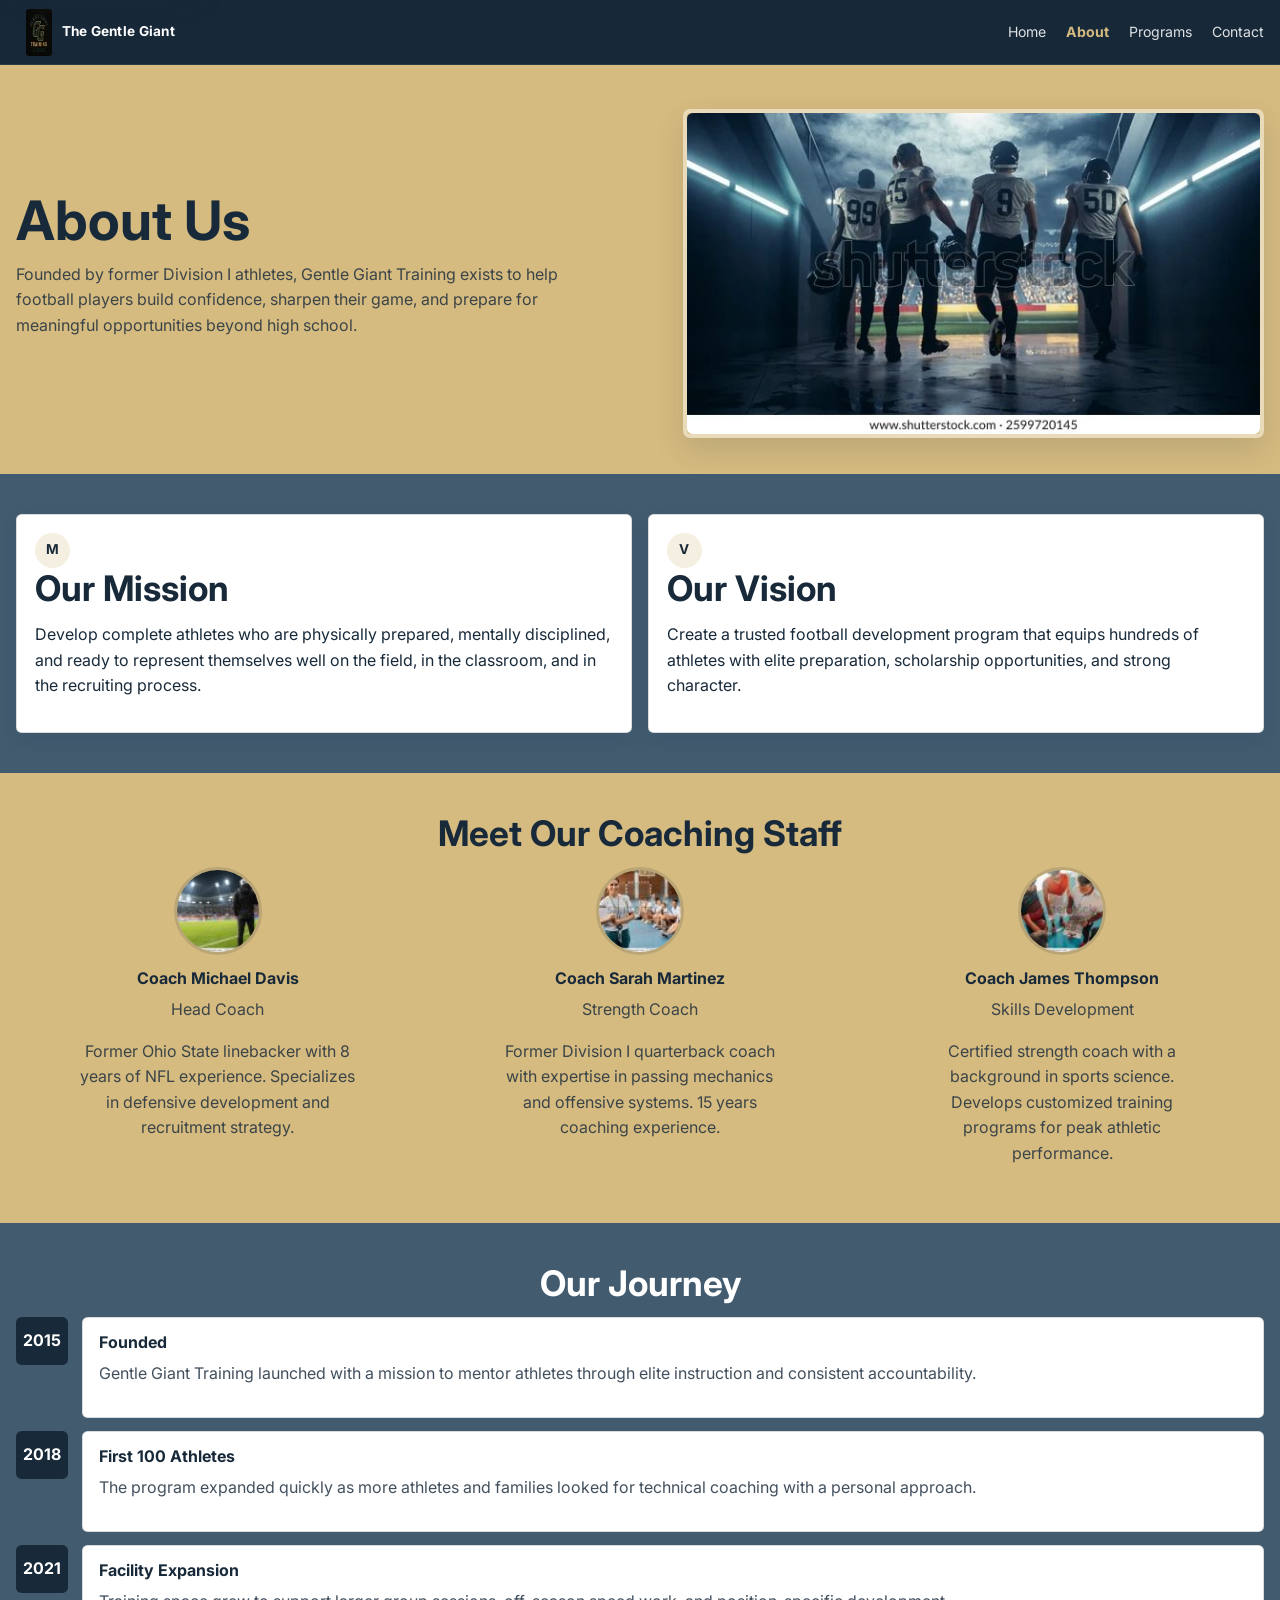
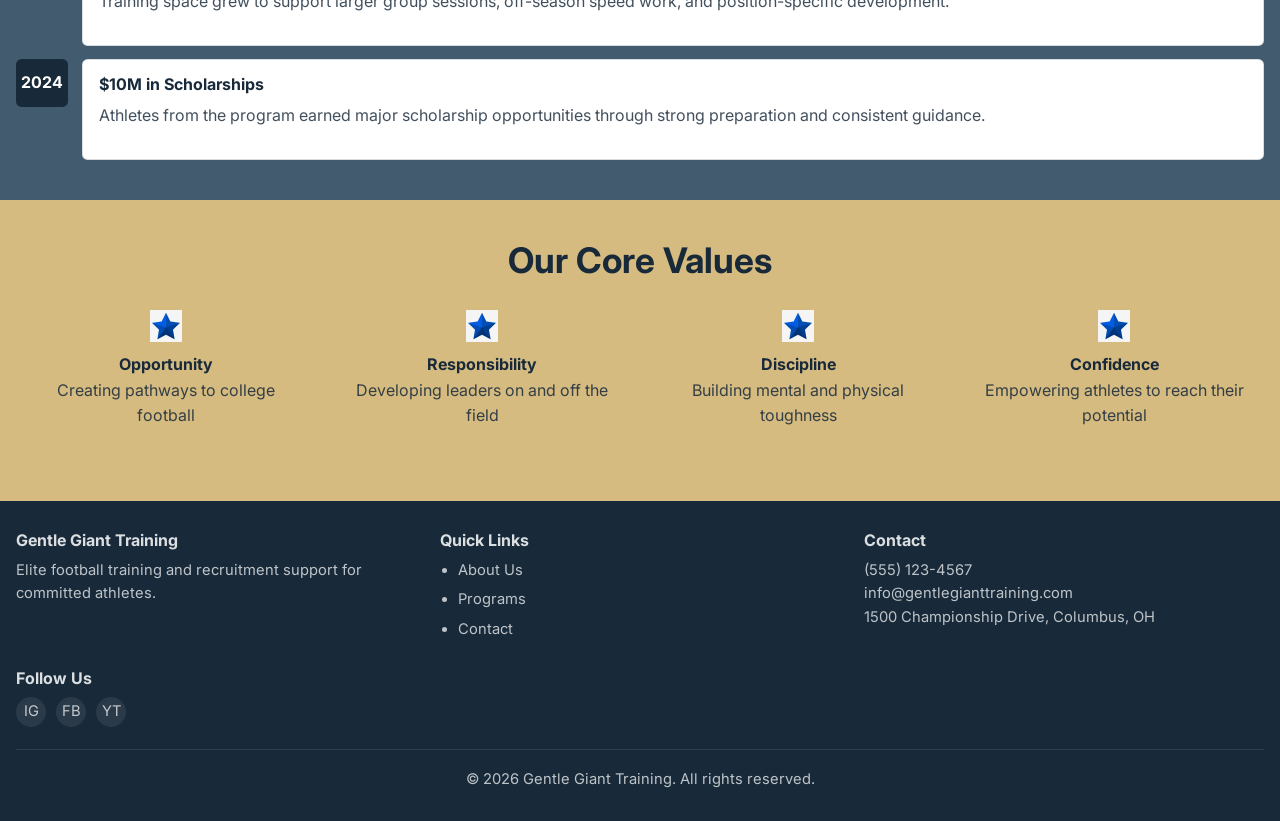
==== about.html @ bf09c84d "creates the draft base of the websites" ====
﻿<!DOCTYPE html>
<html lang="en">
<head>
  <meta charset="UTF-8">
  <meta name="viewport" content="width=device-width, initial-scale=1.0">
  <title>About Us | Gentle Giant Training</title>
  <meta name="description" content="Learn about Gentle Giant Training, our coaching mission, staff, athlete development philosophy, and core values.">
  <link rel="preconnect" href="https://fonts.googleapis.com">
  <link rel="preconnect" href="https://fonts.gstatic.com" crossorigin>
  <link href="https://fonts.googleapis.com/css2?family=Inter:wght@400;500;600;700;800&display=swap" rel="stylesheet">
  <link rel="stylesheet" href="css/main.css">
</head>
<body>
  <!-- This skip link is here so keyboard users do not have to tab through the whole menu. -->
  <a class="skip-link" href="#main-content">Skip to main content</a>

  <!-- This header is the same main navigation used across the website. -->
  <header class="site-header">
    <div class="header-inner">
      <a class="brand" href="index.html" aria-label="Gentle Giant Training home">
        <picture>
          <source srcset="images/gentlegiantlogo-48.jpg 48w, images/gentlegiantlogo-96.jpg 96w" sizes="32px">
          <img src="images/gentlegiantlogo-48.jpg" width="48" height="47" alt="Gentle Giant Training logo">
        </picture>
        <span>The Gentle Giant</span>
      </a>
      <button class="menu-toggle" type="button" aria-expanded="false" aria-controls="site-nav" aria-label="Open site navigation">
        <span class="menu-toggle-line" aria-hidden="true"></span>
      </button>
      <nav id="site-nav" class="site-nav" aria-label="Primary navigation" data-open="false">
        <ul>
          <li><a href="index.html">Home</a></li>
          <li><a aria-current="page" href="about.html">About</a></li>
          <li><a href="programs.html">Programs</a></li>
          <li><a href="contact.html">Contact</a></li>
        </ul>
      </nav>
    </div>
  </header>

  <main id="main-content">
    <!-- This hero uses the same text-and-image layout as the other main pages. -->
    <section class="hero">
      <div class="container hero-grid">
        <div class="reveal">
          <h1>About Us</h1>
          <p class="lead">Founded by former Division I athletes, Gentle Giant Training exists to help football players build confidence, sharpen their game, and prepare for meaningful opportunities beyond high school.</p>
        </div>
        <div class="hero-media reveal">
          <picture>
            <!-- These image sizes help the browser load a better file for the screen size. -->
            <source media="(max-width: 480px)" srcset="images/about-us-hero-360.jpg" sizes="calc(100vw - 2rem)">
            <source media="(min-width: 481px)" srcset="images/about-us-hero-360.jpg 360w, images/about-us-hero-600.jpg 600w" sizes="(max-width: 768px) calc(100vw - 2rem), 44vw">
            <img src="images/about-us-hero-600.jpg" width="600" height="336" alt="Football athletes walking toward the field from a tunnel before competition" fetchpriority="high">
          </picture>
        </div>
      </div>
    </section>

    <!-- These cards explain the purpose of the business. -->
    <section class="section band-dark">
      <div class="container card-grid two-up">
        <article class="card reveal">
          <span class="icon-badge" aria-hidden="true">M</span>
          <h2>Our Mission</h2>
          <p>Develop complete athletes who are physically prepared, mentally disciplined, and ready to represent themselves well on the field, in the classroom, and in the recruiting process.</p>
        </article>
        <article class="card reveal">
          <span class="icon-badge" aria-hidden="true">V</span>
          <h2>Our Vision</h2>
          <p>Create a trusted football development program that equips hundreds of athletes with elite preparation, scholarship opportunities, and strong character.</p>
        </article>
      </div>
    </section>

    <!-- This is the coach section with responsive images for each coach. -->
    <section class="section band-accent">
      <div class="container">
        <div class="section-centered reveal">
          <h2>Meet Our Coaching Staff</h2>
        </div>
        <div class="coach-grid">
          <article class="coach-card reveal">
            <picture>
              <source srcset="images/coach-1-96.jpg 96w, images/coach-1-160.jpg 160w" sizes="88px">
              <img src="images/coach-1-160.jpg" width="160" height="112" alt="Head coach Michael Davis smiling in team gear" loading="lazy">
            </picture>
            <h3>Coach Michael Davis</h3>
            <p>Head Coach</p>
            <p>Former Ohio State linebacker with 8 years of NFL experience. Specializes in defensive development and recruitment strategy.</p>
          </article>
          <article class="coach-card reveal">
            <picture>
              <source srcset="images/coach-2-96.jpg 96w, images/coach-2-160.jpg 160w" sizes="88px">
              <img src="images/coach-2-160.jpg" width="160" height="112" alt="Coach Sarah Martinez standing on the training field" loading="lazy">
            </picture>
            <h3>Coach Sarah Martinez</h3>
            <p>Strength Coach</p>
            <p>Former Division I quarterback coach with expertise in passing mechanics and offensive systems. 15 years coaching experience.</p>
          </article>
          <article class="coach-card reveal">
            <picture>
              <source srcset="images/coach-3-96.jpg 96w, images/coach-3-160.jpg 160w" sizes="88px">
              <img src="images/coach-3-160.jpg" width="160" height="112" alt="Coach James Thompson leading a football drill session" loading="lazy">
            </picture>
            <h3>Coach James Thompson</h3>
            <p>Skills Development</p>
            <p>Certified strength coach with a background in sports science. Develops customized training programs for peak athletic performance.</p>
          </article>
        </div>
      </div>
    </section>

    <!-- This timeline shows the history in order from oldest to newest. -->
    <section class="section band-dark">
      <div class="container">
        <div class="section-centered reveal">
          <h2 class="section-title">Our Journey</h2>
        </div>
        <div class="timeline">
          <article class="timeline-item reveal">
            <div class="timeline-year">2015</div>
            <div class="timeline-body">
              <h3>Founded</h3>
              <p>Gentle Giant Training launched with a mission to mentor athletes through elite instruction and consistent accountability.</p>
            </div>
          </article>
          <article class="timeline-item reveal">
            <div class="timeline-year">2018</div>
            <div class="timeline-body">
              <h3>First 100 Athletes</h3>
              <p>The program expanded quickly as more athletes and families looked for technical coaching with a personal approach.</p>
            </div>
          </article>
          <article class="timeline-item reveal">
            <div class="timeline-year">2021</div>
            <div class="timeline-body">
              <h3>Facility Expansion</h3>
              <p>Training space grew to support larger group sessions, off-season speed work, and position-specific development.</p>
            </div>
          </article>
          <article class="timeline-item reveal">
            <div class="timeline-year">2024</div>
            <div class="timeline-body">
              <h3>$10M in Scholarships</h3>
              <p>Athletes from the program earned major scholarship opportunities through strong preparation and consistent guidance.</p>
            </div>
          </article>
        </div>
      </div>
    </section>

    <!-- The blue stars are decorative icons for each core value. -->
    <section class="section band-accent">
      <div class="container">
        <div class="section-centered reveal">
          <h2>Our Core Values</h2>
        </div>
        <div class="values-grid">
          <div class="value-item reveal">
            <picture>
              <source srcset="images/blue-star-32.png 32w, images/blue-star-64.png 64w" sizes="32px">
              <img class="value-icon" src="images/blue-star-32.png" width="32" height="32" alt="" aria-hidden="true" loading="lazy">
            </picture>
            <strong>Opportunity</strong>
            <p>Creating pathways to college football</p>
          </div>
          <div class="value-item reveal">
            <picture>
              <source srcset="images/blue-star-32.png 32w, images/blue-star-64.png 64w" sizes="32px">
              <img class="value-icon" src="images/blue-star-32.png" width="32" height="32" alt="" aria-hidden="true" loading="lazy">
            </picture>
            <strong>Responsibility</strong>
            <p>Developing leaders on and off the field</p>
          </div>
          <div class="value-item reveal">
            <picture>
              <source srcset="images/blue-star-32.png 32w, images/blue-star-64.png 64w" sizes="32px">
              <img class="value-icon" src="images/blue-star-32.png" width="32" height="32" alt="" aria-hidden="true" loading="lazy">
            </picture>
            <strong>Discipline</strong>
            <p>Building mental and physical toughness</p>
          </div>
          <div class="value-item reveal">
            <picture>
              <source srcset="images/blue-star-32.png 32w, images/blue-star-64.png 64w" sizes="32px">
              <img class="value-icon" src="images/blue-star-32.png" width="32" height="32" alt="" aria-hidden="true" loading="lazy">
            </picture>
            <strong>Confidence</strong>
            <p>Empowering athletes to reach their potential</p>
          </div>
        </div>
      </div>
    </section>
  </main>

  <!-- This footer repeats useful links so visitors do not need to scroll back up. -->
  <footer class="footer section-tight">
    <div class="container footer-grid four-up">
      <section>
        <h2 class="visually-hidden">Company information</h2>
        <h3>Gentle Giant Training</h3>
        <p>Elite football training and recruitment support for committed athletes.</p>
      </section>
      <nav aria-label="Footer navigation">
        <h3>Quick Links</h3>
        <ul class="footer-links">
          <li><a href="about.html">About Us</a></li>
          <li><a href="programs.html">Programs</a></li>
          <li><a href="contact.html">Contact</a></li>
        </ul>
      </nav>
      <section>
        <h3>Contact</h3>
        <p><a href="tel:5551234567">(555) 123-4567</a><br><a href="mailto:info@gentlegianttraining.com">info@gentlegianttraining.com</a><br>1500 Championship Drive, Columbus, OH</p>
      </section>
      <section>
        <h3>Follow Us</h3>
        <ul class="social-list" aria-label="Social media links">
          <li><a href="#" aria-label="Instagram">IG</a></li>
          <li><a href="#" aria-label="Facebook">FB</a></li>
          <li><a href="#" aria-label="YouTube">YT</a></li>
        </ul>
      </section>
    </div>
    <div class="container copyright">
      <small>&copy; 2026 Gentle Giant Training. All rights reserved.</small>
    </div>
  </footer>

  <script src="javascript/main.js"></script>
</body>
</html>
---- css/main.css ----
:root {
  /* I put the main site colours here so they are easier to reuse. */
  --primary: #182A3A;
  --secondary: #425B6F;
  --accent: #D6BB80;
  --accent-dark: #A08348;
  --white: #FFFFFF;
  --muted: #7A7E74;
  --surface: #F8F8F6;
  --border: rgba(24, 42, 58, 0.16);
  --shadow: 0 12px 30px rgba(24, 42, 58, 0.14);
  --radius: 0.35rem;
  --container: min(92rem, calc(100% - 2rem));
}

*,
*::before,
*::after {
  /* This makes padding and borders easier to work with. */
  box-sizing: border-box;
}

html {
  scroll-behavior: smooth;
}

body {
  /* This sets up the main font and base page colours. */
  margin: 0;
  font-family: "Inter", sans-serif;
  background: var(--primary);
  color: var(--primary);
  line-height: 1.6;
}

img {
  /* This keeps images from overflowing their containers. */
  display: block;
  max-width: 100%;
}

picture {
  /* This lets picture tags act like the image inside them in most places. */
  display: contents;
}

.hero-media picture,
.image-panel picture {
  display: block;
  width: 100%;
  height: 100%;
}

a {
  color: inherit;
}

a:hover {
  color: var(--accent-dark);
}

:focus-visible {
  /* This makes keyboard focus easier to see. */
  outline: 3px solid var(--accent-dark);
  outline-offset: 3px;
}

.visually-hidden {
  /* This hides text visually but still lets screen readers read it. */
  position: absolute;
  width: 1px;
  height: 1px;
  padding: 0;
  margin: -1px;
  overflow: hidden;
  clip: rect(0, 0, 0, 0);
  white-space: nowrap;
  border: 0;
}

.skip-link {
  /* The skip link is hidden until it gets keyboard focus. */
  position: absolute;
  left: 1rem;
  top: -4rem;
  z-index: 1000;
  padding: 0.75rem 1rem;
  background: var(--white);
  color: var(--primary);
  border-radius: var(--radius);
  text-decoration: none;
  box-shadow: var(--shadow);
}

.skip-link:focus {
  top: 1rem;
}

.site-header {
  /* This keeps the menu at the top while scrolling. */
  position: sticky;
  top: 0;
  z-index: 20;
  background: rgba(24, 42, 58, 0.98);
  border-bottom: 1px solid rgba(255, 255, 255, 0.08);
}

.header-inner,
.container {
  /* This gives the content a max width and keeps it centered. */
  width: var(--container);
  margin: 0 auto;
}

.header-inner {
  display: flex;
  align-items: center;
  justify-content: space-between;
  gap: 1rem;
  min-height: 4rem;
}

.brand {
  display: inline-flex;
  align-items: center;
  gap: 0.6rem;
  text-decoration: none;
  font-size: 0.85rem;
  font-weight: 700;
  letter-spacing: 0.02em;
  color: var(--white);
}

.brand img {
  width: 1.65rem;
  border-radius: 0.2rem;
}

.menu-toggle {
  /* This is the mobile menu button. */
  display: inline-flex;
  align-items: center;
  justify-content: center;
  width: 2.75rem;
  height: 2.75rem;
  padding: 0;
  border: 1px solid rgba(255, 255, 255, 0.22);
  border-radius: var(--radius);
  background: transparent;
  color: var(--white);
}

.menu-toggle-line {
  display: block;
  width: 1.25rem;
  height: 2px;
  background: currentColor;
  position: relative;
}

.menu-toggle-line::before,
.menu-toggle-line::after {
  content: "";
  position: absolute;
  left: 0;
  width: 1.25rem;
  height: 2px;
  background: currentColor;
}

.menu-toggle-line::before {
  top: -0.35rem;
}

.menu-toggle-line::after {
  top: 0.35rem;
}

.site-nav {
  /* On small screens the menu starts hidden and opens with JavaScript. */
  position: absolute;
  top: calc(100% + 1px);
  left: 0;
  right: 0;
  background: var(--primary);
  border-bottom: 1px solid rgba(255, 255, 255, 0.08);
  display: none;
}

.site-nav[data-open="true"] {
  display: block;
}

.site-nav ul {
  list-style: none;
  margin: 0;
  padding: 0.5rem 1rem 1rem;
}

.site-nav a {
  display: block;
  padding: 0.75rem 0;
  font-size: 0.92rem;
  text-decoration: none;
  color: rgba(255, 255, 255, 0.86);
}

.site-nav a[aria-current="page"] {
  font-weight: 700;
  color: var(--accent);
}

.hero,
.hero-banner,
.band-accent {
  /* Gold sections use the accent colour from the palette. */
  background: var(--accent);
}

.band-dark {
  /* Dark sections use the blue-gray colour. */
  background: var(--secondary);
  color: var(--white);
}

.band-dark h1,
.band-dark h2,
.band-dark h3,
.band-dark h4,
.band-dark p,
.band-dark li,
.band-dark summary,
.band-dark label,
.band-dark strong,
.band-dark span {
  color: inherit;
}

.footer {
  background: var(--primary);
  color: rgba(255, 255, 255, 0.85);
}

.hero {
  /* This is the main top section spacing. */
  padding: 2.75rem 0 2.25rem;
}

.hero-grid {
  /* This stacks on mobile and becomes two columns on desktop. */
  display: grid;
  gap: 1.5rem;
  align-items: center;
}

.eyebrow {
  display: inline-block;
  margin-bottom: 0.6rem;
  font-size: 0.78rem;
  font-weight: 700;
  text-transform: uppercase;
  letter-spacing: 0.12em;
  color: var(--accent-dark);
}

h1,
h2,
h3,
h4,
p {
  margin-top: 0;
}

h1 {
  margin-bottom: 0.85rem;
  font-size: clamp(2rem, 5vw, 3.4rem);
  line-height: 1.02;
}

h2 {
  margin-bottom: 0.85rem;
  font-size: clamp(1.45rem, 3vw, 2.2rem);
  line-height: 1.15;
}

h3 {
  margin-bottom: 0.55rem;
  font-size: 1rem;
  line-height: 1.25;
}

.lead {
  max-width: 36rem;
  color: rgba(24, 42, 58, 0.82);
}

.band-dark .lead {
  color: rgba(255, 255, 255, 0.86);
}

.section {
  padding: 2.5rem 0;
}

.section-tight {
  padding: 1.8rem 0;
}

.section-title,
.section-intro,
.section-centered {
  text-align: center;
}

.section-intro {
  max-width: 44rem;
  margin: 0 auto 1.4rem;
  color: rgba(255, 255, 255, 0.82);
}

.band-accent .section-intro,
.band-accent .section-title {
  color: var(--primary);
}

.band-accent p,
.band-accent li,
.band-accent label,
.band-accent summary {
  color: rgba(24, 42, 58, 0.86);
}

.button,
button,
input,
textarea,
summary {
  font: inherit;
}

.button {
  /* This is the main button style used across the site. */
  display: inline-flex;
  align-items: center;
  justify-content: center;
  min-width: 8rem;
  padding: 0.8rem 1.25rem;
  border: 1px solid transparent;
  border-radius: 0.3rem;
  background: var(--secondary);
  color: var(--white);
  text-decoration: none;
  font-weight: 600;
  transition: transform 180ms ease, background-color 180ms ease, border-color 180ms ease;
}

.button:hover,
.button:focus-visible {
  background: var(--primary);
  color: var(--white);
  transform: translateY(-1px);
}

.button-secondary {
  background: var(--accent);
  color: var(--primary);
  border-color: rgba(24, 42, 58, 0.18);
}

.button-secondary:hover,
.button-secondary:focus-visible {
  background: var(--accent-dark);
  color: var(--white);
}

.card-grid {
  /* This grid is reused for card layouts. */
  display: grid;
  gap: 1rem;
}

.card {
  /* Cards stay white so they stand out on both gold and dark sections. */
  background: var(--white);
  border: 1px solid var(--border);
  border-radius: var(--radius);
  padding: 1.1rem;
  box-shadow: 0 6px 16px rgba(24, 42, 58, 0.08);
  color: var(--primary);
}

.band-dark .card,
.band-dark .card h1,
.band-dark .card h2,
.band-dark .card h3,
.band-dark .card h4,
.band-dark .card p,
.band-dark .card li,
.band-dark .card summary,
.band-dark .card label,
.band-dark .card strong,
.band-dark .card span {
  color: var(--primary);
}

.feature-card,
.program-card,
.testimonial-card,
.schedule-card,
.pricing-card,
.contact-card {
  height: 100%;
}

.icon-badge {
  width: 2.2rem;
  height: 2.2rem;
  display: inline-grid;
  place-items: center;
  border-radius: 50%;
  background: rgba(214, 187, 128, 0.24);
  color: var(--accent-dark);
  font-size: 0.85rem;
  font-weight: 700;
}

.stats {
  display: grid;
  gap: 1rem;
  text-align: center;
}

.stat strong {
  display: block;
  font-size: clamp(1.5rem, 3vw, 2rem);
}

.stat span {
  color: rgba(24, 42, 58, 0.72);
  font-size: 0.92rem;
}

.band-dark .stat span {
  color: rgba(255, 255, 255, 0.78);
}

.hero-media img,
.image-panel img {
  /* This makes the images crop nicely inside their boxes. */
  width: 100%;
  height: 100%;
  object-fit: cover;
  border-radius: var(--radius);
}

.hero-media {
  min-height: 16rem;
  border: 4px solid rgba(255, 255, 255, 0.45);
  border-radius: calc(var(--radius) + 0.1rem);
  overflow: hidden;
  box-shadow: var(--shadow);
}

.program-visual {
  /* This controls the wide field image on the Programs page. */
  max-width: 70rem;
  min-height: clamp(13rem, 32vw, 25rem);
  margin: 0 auto 2rem;
  box-shadow: var(--shadow);
}

.programs-grid {
  max-width: 70rem;
  margin: 0 auto;
}

.schedule-grid {
  max-width: 70rem;
  margin: 0 auto;
}

.schedule-card {
  min-height: 100%;
}

.coach-grid {
  /* This grid holds the coach cards. */
  display: grid;
  gap: 1.2rem;
  text-align: center;
}

.coach-card {
  background: transparent;
  border: 0;
  box-shadow: none;
  color: inherit;
  padding: 0;
}

.coach-card img {
  width: 5.5rem;
  height: 5.5rem;
  margin: 0 auto 0.8rem;
  border-radius: 50%;
  object-fit: cover;
  border: 3px solid rgba(24, 42, 58, 0.15);
}

.coach-card p {
  max-width: 18rem;
  margin-left: auto;
  margin-right: auto;
  color: rgba(24, 42, 58, 0.82);
}

.timeline {
  /* This is the stacked timeline on the About page. */
  display: grid;
  gap: 0.8rem;
}

.timeline-item {
  display: grid;
  grid-template-columns: 3.25rem 1fr;
  gap: 0.85rem;
  align-items: start;
}

.timeline-year {
  display: inline-flex;
  align-items: center;
  justify-content: center;
  min-height: 3rem;
  background: var(--primary);
  color: var(--white);
  border-radius: var(--radius);
  font-weight: 700;
}

.timeline-body {
  background: var(--white);
  color: var(--primary);
  border: 1px solid var(--border);
  border-radius: var(--radius);
  padding: 0.9rem 1rem;
}

.values-grid {
  /* This grid holds the values and the blue star icons. */
  display: grid;
  gap: 1rem;
  text-align: center;
}

.value-item {
  position: relative;
  padding: 1rem;
}

.value-icon {
  display: block;
  width: 2rem;
  height: 2rem;
  margin: 0 auto 0.65rem;
  object-fit: contain;
}

.image-panel {
  min-height: 13rem;
  overflow: hidden;
  border-radius: var(--radius);
  border: 1px solid rgba(255, 255, 255, 0.24);
}

.checklist,
.footer-links {
  margin: 0;
  padding-left: 1.1rem;
}

.checklist li + li,
.footer-links li + li {
  margin-top: 0.4rem;
}

.pricing-grid {
  /* This grid holds the pricing cards. */
  display: grid;
  gap: 1rem;
}

.pricing-card {
  display: flex;
  flex-direction: column;
  justify-content: space-between;
}

.pricing-card.featured {
  border-color: rgba(160, 131, 72, 0.6);
  box-shadow: 0 10px 22px rgba(160, 131, 72, 0.18);
}

.price {
  display: flex;
  align-items: baseline;
  gap: 0.3rem;
  margin-bottom: 1rem;
}

.price strong {
  font-size: 2rem;
}

.price span {
  color: rgba(24, 42, 58, 0.64);
}

.form-grid {
  /* This keeps the form fields spaced out evenly. */
  display: grid;
  gap: 0.9rem;
}

.field-row {
  display: grid;
  gap: 0.9rem;
}

label {
  display: block;
  margin-bottom: 0.35rem;
  font-size: 0.92rem;
  font-weight: 600;
}

input,
textarea {
  width: 100%;
  padding: 0.8rem 0.9rem;
  border: 1px solid rgba(24, 42, 58, 0.24);
  border-radius: 0.3rem;
  background: var(--white);
  color: var(--primary);
}

textarea {
  min-height: 8rem;
  resize: vertical;
}

.checkbox-row {
  display: flex;
  align-items: flex-start;
  gap: 0.65rem;
}

.checkbox-row input {
  width: auto;
  margin-top: 0.2rem;
}

.checkbox-row label,
.contact-card p,
.program-card p,
.program-card li,
.schedule-card p,
.pricing-card li,
.testimonial-card span,
.timeline-body p {
  color: rgba(24, 42, 58, 0.82);
}

.map-frame {
  width: 100%;
  min-height: 14rem;
  border: 0;
  border-radius: var(--radius);
  background: var(--surface);
}

.faq-list {
  /* The FAQ items stack with a small gap. */
  display: grid;
  gap: 0.6rem;
}

.faq-item {
  background: var(--white);
  border: 1px solid rgba(24, 42, 58, 0.14);
  border-radius: var(--radius);
  overflow: hidden;
}

.faq-item summary {
  list-style: none;
  cursor: pointer;
  padding: 0.9rem 1rem;
  font-weight: 600;
  background: var(--white);
  color: var(--primary);
}

.faq-item summary::-webkit-details-marker {
  display: none;
}

.faq-item p {
  padding: 0 1rem 1rem;
  margin-bottom: 0;
  color: rgba(24, 42, 58, 0.82);
}

.testimonial-card {
  display: grid;
  gap: 0.9rem;
}

.testimonial-meta {
  display: flex;
  align-items: center;
  gap: 0.8rem;
}

.testimonial-meta img {
  width: 3rem;
  height: 3rem;
  border-radius: 50%;
  object-fit: cover;
}

.hours-list {
  display: grid;
  gap: 0.45rem;
}

.hours-item {
  display: flex;
  justify-content: space-between;
  gap: 1rem;
  border-bottom: 1px solid rgba(24, 42, 58, 0.08);
  padding-bottom: 0.45rem;
}

.hours-item:last-child {
  border-bottom: 0;
  padding-bottom: 0;
}

.footer-grid {
  /* This lays out the footer columns. */
  display: grid;
  gap: 1.5rem;
}

.footer small,
.footer p,
.footer li {
  color: rgba(255, 255, 255, 0.72);
  font-size: 0.92rem;
}

.footer a {
  text-decoration: none;
}

.social-list {
  display: flex;
  gap: 0.6rem;
  padding: 0;
  margin: 0;
  list-style: none;
}

.social-list a {
  width: 1.9rem;
  height: 1.9rem;
  display: inline-grid;
  place-items: center;
  border-radius: 50%;
  background: rgba(255, 255, 255, 0.08);
}

.copyright {
  margin-top: 1.4rem;
  padding-top: 1rem;
  border-top: 1px solid rgba(255, 255, 255, 0.1);
  text-align: center;
}

.reveal {
  /* This is the starting state before the scroll animation shows the item. */
  opacity: 0;
  transform: translateY(20px);
  transition: opacity 400ms ease, transform 400ms ease;
}

.reveal.is-visible {
  opacity: 1;
  transform: translateY(0);
}

@media (prefers-reduced-motion: reduce) {
  /* This turns off animations for people who prefer less motion. */
  html {
    scroll-behavior: auto;
  }

  *,
  *::before,
  *::after {
    animation: none !important;
    transition: none !important;
  }

  .reveal {
    opacity: 1;
    transform: none;
  }
}

@media (min-width: 480px) {
  /* Tablet-sized screens start getting two-column sections. */
  .card-grid.two-up,
  .stats,
  .values-grid,
  .pricing-grid,
  .field-row,
  .footer-grid {
    grid-template-columns: repeat(2, minmax(0, 1fr));
  }

  .coach-grid {
    grid-template-columns: repeat(2, minmax(0, 1fr));
  }
}

@media (min-width: 769px) {
  /* Desktop screens get the full navigation and wider grids. */
  .menu-toggle {
    display: none;
  }

  .site-nav {
    position: static;
    display: block;
    background: transparent;
    border-bottom: 0;
  }

  .site-nav ul {
    display: flex;
    align-items: center;
    gap: 1.25rem;
    padding: 0;
  }

  .site-nav a {
    padding: 0;
    font-size: 0.88rem;
  }

  .hero-grid,
  .card-grid.three-up,
  .pricing-grid,
  .footer-grid.four-up {
    grid-template-columns: repeat(3, minmax(0, 1fr));
  }

  .hero-grid {
    grid-template-columns: minmax(0, 1.05fr) minmax(18rem, 0.95fr);
  }

  .card-grid.four-up,
  .stats,
  .values-grid {
    grid-template-columns: repeat(4, minmax(0, 1fr));
  }

  .coach-grid {
    grid-template-columns: repeat(3, minmax(0, 1fr));
  }

  .contact-layout {
    display: grid;
    grid-template-columns: minmax(0, 1.45fr) minmax(15rem, 0.72fr);
    gap: 1rem;
    align-items: start;
  }

  .schedule-grid {
    grid-template-columns: repeat(2, minmax(0, 1fr));
  }
}

@media (max-width: 479px) {
  /* These rules make tiny screens a bit more comfortable. */
  .header-inner,
  .container {
    width: min(100% - 1rem, 40rem);
  }

  .hero {
    padding-top: 2rem;
  }

  .timeline-item {
    grid-template-columns: 1fr;
  }

  .timeline-year {
    min-height: 2.5rem;
    justify-content: flex-start;
    padding: 0 1rem;
  }
}
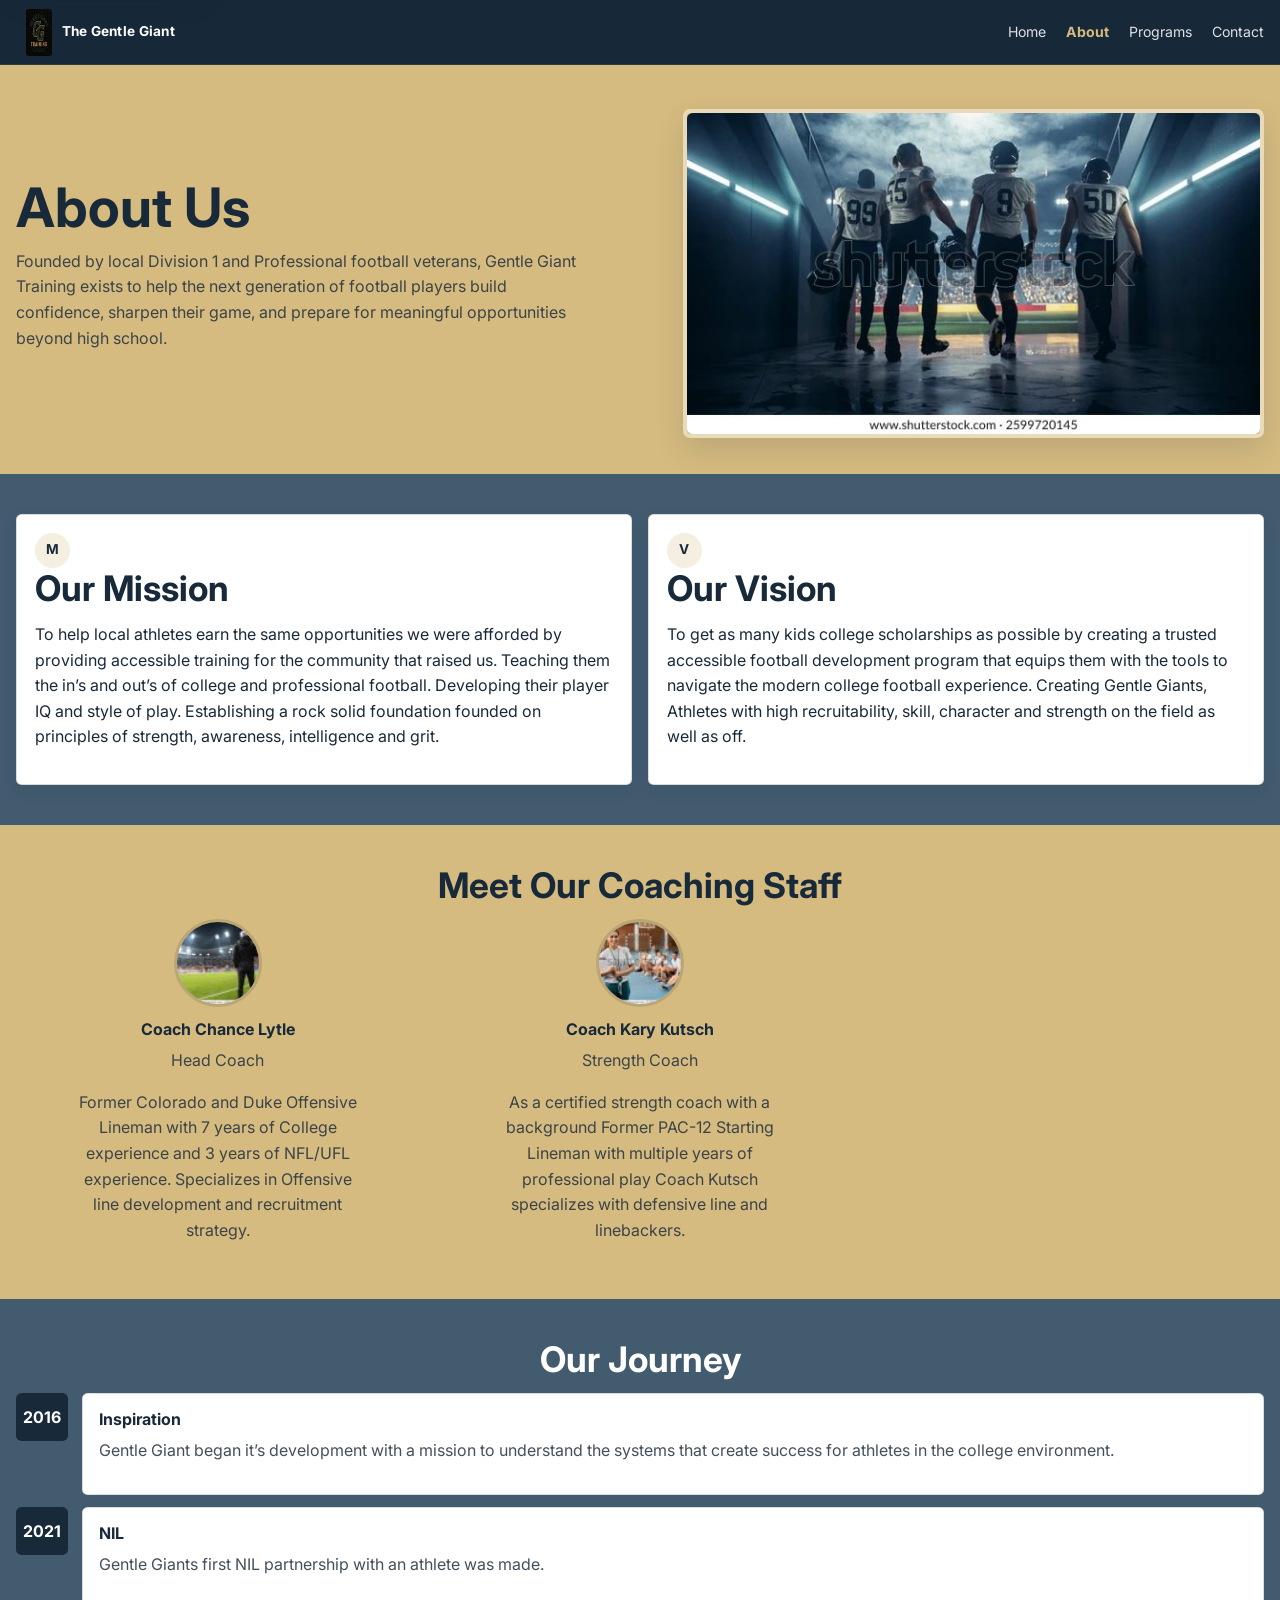
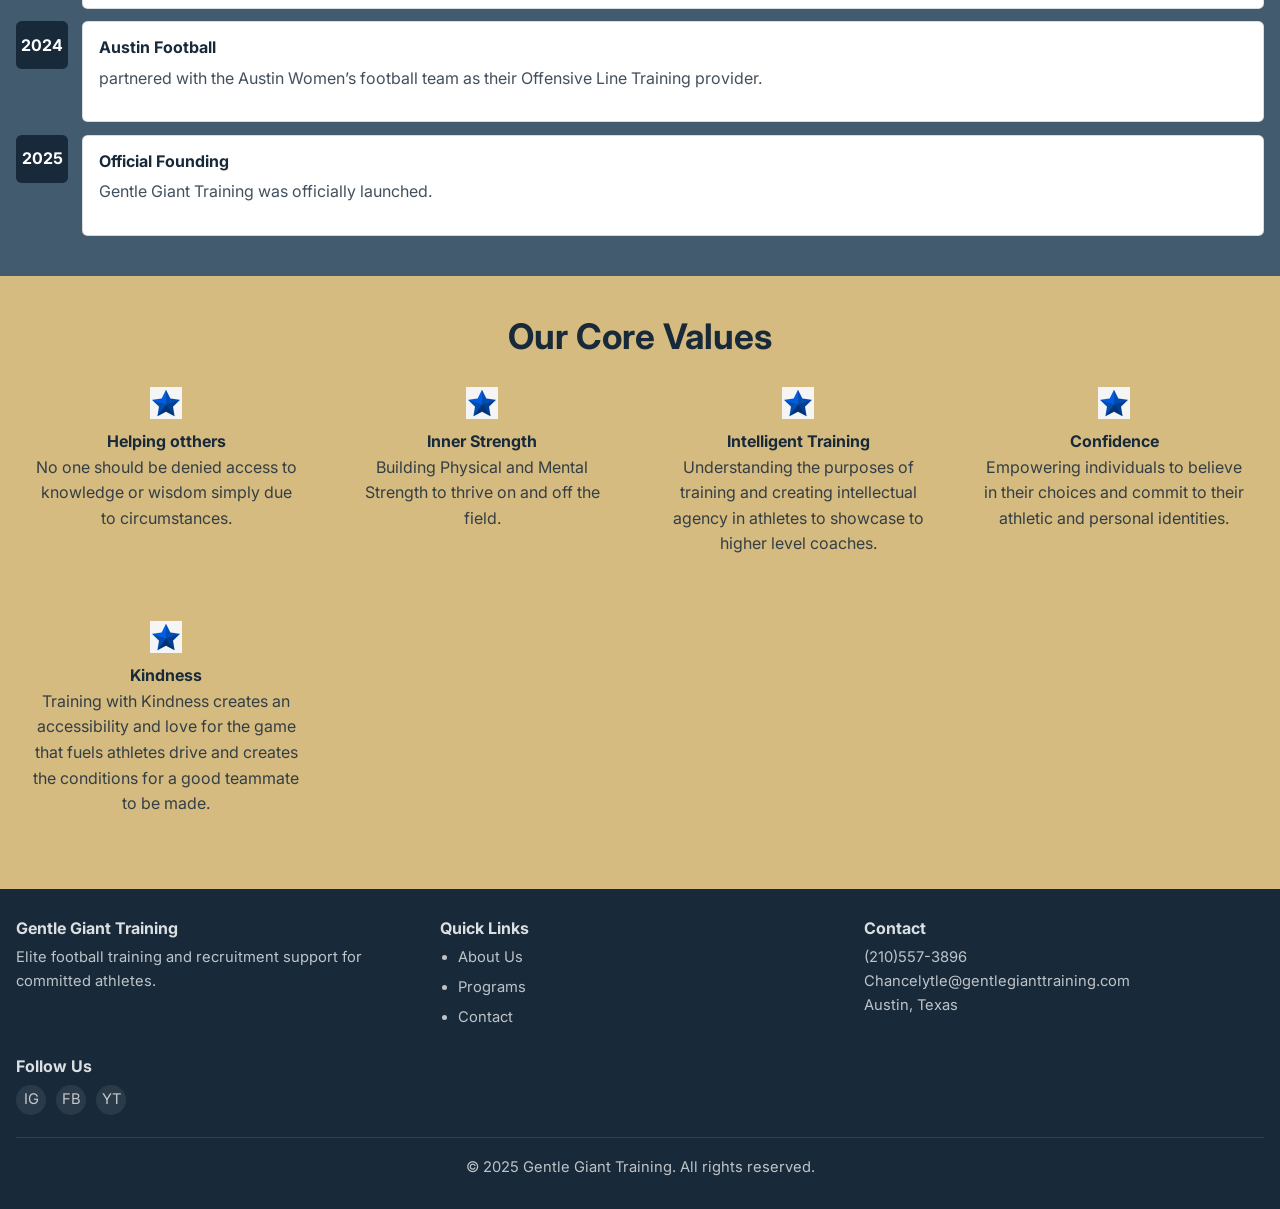
==== commit e3026ca2: "creates the changes the customer wants" ====
--- a/about.html
+++ b/about.html
@@ -44,7 +44,7 @@
       <div class="container hero-grid">
         <div class="reveal">
           <h1>About Us</h1>
-          <p class="lead">Founded by former Division I athletes, Gentle Giant Training exists to help football players build confidence, sharpen their game, and prepare for meaningful opportunities beyond high school.</p>
+          <p class="lead">Founded by local Division 1 and Professional football veterans, Gentle Giant Training exists to help the next generation of football players build confidence, sharpen their game, and prepare for meaningful opportunities beyond high school.</p>
         </div>
         <div class="hero-media reveal">
           <picture>
@@ -63,12 +63,12 @@
         <article class="card reveal">
           <span class="icon-badge" aria-hidden="true">M</span>
           <h2>Our Mission</h2>
-          <p>Develop complete athletes who are physically prepared, mentally disciplined, and ready to represent themselves well on the field, in the classroom, and in the recruiting process.</p>
+          <p>To help local athletes earn the same opportunities we were afforded by providing accessible training for the community that raised us. Teaching them the in’s and out’s of college and professional football. Developing their player IQ and style of play. Establishing a rock solid foundation founded on principles of strength, awareness, intelligence and grit.</p>
         </article>
         <article class="card reveal">
           <span class="icon-badge" aria-hidden="true">V</span>
           <h2>Our Vision</h2>
-          <p>Create a trusted football development program that equips hundreds of athletes with elite preparation, scholarship opportunities, and strong character.</p>
+          <p>To get as many kids college scholarships as possible by creating a trusted accessible football development program that equips them with the tools to navigate the modern college football experience. Creating Gentle Giants, Athletes with high recruitability, skill, character and strength on the field as well as off.</p>
         </article>
       </div>
     </section>
@@ -85,27 +85,18 @@
               <source srcset="images/coach-1-96.jpg 96w, images/coach-1-160.jpg 160w" sizes="88px">
               <img src="images/coach-1-160.jpg" width="160" height="112" alt="Head coach Michael Davis smiling in team gear" loading="lazy">
             </picture>
-            <h3>Coach Michael Davis</h3>
+            <h3>Coach Chance Lytle</h3>
             <p>Head Coach</p>
-            <p>Former Ohio State linebacker with 8 years of NFL experience. Specializes in defensive development and recruitment strategy.</p>
+            <p>Former Colorado and Duke Offensive Lineman with 7 years of College experience and 3 years of NFL/UFL experience. Specializes in Offensive line development and recruitment strategy.</p>
           </article>
           <article class="coach-card reveal">
             <picture>
               <source srcset="images/coach-2-96.jpg 96w, images/coach-2-160.jpg 160w" sizes="88px">
               <img src="images/coach-2-160.jpg" width="160" height="112" alt="Coach Sarah Martinez standing on the training field" loading="lazy">
             </picture>
-            <h3>Coach Sarah Martinez</h3>
+            <h3>Coach Kary Kutsch</h3>
             <p>Strength Coach</p>
-            <p>Former Division I quarterback coach with expertise in passing mechanics and offensive systems. 15 years coaching experience.</p>
-          </article>
-          <article class="coach-card reveal">
-            <picture>
-              <source srcset="images/coach-3-96.jpg 96w, images/coach-3-160.jpg 160w" sizes="88px">
-              <img src="images/coach-3-160.jpg" width="160" height="112" alt="Coach James Thompson leading a football drill session" loading="lazy">
-            </picture>
-            <h3>Coach James Thompson</h3>
-            <p>Skills Development</p>
-            <p>Certified strength coach with a background in sports science. Develops customized training programs for peak athletic performance.</p>
+            <p>As a certified strength coach with a background Former PAC-12 Starting Lineman with multiple years of professional play Coach Kutsch specializes with defensive line and linebackers.</p>
           </article>
         </div>
       </div>
@@ -119,31 +110,31 @@
         </div>
         <div class="timeline">
           <article class="timeline-item reveal">
-            <div class="timeline-year">2015</div>
-            <div class="timeline-body">
-              <h3>Founded</h3>
-              <p>Gentle Giant Training launched with a mission to mentor athletes through elite instruction and consistent accountability.</p>
-            </div>
-          </article>
-          <article class="timeline-item reveal">
-            <div class="timeline-year">2018</div>
-            <div class="timeline-body">
-              <h3>First 100 Athletes</h3>
-              <p>The program expanded quickly as more athletes and families looked for technical coaching with a personal approach.</p>
+            <div class="timeline-year">2016</div>
+            <div class="timeline-body">
+              <h3>Inspiration</h3>
+              <p>Gentle Giant began it’s development with a mission to understand the systems that create success for athletes in the college environment.</p>
             </div>
           </article>
           <article class="timeline-item reveal">
             <div class="timeline-year">2021</div>
             <div class="timeline-body">
-              <h3>Facility Expansion</h3>
-              <p>Training space grew to support larger group sessions, off-season speed work, and position-specific development.</p>
+              <h3>NIL</h3>
+              <p>Gentle Giants first NIL partnership with an athlete was made.</p>
             </div>
           </article>
           <article class="timeline-item reveal">
             <div class="timeline-year">2024</div>
             <div class="timeline-body">
-              <h3>$10M in Scholarships</h3>
-              <p>Athletes from the program earned major scholarship opportunities through strong preparation and consistent guidance.</p>
+              <h3>Austin Football</h3>
+              <p>partnered with the Austin Women’s football team as their Offensive Line Training provider.</p>
+            </div>
+          </article>
+          <article class="timeline-item reveal">
+            <div class="timeline-year">2025</div>
+            <div class="timeline-body">
+              <h3>Official Founding</h3>
+              <p>Gentle Giant Training was officially launched.</p>
             </div>
           </article>
         </div>
@@ -162,24 +153,24 @@
               <source srcset="images/blue-star-32.png 32w, images/blue-star-64.png 64w" sizes="32px">
               <img class="value-icon" src="images/blue-star-32.png" width="32" height="32" alt="" aria-hidden="true" loading="lazy">
             </picture>
-            <strong>Opportunity</strong>
-            <p>Creating pathways to college football</p>
-          </div>
-          <div class="value-item reveal">
-            <picture>
-              <source srcset="images/blue-star-32.png 32w, images/blue-star-64.png 64w" sizes="32px">
-              <img class="value-icon" src="images/blue-star-32.png" width="32" height="32" alt="" aria-hidden="true" loading="lazy">
-            </picture>
-            <strong>Responsibility</strong>
-            <p>Developing leaders on and off the field</p>
-          </div>
-          <div class="value-item reveal">
-            <picture>
-              <source srcset="images/blue-star-32.png 32w, images/blue-star-64.png 64w" sizes="32px">
-              <img class="value-icon" src="images/blue-star-32.png" width="32" height="32" alt="" aria-hidden="true" loading="lazy">
-            </picture>
-            <strong>Discipline</strong>
-            <p>Building mental and physical toughness</p>
+            <strong>Helping otthers</strong>
+            <p>No one should be denied access to knowledge or wisdom simply due to circumstances.</p>
+          </div>
+          <div class="value-item reveal">
+            <picture>
+              <source srcset="images/blue-star-32.png 32w, images/blue-star-64.png 64w" sizes="32px">
+              <img class="value-icon" src="images/blue-star-32.png" width="32" height="32" alt="" aria-hidden="true" loading="lazy">
+            </picture>
+            <strong>Inner Strength</strong>
+            <p>Building Physical and Mental Strength to thrive on and off the field.</p>
+          </div>
+          <div class="value-item reveal">
+            <picture>
+              <source srcset="images/blue-star-32.png 32w, images/blue-star-64.png 64w" sizes="32px">
+              <img class="value-icon" src="images/blue-star-32.png" width="32" height="32" alt="" aria-hidden="true" loading="lazy">
+            </picture>
+            <strong>Intelligent Training</strong>
+            <p>Understanding the purposes of training and creating intellectual agency in athletes to showcase to higher level coaches. </p>
           </div>
           <div class="value-item reveal">
             <picture>
@@ -187,7 +178,15 @@
               <img class="value-icon" src="images/blue-star-32.png" width="32" height="32" alt="" aria-hidden="true" loading="lazy">
             </picture>
             <strong>Confidence</strong>
-            <p>Empowering athletes to reach their potential</p>
+            <p>Empowering individuals to believe in their choices and commit to their athletic and personal identities.</p>
+          </div>
+          <div class="value-item reveal">
+            <picture>
+              <source srcset="images/blue-star-32.png 32w, images/blue-star-64.png 64w" sizes="32px">
+              <img class="value-icon" src="images/blue-star-32.png" width="32" height="32" alt="" aria-hidden="true" loading="lazy">
+            </picture>
+            <strong>Kindness</strong>
+            <p>Training with Kindness creates an accessibility and love for the game that fuels athletes drive and creates the conditions for a good teammate to be made.</p>
           </div>
         </div>
       </div>
@@ -212,7 +211,7 @@
       </nav>
       <section>
         <h3>Contact</h3>
-        <p><a href="tel:5551234567">(555) 123-4567</a><br><a href="mailto:info@gentlegianttraining.com">info@gentlegianttraining.com</a><br>1500 Championship Drive, Columbus, OH</p>
+        <p><a href="tel:5551234567">(210)557-3896</a><br><a href="mailto:Chancelytle@gentlegianttraining.com">Chancelytle@gentlegianttraining.com</a><br>Austin, Texas</p>
       </section>
       <section>
         <h3>Follow Us</h3>
@@ -224,7 +223,7 @@
       </section>
     </div>
     <div class="container copyright">
-      <small>&copy; 2026 Gentle Giant Training. All rights reserved.</small>
+      <small>&copy; 2025 Gentle Giant Training. All rights reserved.</small>
     </div>
   </footer>
 
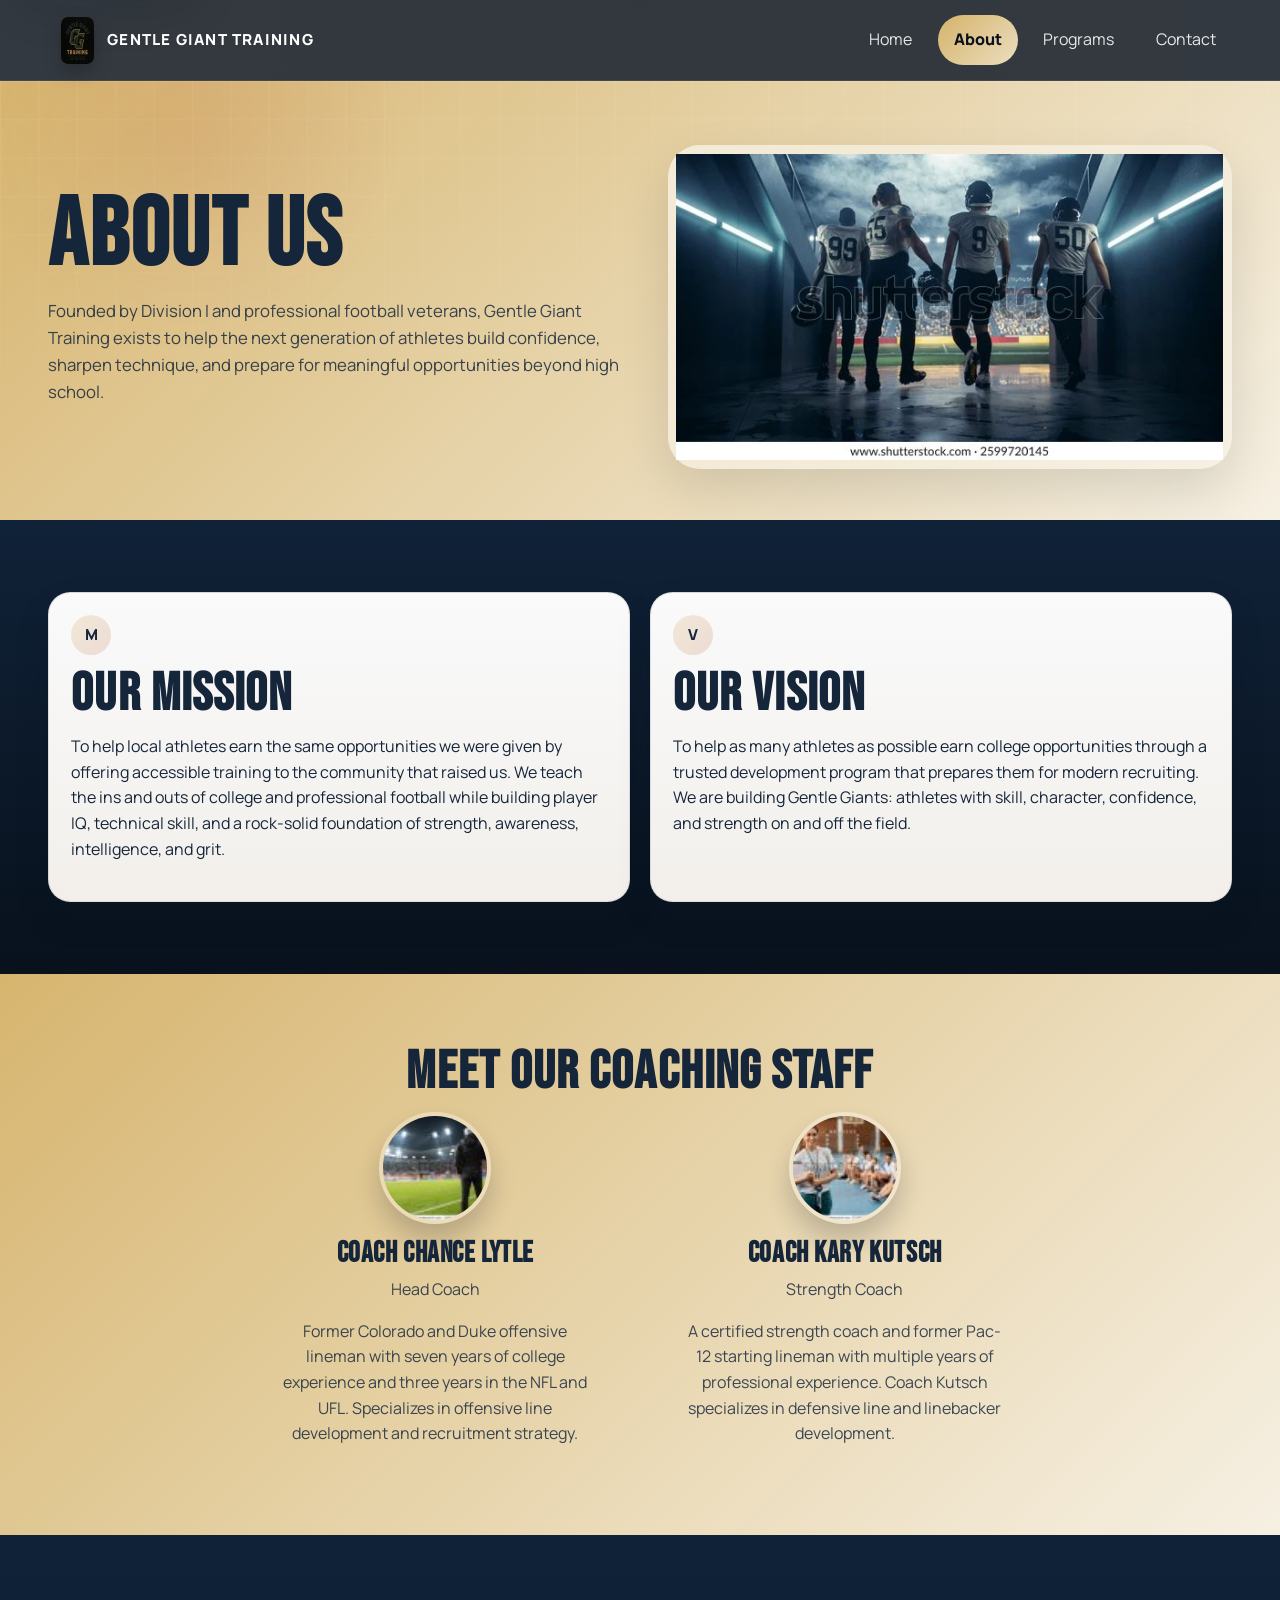
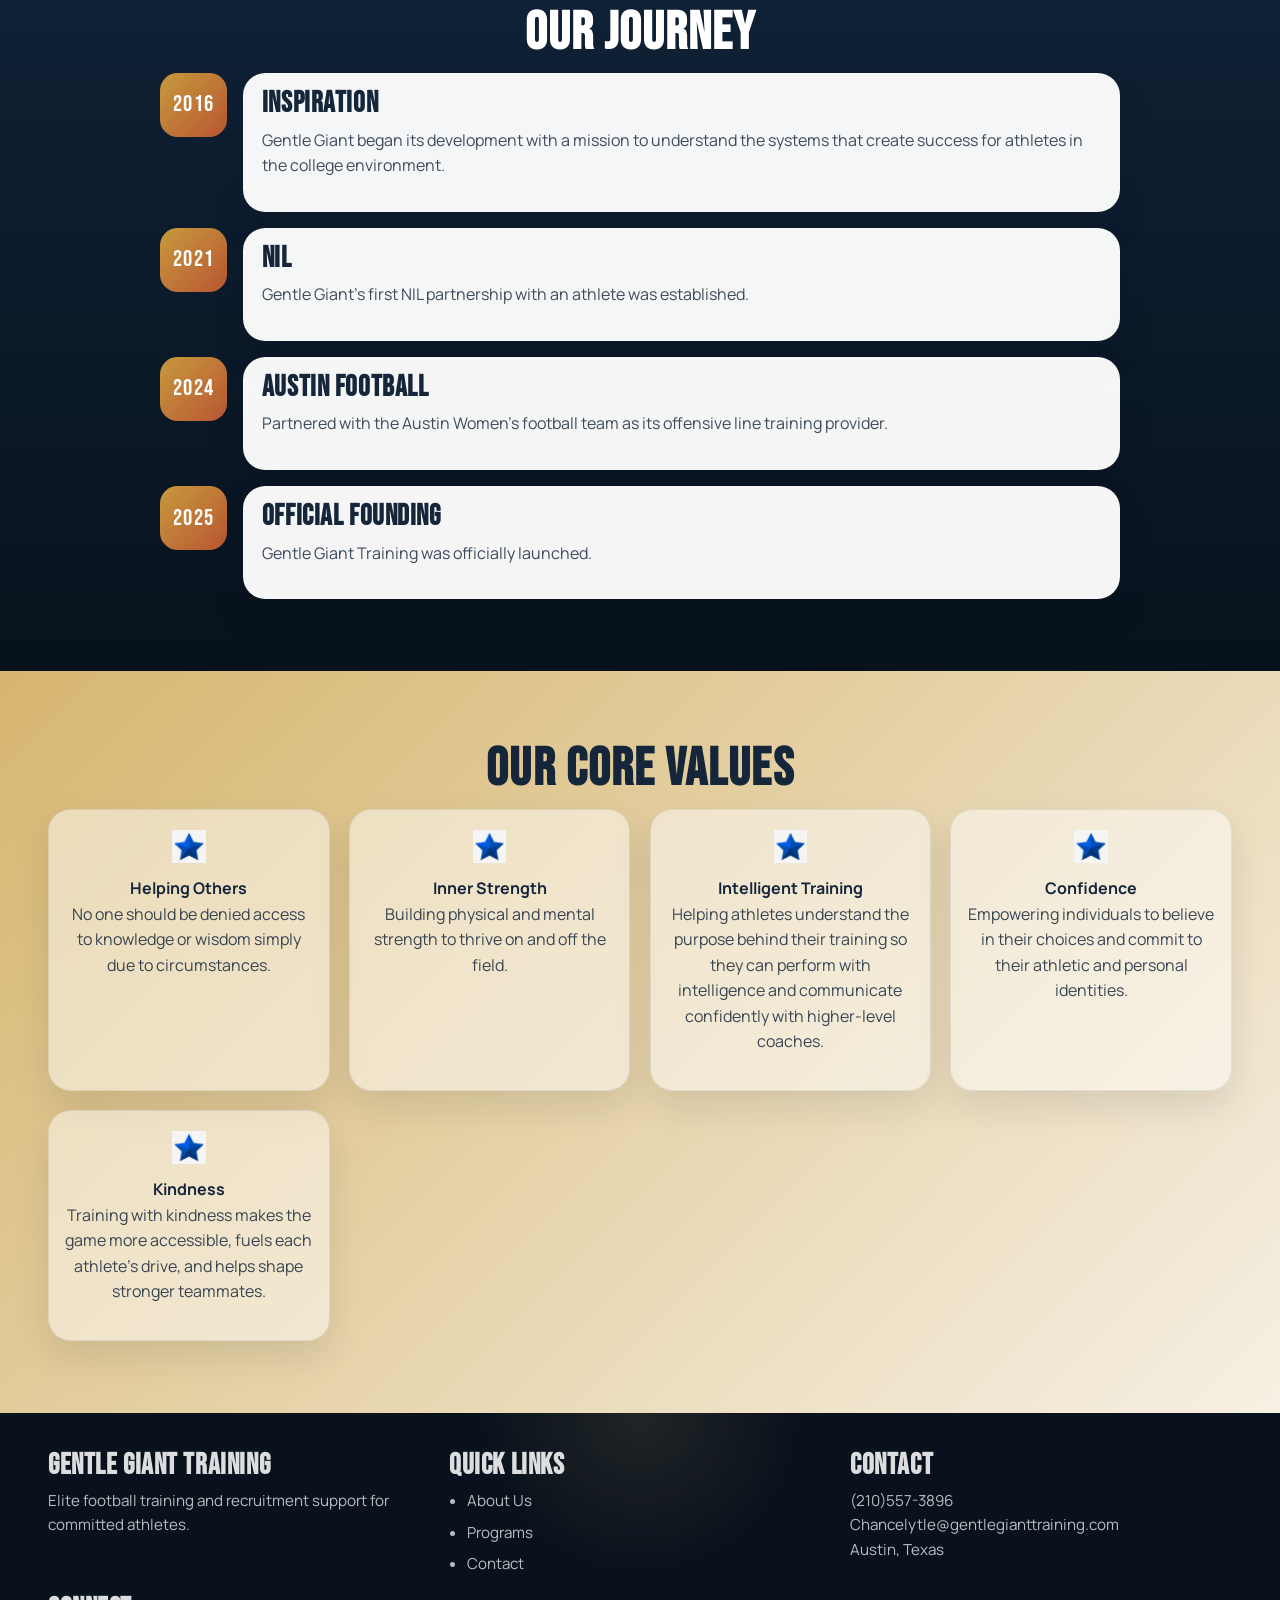
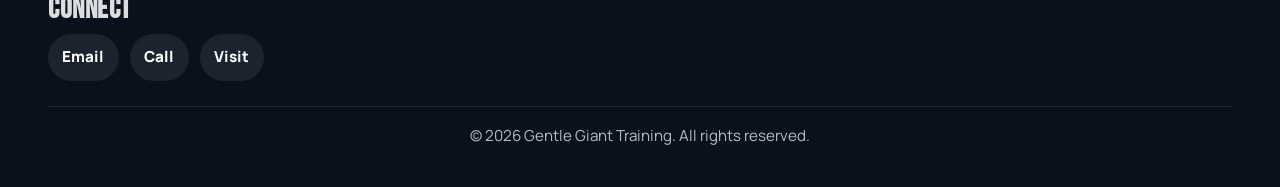
==== commit 02c06d48: "fixes visuals and errors" ====
--- a/about.html
+++ b/about.html
@@ -7,7 +7,8 @@
   <meta name="description" content="Learn about Gentle Giant Training, our coaching mission, staff, athlete development philosophy, and core values.">
   <link rel="preconnect" href="https://fonts.googleapis.com">
   <link rel="preconnect" href="https://fonts.gstatic.com" crossorigin>
-  <link href="https://fonts.googleapis.com/css2?family=Inter:wght@400;500;600;700;800&display=swap" rel="stylesheet">
+  <link href="https://fonts.googleapis.com/css2?family=Bebas+Neue&family=Manrope:wght@400;500;600;700;800&display=swap" rel="stylesheet">
+  <meta name="theme-color" content="#102238">
   <link rel="stylesheet" href="css/main.css">
 </head>
 <body>
@@ -22,7 +23,7 @@
           <source srcset="images/gentlegiantlogo-48.jpg 48w, images/gentlegiantlogo-96.jpg 96w" sizes="32px">
           <img src="images/gentlegiantlogo-48.jpg" width="48" height="47" alt="Gentle Giant Training logo">
         </picture>
-        <span>The Gentle Giant</span>
+        <span>Gentle Giant Training</span>
       </a>
       <button class="menu-toggle" type="button" aria-expanded="false" aria-controls="site-nav" aria-label="Open site navigation">
         <span class="menu-toggle-line" aria-hidden="true"></span>
@@ -44,7 +45,7 @@
       <div class="container hero-grid">
         <div class="reveal">
           <h1>About Us</h1>
-          <p class="lead">Founded by local Division 1 and Professional football veterans, Gentle Giant Training exists to help the next generation of football players build confidence, sharpen their game, and prepare for meaningful opportunities beyond high school.</p>
+          <p class="lead">Founded by Division I and professional football veterans, Gentle Giant Training exists to help the next generation of athletes build confidence, sharpen technique, and prepare for meaningful opportunities beyond high school.</p>
         </div>
         <div class="hero-media reveal">
           <picture>
@@ -63,12 +64,12 @@
         <article class="card reveal">
           <span class="icon-badge" aria-hidden="true">M</span>
           <h2>Our Mission</h2>
-          <p>To help local athletes earn the same opportunities we were afforded by providing accessible training for the community that raised us. Teaching them the in’s and out’s of college and professional football. Developing their player IQ and style of play. Establishing a rock solid foundation founded on principles of strength, awareness, intelligence and grit.</p>
+          <p>To help local athletes earn the same opportunities we were given by offering accessible training to the community that raised us. We teach the ins and outs of college and professional football while building player IQ, technical skill, and a rock-solid foundation of strength, awareness, intelligence, and grit.</p>
         </article>
         <article class="card reveal">
           <span class="icon-badge" aria-hidden="true">V</span>
           <h2>Our Vision</h2>
-          <p>To get as many kids college scholarships as possible by creating a trusted accessible football development program that equips them with the tools to navigate the modern college football experience. Creating Gentle Giants, Athletes with high recruitability, skill, character and strength on the field as well as off.</p>
+          <p>To help as many athletes as possible earn college opportunities through a trusted development program that prepares them for modern recruiting. We are building Gentle Giants: athletes with skill, character, confidence, and strength on and off the field.</p>
         </article>
       </div>
     </section>
@@ -83,20 +84,20 @@
           <article class="coach-card reveal">
             <picture>
               <source srcset="images/coach-1-96.jpg 96w, images/coach-1-160.jpg 160w" sizes="88px">
-              <img src="images/coach-1-160.jpg" width="160" height="112" alt="Head coach Michael Davis smiling in team gear" loading="lazy">
+              <img src="images/coach-1-160.jpg" width="160" height="112" alt="Coach Chance Lytle smiling in team gear" loading="lazy">
             </picture>
             <h3>Coach Chance Lytle</h3>
             <p>Head Coach</p>
-            <p>Former Colorado and Duke Offensive Lineman with 7 years of College experience and 3 years of NFL/UFL experience. Specializes in Offensive line development and recruitment strategy.</p>
+            <p>Former Colorado and Duke offensive lineman with seven years of college experience and three years in the NFL and UFL. Specializes in offensive line development and recruitment strategy.</p>
           </article>
           <article class="coach-card reveal">
             <picture>
               <source srcset="images/coach-2-96.jpg 96w, images/coach-2-160.jpg 160w" sizes="88px">
-              <img src="images/coach-2-160.jpg" width="160" height="112" alt="Coach Sarah Martinez standing on the training field" loading="lazy">
+              <img src="images/coach-2-160.jpg" width="160" height="112" alt="Coach Kary Kutsch standing on the training field" loading="lazy">
             </picture>
             <h3>Coach Kary Kutsch</h3>
             <p>Strength Coach</p>
-            <p>As a certified strength coach with a background Former PAC-12 Starting Lineman with multiple years of professional play Coach Kutsch specializes with defensive line and linebackers.</p>
+            <p>A certified strength coach and former Pac-12 starting lineman with multiple years of professional experience. Coach Kutsch specializes in defensive line and linebacker development.</p>
           </article>
         </div>
       </div>
@@ -113,21 +114,21 @@
             <div class="timeline-year">2016</div>
             <div class="timeline-body">
               <h3>Inspiration</h3>
-              <p>Gentle Giant began it’s development with a mission to understand the systems that create success for athletes in the college environment.</p>
+              <p>Gentle Giant began its development with a mission to understand the systems that create success for athletes in the college environment.</p>
             </div>
           </article>
           <article class="timeline-item reveal">
             <div class="timeline-year">2021</div>
             <div class="timeline-body">
               <h3>NIL</h3>
-              <p>Gentle Giants first NIL partnership with an athlete was made.</p>
+              <p>Gentle Giant's first NIL partnership with an athlete was established.</p>
             </div>
           </article>
           <article class="timeline-item reveal">
             <div class="timeline-year">2024</div>
             <div class="timeline-body">
               <h3>Austin Football</h3>
-              <p>partnered with the Austin Women’s football team as their Offensive Line Training provider.</p>
+              <p>Partnered with the Austin Women's football team as its offensive line training provider.</p>
             </div>
           </article>
           <article class="timeline-item reveal">
@@ -153,7 +154,7 @@
               <source srcset="images/blue-star-32.png 32w, images/blue-star-64.png 64w" sizes="32px">
               <img class="value-icon" src="images/blue-star-32.png" width="32" height="32" alt="" aria-hidden="true" loading="lazy">
             </picture>
-            <strong>Helping otthers</strong>
+            <strong>Helping Others</strong>
             <p>No one should be denied access to knowledge or wisdom simply due to circumstances.</p>
           </div>
           <div class="value-item reveal">
@@ -162,7 +163,7 @@
               <img class="value-icon" src="images/blue-star-32.png" width="32" height="32" alt="" aria-hidden="true" loading="lazy">
             </picture>
             <strong>Inner Strength</strong>
-            <p>Building Physical and Mental Strength to thrive on and off the field.</p>
+            <p>Building physical and mental strength to thrive on and off the field.</p>
           </div>
           <div class="value-item reveal">
             <picture>
@@ -170,7 +171,7 @@
               <img class="value-icon" src="images/blue-star-32.png" width="32" height="32" alt="" aria-hidden="true" loading="lazy">
             </picture>
             <strong>Intelligent Training</strong>
-            <p>Understanding the purposes of training and creating intellectual agency in athletes to showcase to higher level coaches. </p>
+            <p>Helping athletes understand the purpose behind their training so they can perform with intelligence and communicate confidently with higher-level coaches.</p>
           </div>
           <div class="value-item reveal">
             <picture>
@@ -186,7 +187,7 @@
               <img class="value-icon" src="images/blue-star-32.png" width="32" height="32" alt="" aria-hidden="true" loading="lazy">
             </picture>
             <strong>Kindness</strong>
-            <p>Training with Kindness creates an accessibility and love for the game that fuels athletes drive and creates the conditions for a good teammate to be made.</p>
+            <p>Training with kindness makes the game more accessible, fuels each athlete's drive, and helps shape stronger teammates.</p>
           </div>
         </div>
       </div>
@@ -211,19 +212,19 @@
       </nav>
       <section>
         <h3>Contact</h3>
-        <p><a href="tel:5551234567">(210)557-3896</a><br><a href="mailto:Chancelytle@gentlegianttraining.com">Chancelytle@gentlegianttraining.com</a><br>Austin, Texas</p>
+        <p><a href="tel:2105573896">(210)557-3896</a><br><a href="mailto:Chancelytle@gentlegianttraining.com">Chancelytle@gentlegianttraining.com</a><br>Austin, Texas</p>
       </section>
       <section>
-        <h3>Follow Us</h3>
-        <ul class="social-list" aria-label="Social media links">
-          <li><a href="#" aria-label="Instagram">IG</a></li>
-          <li><a href="#" aria-label="Facebook">FB</a></li>
-          <li><a href="#" aria-label="YouTube">YT</a></li>
+        <h3>Connect</h3>
+        <ul class="social-list" aria-label="Contact actions">
+          <li><a href="mailto:Chancelytle@gentlegianttraining.com" aria-label="Email Gentle Giant Training">Email</a></li>
+          <li><a href="tel:2105573896" aria-label="Call Gentle Giant Training">Call</a></li>
+          <li><a href="contact.html" aria-label="Open the contact page">Visit</a></li>
         </ul>
       </section>
     </div>
     <div class="container copyright">
-      <small>&copy; 2025 Gentle Giant Training. All rights reserved.</small>
+      <small>&copy; 2026 Gentle Giant Training. All rights reserved.</small>
     </div>
   </footer>
 
--- a/css/main.css
+++ b/css/main.css
@@ -1,22 +1,31 @@
 :root {
-  /* I put the main site colours here so they are easier to reuse. */
-  --primary: #182A3A;
-  --secondary: #425B6F;
-  --accent: #D6BB80;
-  --accent-dark: #A08348;
-  --white: #FFFFFF;
-  --muted: #7A7E74;
-  --surface: #F8F8F6;
-  --border: rgba(24, 42, 58, 0.16);
-  --shadow: 0 12px 30px rgba(24, 42, 58, 0.14);
-  --radius: 0.35rem;
-  --container: min(92rem, calc(100% - 2rem));
+  --navy-950: #08111c;
+  --navy-900: #102238;
+  --navy-800: #183552;
+  --navy-700: #23486e;
+  --sand-100: #f6f0e4;
+  --sand-200: #ebdec0;
+  --gold-400: #d5b36a;
+  --gold-500: #c79a3d;
+  --gold-600: #a97c28;
+  --rust-500: #b95632;
+  --white: #ffffff;
+  --ink: #15263a;
+  --muted: #5b6878;
+  --surface: #fffdfa;
+  --surface-strong: #f4efe4;
+  --border: rgba(16, 34, 56, 0.12);
+  --shadow-soft: 0 20px 50px rgba(8, 17, 28, 0.12);
+  --shadow-card: 0 16px 36px rgba(8, 17, 28, 0.1);
+  --radius-sm: 0.85rem;
+  --radius-md: 1.4rem;
+  --radius-lg: 2rem;
+  --container: min(74rem, calc(100% - 2rem));
 }
 
 *,
 *::before,
 *::after {
-  /* This makes padding and borders easier to work with. */
   box-sizing: border-box;
 }
 
@@ -25,22 +34,21 @@
 }
 
 body {
-  /* This sets up the main font and base page colours. */
   margin: 0;
-  font-family: "Inter", sans-serif;
-  background: var(--primary);
-  color: var(--primary);
+  font-family: "Manrope", sans-serif;
+  background:
+    radial-gradient(circle at top, rgba(213, 179, 106, 0.22), transparent 32%),
+    linear-gradient(180deg, #fcfaf4 0%, #f3ede2 100%);
+  color: var(--ink);
   line-height: 1.6;
 }
 
 img {
-  /* This keeps images from overflowing their containers. */
   display: block;
   max-width: 100%;
 }
 
 picture {
-  /* This lets picture tags act like the image inside them in most places. */
   display: contents;
 }
 
@@ -56,17 +64,15 @@
 }
 
 a:hover {
-  color: var(--accent-dark);
+  color: var(--gold-600);
 }
 
 :focus-visible {
-  /* This makes keyboard focus easier to see. */
-  outline: 3px solid var(--accent-dark);
+  outline: 3px solid var(--rust-500);
   outline-offset: 3px;
 }
 
 .visually-hidden {
-  /* This hides text visually but still lets screen readers read it. */
   position: absolute;
   width: 1px;
   height: 1px;
@@ -79,17 +85,16 @@
 }
 
 .skip-link {
-  /* The skip link is hidden until it gets keyboard focus. */
   position: absolute;
   left: 1rem;
   top: -4rem;
   z-index: 1000;
-  padding: 0.75rem 1rem;
+  padding: 0.8rem 1rem;
   background: var(--white);
-  color: var(--primary);
-  border-radius: var(--radius);
+  color: var(--navy-900);
+  border-radius: 999px;
   text-decoration: none;
-  box-shadow: var(--shadow);
+  box-shadow: var(--shadow-soft);
 }
 
 .skip-link:focus {
@@ -97,17 +102,16 @@
 }
 
 .site-header {
-  /* This keeps the menu at the top while scrolling. */
   position: sticky;
   top: 0;
   z-index: 20;
-  background: rgba(24, 42, 58, 0.98);
+  background: rgba(8, 17, 28, 0.82);
+  backdrop-filter: blur(16px);
   border-bottom: 1px solid rgba(255, 255, 255, 0.08);
 }
 
 .header-inner,
 .container {
-  /* This gives the content a max width and keeps it centered. */
   width: var(--container);
   margin: 0 auto;
 }
@@ -117,36 +121,37 @@
   align-items: center;
   justify-content: space-between;
   gap: 1rem;
-  min-height: 4rem;
+  min-height: 5rem;
 }
 
 .brand {
   display: inline-flex;
   align-items: center;
-  gap: 0.6rem;
+  gap: 0.8rem;
   text-decoration: none;
-  font-size: 0.85rem;
-  font-weight: 700;
-  letter-spacing: 0.02em;
+  font-size: 0.95rem;
+  font-weight: 800;
+  letter-spacing: 0.08em;
+  text-transform: uppercase;
   color: var(--white);
 }
 
 .brand img {
-  width: 1.65rem;
-  border-radius: 0.2rem;
+  width: 2.1rem;
+  border-radius: 0.45rem;
+  box-shadow: 0 8px 18px rgba(0, 0, 0, 0.22);
 }
 
 .menu-toggle {
-  /* This is the mobile menu button. */
   display: inline-flex;
   align-items: center;
   justify-content: center;
-  width: 2.75rem;
-  height: 2.75rem;
+  width: 3rem;
+  height: 3rem;
   padding: 0;
-  border: 1px solid rgba(255, 255, 255, 0.22);
-  border-radius: var(--radius);
-  background: transparent;
+  border: 1px solid rgba(255, 255, 255, 0.18);
+  border-radius: 999px;
+  background: rgba(255, 255, 255, 0.05);
   color: var(--white);
 }
 
@@ -156,6 +161,7 @@
   height: 2px;
   background: currentColor;
   position: relative;
+  transition: background-color 180ms ease;
 }
 
 .menu-toggle-line::before,
@@ -166,25 +172,40 @@
   width: 1.25rem;
   height: 2px;
   background: currentColor;
+  transition: transform 180ms ease, top 180ms ease;
 }
 
 .menu-toggle-line::before {
-  top: -0.35rem;
+  top: -0.4rem;
 }
 
 .menu-toggle-line::after {
-  top: 0.35rem;
+  top: 0.4rem;
+}
+
+.menu-toggle[aria-expanded="true"] .menu-toggle-line {
+  background: transparent;
+}
+
+.menu-toggle[aria-expanded="true"] .menu-toggle-line::before {
+  top: 0;
+  transform: rotate(45deg);
+}
+
+.menu-toggle[aria-expanded="true"] .menu-toggle-line::after {
+  top: 0;
+  transform: rotate(-45deg);
 }
 
 .site-nav {
-  /* On small screens the menu starts hidden and opens with JavaScript. */
   position: absolute;
   top: calc(100% + 1px);
   left: 0;
   right: 0;
-  background: var(--primary);
+  display: none;
+  padding: 0.6rem 1rem 1rem;
+  background: rgba(8, 17, 28, 0.96);
   border-bottom: 1px solid rgba(255, 255, 255, 0.08);
-  display: none;
 }
 
 .site-nav[data-open="true"] {
@@ -192,34 +213,72 @@
 }
 
 .site-nav ul {
+  display: grid;
+  gap: 0.4rem;
   list-style: none;
   margin: 0;
-  padding: 0.5rem 1rem 1rem;
+  padding: 0;
 }
 
 .site-nav a {
   display: block;
-  padding: 0.75rem 0;
-  font-size: 0.92rem;
+  padding: 0.85rem 1rem;
+  border-radius: 999px;
+  color: rgba(255, 255, 255, 0.88);
   text-decoration: none;
-  color: rgba(255, 255, 255, 0.86);
+  transition: background-color 180ms ease, color 180ms ease;
+}
+
+.site-nav a:hover,
+.site-nav a:focus-visible {
+  background: rgba(255, 255, 255, 0.08);
+  color: var(--white);
 }
 
 .site-nav a[aria-current="page"] {
-  font-weight: 700;
-  color: var(--accent);
+  color: var(--navy-950);
+  background: linear-gradient(135deg, var(--gold-400), var(--sand-200));
+  font-weight: 800;
 }
 
 .hero,
 .hero-banner,
 .band-accent {
-  /* Gold sections use the accent colour from the palette. */
-  background: var(--accent);
+  background:
+    linear-gradient(135deg, rgba(213, 179, 106, 0.96), rgba(246, 240, 228, 0.98)),
+    var(--sand-100);
+}
+
+.hero {
+  position: relative;
+  overflow: hidden;
+  padding: 4rem 0 3.2rem;
+}
+
+.hero::before {
+  content: "";
+  position: absolute;
+  inset: 0;
+  background:
+    radial-gradient(circle at 15% 15%, rgba(185, 86, 50, 0.2), transparent 18%),
+    linear-gradient(90deg, rgba(255, 255, 255, 0.12) 1px, transparent 1px),
+    linear-gradient(rgba(255, 255, 255, 0.12) 1px, transparent 1px);
+  background-size: auto, 2.4rem 2.4rem, 2.4rem 2.4rem;
+  mask-image: linear-gradient(180deg, rgba(0, 0, 0, 0.7), transparent);
+  pointer-events: none;
+}
+
+.hero > .container,
+.section > .container,
+.footer > .container {
+  position: relative;
+  z-index: 1;
 }
 
 .band-dark {
-  /* Dark sections use the blue-gray colour. */
-  background: var(--secondary);
+  background:
+    linear-gradient(180deg, rgba(16, 34, 56, 0.98), rgba(8, 17, 28, 0.98)),
+    var(--navy-900);
   color: var(--white);
 }
 
@@ -237,73 +296,81 @@
 }
 
 .footer {
-  background: var(--primary);
-  color: rgba(255, 255, 255, 0.85);
-}
-
-.hero {
-  /* This is the main top section spacing. */
-  padding: 2.75rem 0 2.25rem;
+  background:
+    radial-gradient(circle at top, rgba(213, 179, 106, 0.12), transparent 22%),
+    var(--navy-950);
+  color: rgba(255, 255, 255, 0.86);
 }
 
 .hero-grid {
-  /* This stacks on mobile and becomes two columns on desktop. */
   display: grid;
-  gap: 1.5rem;
+  gap: 2rem;
   align-items: center;
 }
 
 .eyebrow {
   display: inline-block;
-  margin-bottom: 0.6rem;
-  font-size: 0.78rem;
-  font-weight: 700;
+  margin-bottom: 0.8rem;
+  padding: 0.35rem 0.7rem;
+  border-radius: 999px;
+  background: rgba(16, 34, 56, 0.08);
+  font-size: 0.74rem;
+  font-weight: 800;
   text-transform: uppercase;
-  letter-spacing: 0.12em;
-  color: var(--accent-dark);
+  letter-spacing: 0.18em;
+  color: var(--navy-800);
 }
 
 h1,
 h2,
 h3,
 h4,
-p {
+p,
+blockquote {
   margin-top: 0;
 }
 
+h1,
+h2,
+h3 {
+  font-family: "Bebas Neue", sans-serif;
+  letter-spacing: 0.02em;
+}
+
 h1 {
-  margin-bottom: 0.85rem;
-  font-size: clamp(2rem, 5vw, 3.4rem);
-  line-height: 1.02;
+  margin-bottom: 1rem;
+  font-size: clamp(3.3rem, 8vw, 6rem);
+  line-height: 0.95;
 }
 
 h2 {
-  margin-bottom: 0.85rem;
-  font-size: clamp(1.45rem, 3vw, 2.2rem);
-  line-height: 1.15;
+  margin-bottom: 0.9rem;
+  font-size: clamp(2.2rem, 5vw, 3.4rem);
+  line-height: 0.95;
 }
 
 h3 {
   margin-bottom: 0.55rem;
-  font-size: 1rem;
-  line-height: 1.25;
+  font-size: clamp(1.4rem, 2.8vw, 1.8rem);
+  line-height: 1;
 }
 
 .lead {
-  max-width: 36rem;
-  color: rgba(24, 42, 58, 0.82);
+  max-width: 38rem;
+  font-size: 1.05rem;
+  color: rgba(21, 38, 58, 0.84);
 }
 
 .band-dark .lead {
-  color: rgba(255, 255, 255, 0.86);
+  color: rgba(255, 255, 255, 0.82);
 }
 
 .section {
-  padding: 2.5rem 0;
+  padding: 4.5rem 0;
 }
 
 .section-tight {
-  padding: 1.8rem 0;
+  padding: 2.4rem 0;
 }
 
 .section-title,
@@ -313,21 +380,25 @@
 }
 
 .section-intro {
-  max-width: 44rem;
-  margin: 0 auto 1.4rem;
-  color: rgba(255, 255, 255, 0.82);
+  max-width: 45rem;
+  margin: 0 auto 2rem;
+  color: rgba(255, 255, 255, 0.76);
+}
+
+.centered-lead {
+  margin-inline: auto;
 }
 
 .band-accent .section-intro,
 .band-accent .section-title {
-  color: var(--primary);
+  color: var(--navy-900);
 }
 
 .band-accent p,
 .band-accent li,
 .band-accent label,
 .band-accent summary {
-  color: rgba(24, 42, 58, 0.86);
+  color: rgba(21, 38, 58, 0.84);
 }
 
 .button,
@@ -339,54 +410,68 @@
 }
 
 .button {
-  /* This is the main button style used across the site. */
   display: inline-flex;
   align-items: center;
   justify-content: center;
-  min-width: 8rem;
-  padding: 0.8rem 1.25rem;
+  min-width: 9rem;
+  padding: 0.92rem 1.4rem;
   border: 1px solid transparent;
-  border-radius: 0.3rem;
-  background: var(--secondary);
+  border-radius: 999px;
+  background: linear-gradient(135deg, var(--rust-500), #d0714d);
   color: var(--white);
   text-decoration: none;
-  font-weight: 600;
-  transition: transform 180ms ease, background-color 180ms ease, border-color 180ms ease;
+  font-weight: 800;
+  letter-spacing: 0.02em;
+  box-shadow: 0 14px 28px rgba(185, 86, 50, 0.24);
+  transition: transform 180ms ease, box-shadow 180ms ease, filter 180ms ease;
 }
 
 .button:hover,
 .button:focus-visible {
-  background: var(--primary);
   color: var(--white);
-  transform: translateY(-1px);
+  transform: translateY(-2px);
+  box-shadow: 0 18px 34px rgba(185, 86, 50, 0.3);
+  filter: saturate(1.05);
 }
 
 .button-secondary {
-  background: var(--accent);
-  color: var(--primary);
-  border-color: rgba(24, 42, 58, 0.18);
-}
-
-.button-secondary:hover,
-.button-secondary:focus-visible {
-  background: var(--accent-dark);
-  color: var(--white);
-}
-
-.card-grid {
-  /* This grid is reused for card layouts. */
+  background: linear-gradient(135deg, var(--navy-800), var(--navy-900));
+  box-shadow: 0 14px 28px rgba(16, 34, 56, 0.28);
+}
+
+.card-grid,
+.stats,
+.coach-grid,
+.values-grid,
+.pricing-grid,
+.form-grid,
+.faq-list,
+.footer-grid {
   display: grid;
-  gap: 1rem;
+  gap: 1.2rem;
 }
 
 .card {
-  /* Cards stay white so they stand out on both gold and dark sections. */
-  background: var(--white);
+  background: linear-gradient(180deg, rgba(255, 255, 255, 0.98), rgba(252, 249, 243, 0.96));
   border: 1px solid var(--border);
-  border-radius: var(--radius);
-  padding: 1.1rem;
-  box-shadow: 0 6px 16px rgba(24, 42, 58, 0.08);
-  color: var(--primary);
+  border-radius: var(--radius-md);
+  padding: 1.4rem;
+  box-shadow: var(--shadow-card);
+  color: var(--ink);
+}
+
+.card:hover {
+  transform: translateY(-3px);
+}
+
+.feature-card,
+.program-card,
+.testimonial-card,
+.schedule-card,
+.pricing-card,
+.contact-card {
+  height: 100%;
+  transition: transform 180ms ease, box-shadow 180ms ease, border-color 180ms ease;
 }
 
 .band-dark .card,
@@ -400,93 +485,85 @@
 .band-dark .card label,
 .band-dark .card strong,
 .band-dark .card span {
-  color: var(--primary);
-}
-
-.feature-card,
-.program-card,
-.testimonial-card,
-.schedule-card,
-.pricing-card,
-.contact-card {
-  height: 100%;
+  color: var(--ink);
 }
 
 .icon-badge {
-  width: 2.2rem;
-  height: 2.2rem;
+  width: 2.5rem;
+  height: 2.5rem;
   display: inline-grid;
   place-items: center;
+  margin-bottom: 0.8rem;
   border-radius: 50%;
-  background: rgba(214, 187, 128, 0.24);
-  color: var(--accent-dark);
-  font-size: 0.85rem;
-  font-weight: 700;
+  background: linear-gradient(135deg, rgba(213, 179, 106, 0.24), rgba(185, 86, 50, 0.18));
+  color: var(--navy-900);
+  font-size: 0.95rem;
+  font-weight: 800;
 }
 
 .stats {
-  display: grid;
   gap: 1rem;
+}
+
+.stat {
+  padding: 1.5rem 1.2rem;
+  border: 1px solid rgba(16, 34, 56, 0.12);
+  border-radius: var(--radius-md);
+  background: rgba(255, 255, 255, 0.56);
+  box-shadow: var(--shadow-card);
   text-align: center;
 }
 
 .stat strong {
   display: block;
-  font-size: clamp(1.5rem, 3vw, 2rem);
+  margin-bottom: 0.25rem;
+  font-family: "Bebas Neue", sans-serif;
+  font-size: clamp(2.5rem, 6vw, 3.7rem);
+  line-height: 1;
+  color: var(--navy-900);
 }
 
 .stat span {
-  color: rgba(24, 42, 58, 0.72);
-  font-size: 0.92rem;
-}
-
-.band-dark .stat span {
-  color: rgba(255, 255, 255, 0.78);
+  color: rgba(21, 38, 58, 0.72);
+  font-size: 0.96rem;
 }
 
 .hero-media img,
 .image-panel img {
-  /* This makes the images crop nicely inside their boxes. */
   width: 100%;
   height: 100%;
   object-fit: cover;
-  border-radius: var(--radius);
+  border-radius: inherit;
 }
 
 .hero-media {
-  min-height: 16rem;
-  border: 4px solid rgba(255, 255, 255, 0.45);
-  border-radius: calc(var(--radius) + 0.1rem);
-  overflow: hidden;
-  box-shadow: var(--shadow);
+  min-height: 19rem;
+  padding: 0.55rem;
+  border-radius: var(--radius-lg);
+  background: linear-gradient(135deg, rgba(255, 255, 255, 0.58), rgba(255, 255, 255, 0.22));
+  box-shadow: var(--shadow-soft);
 }
 
 .program-visual {
-  /* This controls the wide field image on the Programs page. */
   max-width: 70rem;
-  min-height: clamp(13rem, 32vw, 25rem);
+  min-height: clamp(14rem, 32vw, 25rem);
   margin: 0 auto 2rem;
-  box-shadow: var(--shadow);
-}
-
-.programs-grid {
-  max-width: 70rem;
-  margin: 0 auto;
-}
-
+  box-shadow: var(--shadow-soft);
+}
+
+.programs-grid,
 .schedule-grid {
   max-width: 70rem;
   margin: 0 auto;
 }
 
-.schedule-card {
-  min-height: 100%;
+.program-card .checklist,
+.pricing-card .checklist,
+.contact-card .hours-list {
+  margin-top: 1rem;
 }
 
 .coach-grid {
-  /* This grid holds the coach cards. */
-  display: grid;
-  gap: 1.2rem;
   text-align: center;
 }
 
@@ -499,31 +576,33 @@
 }
 
 .coach-card img {
-  width: 5.5rem;
-  height: 5.5rem;
-  margin: 0 auto 0.8rem;
+  width: 7rem;
+  height: 7rem;
+  margin: 0 auto 1rem;
   border-radius: 50%;
   object-fit: cover;
-  border: 3px solid rgba(24, 42, 58, 0.15);
+  border: 4px solid rgba(255, 255, 255, 0.32);
+  box-shadow: 0 16px 26px rgba(8, 17, 28, 0.2);
 }
 
 .coach-card p {
-  max-width: 18rem;
+  max-width: 20rem;
   margin-left: auto;
   margin-right: auto;
-  color: rgba(24, 42, 58, 0.82);
+  color: rgba(21, 38, 58, 0.82);
 }
 
 .timeline {
-  /* This is the stacked timeline on the About page. */
   display: grid;
-  gap: 0.8rem;
+  gap: 1rem;
+  max-width: 60rem;
+  margin: 0 auto;
 }
 
 .timeline-item {
   display: grid;
-  grid-template-columns: 3.25rem 1fr;
-  gap: 0.85rem;
+  grid-template-columns: 4.2rem 1fr;
+  gap: 1rem;
   align-items: start;
 }
 
@@ -531,63 +610,60 @@
   display: inline-flex;
   align-items: center;
   justify-content: center;
-  min-height: 3rem;
-  background: var(--primary);
+  min-height: 4rem;
+  border-radius: 1.1rem;
+  background: linear-gradient(135deg, var(--gold-500), var(--rust-500));
   color: var(--white);
-  border-radius: var(--radius);
-  font-weight: 700;
+  font-family: "Bebas Neue", sans-serif;
+  font-size: 1.45rem;
+  letter-spacing: 0.05em;
 }
 
 .timeline-body {
-  background: var(--white);
-  color: var(--primary);
-  border: 1px solid var(--border);
-  border-radius: var(--radius);
-  padding: 0.9rem 1rem;
+  background: rgba(255, 255, 255, 0.96);
+  color: var(--ink);
+  border: 1px solid rgba(255, 255, 255, 0.08);
+  border-radius: var(--radius-md);
+  padding: 1rem 1.1rem;
+  box-shadow: var(--shadow-card);
 }
 
 .values-grid {
-  /* This grid holds the values and the blue star icons. */
-  display: grid;
-  gap: 1rem;
   text-align: center;
 }
 
 .value-item {
   position: relative;
-  padding: 1rem;
+  padding: 1.2rem 1rem;
+  border-radius: var(--radius-md);
+  background: rgba(255, 255, 255, 0.48);
+  border: 1px solid rgba(16, 34, 56, 0.08);
+  box-shadow: var(--shadow-card);
 }
 
 .value-icon {
   display: block;
-  width: 2rem;
-  height: 2rem;
-  margin: 0 auto 0.65rem;
+  width: 2.1rem;
+  height: 2.1rem;
+  margin: 0 auto 0.8rem;
   object-fit: contain;
 }
 
 .image-panel {
-  min-height: 13rem;
   overflow: hidden;
-  border-radius: var(--radius);
+  border-radius: var(--radius-lg);
   border: 1px solid rgba(255, 255, 255, 0.24);
 }
 
 .checklist,
 .footer-links {
   margin: 0;
-  padding-left: 1.1rem;
+  padding-left: 1.15rem;
 }
 
 .checklist li + li,
 .footer-links li + li {
-  margin-top: 0.4rem;
-}
-
-.pricing-grid {
-  /* This grid holds the pricing cards. */
-  display: grid;
-  gap: 1rem;
+  margin-top: 0.45rem;
 }
 
 .pricing-card {
@@ -597,29 +673,27 @@
 }
 
 .pricing-card.featured {
-  border-color: rgba(160, 131, 72, 0.6);
-  box-shadow: 0 10px 22px rgba(160, 131, 72, 0.18);
+  background: linear-gradient(180deg, rgba(255, 248, 232, 0.98), rgba(250, 238, 210, 0.98));
+  border-color: rgba(199, 154, 61, 0.38);
+  box-shadow: 0 20px 42px rgba(169, 124, 40, 0.18);
 }
 
 .price {
   display: flex;
   align-items: baseline;
-  gap: 0.3rem;
+  flex-wrap: wrap;
+  gap: 0.4rem;
   margin-bottom: 1rem;
 }
 
 .price strong {
-  font-size: 2rem;
+  font-family: "Bebas Neue", sans-serif;
+  font-size: 3rem;
+  line-height: 1;
 }
 
 .price span {
-  color: rgba(24, 42, 58, 0.64);
-}
-
-.form-grid {
-  /* This keeps the form fields spaced out evenly. */
-  display: grid;
-  gap: 0.9rem;
+  color: rgba(21, 38, 58, 0.66);
 }
 
 .field-row {
@@ -631,17 +705,25 @@
   display: block;
   margin-bottom: 0.35rem;
   font-size: 0.92rem;
-  font-weight: 600;
+  font-weight: 700;
 }
 
 input,
 textarea {
   width: 100%;
-  padding: 0.8rem 0.9rem;
-  border: 1px solid rgba(24, 42, 58, 0.24);
-  border-radius: 0.3rem;
+  padding: 0.88rem 0.95rem;
+  border: 1px solid rgba(16, 34, 56, 0.18);
+  border-radius: 1rem;
   background: var(--white);
-  color: var(--primary);
+  color: var(--ink);
+  transition: border-color 180ms ease, box-shadow 180ms ease;
+}
+
+input:focus,
+textarea:focus {
+  border-color: rgba(185, 86, 50, 0.62);
+  box-shadow: 0 0 0 4px rgba(185, 86, 50, 0.14);
+  outline: none;
 }
 
 textarea {
@@ -657,7 +739,27 @@
 
 .checkbox-row input {
   width: auto;
-  margin-top: 0.2rem;
+  margin-top: 0.25rem;
+}
+
+.form-note {
+  margin: 0;
+  font-size: 0.92rem;
+  color: var(--muted);
+}
+
+.form-status {
+  min-height: 1.5rem;
+  margin: 0;
+  font-weight: 700;
+}
+
+.form-status[data-state="success"] {
+  color: #217a43;
+}
+
+.form-status[data-state="error"] {
+  color: #9b2c2c;
 }
 
 .checkbox-row label,
@@ -668,37 +770,46 @@
 .pricing-card li,
 .testimonial-card span,
 .timeline-body p {
-  color: rgba(24, 42, 58, 0.82);
+  color: rgba(21, 38, 58, 0.82);
+}
+
+.consent-label {
+  margin-bottom: 0;
+  font-weight: 500;
+}
+
+.contact-layout {
+  gap: 1rem;
+}
+
+.contact-card + .contact-card {
+  margin-top: 1rem;
 }
 
 .map-frame {
   width: 100%;
-  min-height: 14rem;
+  min-height: 18rem;
   border: 0;
-  border-radius: var(--radius);
+  border-radius: var(--radius-lg);
   background: var(--surface);
-}
-
-.faq-list {
-  /* The FAQ items stack with a small gap. */
-  display: grid;
-  gap: 0.6rem;
+  box-shadow: var(--shadow-soft);
 }
 
 .faq-item {
-  background: var(--white);
-  border: 1px solid rgba(24, 42, 58, 0.14);
-  border-radius: var(--radius);
+  background: rgba(255, 255, 255, 0.96);
+  border: 1px solid rgba(16, 34, 56, 0.1);
+  border-radius: var(--radius-md);
   overflow: hidden;
+  box-shadow: var(--shadow-card);
 }
 
 .faq-item summary {
   list-style: none;
   cursor: pointer;
-  padding: 0.9rem 1rem;
-  font-weight: 600;
-  background: var(--white);
-  color: var(--primary);
+  padding: 1rem 1.1rem;
+  font-weight: 800;
+  background: rgba(255, 255, 255, 0.96);
+  color: var(--ink);
 }
 
 .faq-item summary::-webkit-details-marker {
@@ -706,14 +817,18 @@
 }
 
 .faq-item p {
-  padding: 0 1rem 1rem;
+  padding: 0 1.1rem 1rem;
   margin-bottom: 0;
-  color: rgba(24, 42, 58, 0.82);
+  color: rgba(21, 38, 58, 0.82);
 }
 
 .testimonial-card {
   display: grid;
-  gap: 0.9rem;
+  gap: 1rem;
+}
+
+.testimonial-card blockquote p {
+  font-size: 1.06rem;
 }
 
 .testimonial-meta {
@@ -723,41 +838,35 @@
 }
 
 .testimonial-meta img {
-  width: 3rem;
-  height: 3rem;
+  width: 3.3rem;
+  height: 3.3rem;
   border-radius: 50%;
   object-fit: cover;
 }
 
 .hours-list {
   display: grid;
-  gap: 0.45rem;
+  gap: 0.55rem;
 }
 
 .hours-item {
   display: flex;
   justify-content: space-between;
   gap: 1rem;
-  border-bottom: 1px solid rgba(24, 42, 58, 0.08);
-  padding-bottom: 0.45rem;
+  border-bottom: 1px solid rgba(16, 34, 56, 0.08);
+  padding-bottom: 0.55rem;
 }
 
 .hours-item:last-child {
   border-bottom: 0;
   padding-bottom: 0;
-}
-
-.footer-grid {
-  /* This lays out the footer columns. */
-  display: grid;
-  gap: 1.5rem;
 }
 
 .footer small,
 .footer p,
 .footer li {
   color: rgba(255, 255, 255, 0.72);
-  font-size: 0.92rem;
+  font-size: 0.95rem;
 }
 
 .footer a {
@@ -766,33 +875,41 @@
 
 .social-list {
   display: flex;
-  gap: 0.6rem;
+  flex-wrap: wrap;
+  gap: 0.7rem;
   padding: 0;
   margin: 0;
   list-style: none;
 }
 
 .social-list a {
-  width: 1.9rem;
-  height: 1.9rem;
-  display: inline-grid;
-  place-items: center;
-  border-radius: 50%;
+  min-width: 3.2rem;
+  padding: 0.7rem 0.9rem;
+  display: inline-flex;
+  justify-content: center;
+  border-radius: 999px;
   background: rgba(255, 255, 255, 0.08);
+  color: var(--white);
+  font-weight: 800;
+}
+
+.social-list a:hover,
+.social-list a:focus-visible {
+  background: rgba(255, 255, 255, 0.16);
+  color: var(--white);
 }
 
 .copyright {
-  margin-top: 1.4rem;
+  margin-top: 1.6rem;
   padding-top: 1rem;
   border-top: 1px solid rgba(255, 255, 255, 0.1);
   text-align: center;
 }
 
 .reveal {
-  /* This is the starting state before the scroll animation shows the item. */
   opacity: 0;
   transform: translateY(20px);
-  transition: opacity 400ms ease, transform 400ms ease;
+  transition: opacity 420ms ease, transform 420ms ease;
 }
 
 .reveal.is-visible {
@@ -801,7 +918,6 @@
 }
 
 @media (prefers-reduced-motion: reduce) {
-  /* This turns off animations for people who prefer less motion. */
   html {
     scroll-behavior: auto;
   }
@@ -820,7 +936,6 @@
 }
 
 @media (min-width: 480px) {
-  /* Tablet-sized screens start getting two-column sections. */
   .card-grid.two-up,
   .stats,
   .values-grid,
@@ -836,7 +951,6 @@
 }
 
 @media (min-width: 769px) {
-  /* Desktop screens get the full navigation and wider grids. */
   .menu-toggle {
     display: none;
   }
@@ -844,6 +958,7 @@
   .site-nav {
     position: static;
     display: block;
+    padding: 0;
     background: transparent;
     border-bottom: 0;
   }
@@ -851,13 +966,11 @@
   .site-nav ul {
     display: flex;
     align-items: center;
-    gap: 1.25rem;
-    padding: 0;
+    gap: 0.6rem;
   }
 
   .site-nav a {
-    padding: 0;
-    font-size: 0.88rem;
+    padding: 0.75rem 1rem;
   }
 
   .hero-grid,
@@ -868,7 +981,7 @@
   }
 
   .hero-grid {
-    grid-template-columns: minmax(0, 1.05fr) minmax(18rem, 0.95fr);
+    grid-template-columns: minmax(0, 1.02fr) minmax(20rem, 0.98fr);
   }
 
   .card-grid.four-up,
@@ -878,13 +991,14 @@
   }
 
   .coach-grid {
-    grid-template-columns: repeat(3, minmax(0, 1fr));
+    grid-template-columns: repeat(2, minmax(0, 1fr));
+    max-width: 50rem;
+    margin: 0 auto;
   }
 
   .contact-layout {
     display: grid;
-    grid-template-columns: minmax(0, 1.45fr) minmax(15rem, 0.72fr);
-    gap: 1rem;
+    grid-template-columns: minmax(0, 1.45fr) minmax(17rem, 0.72fr);
     align-items: start;
   }
 
@@ -894,14 +1008,13 @@
 }
 
 @media (max-width: 479px) {
-  /* These rules make tiny screens a bit more comfortable. */
   .header-inner,
   .container {
     width: min(100% - 1rem, 40rem);
   }
 
   .hero {
-    padding-top: 2rem;
+    padding-top: 3rem;
   }
 
   .timeline-item {
@@ -909,8 +1022,13 @@
   }
 
   .timeline-year {
-    min-height: 2.5rem;
+    min-height: 3rem;
     justify-content: flex-start;
     padding: 0 1rem;
   }
-}
+
+  .hours-item {
+    flex-direction: column;
+    gap: 0.15rem;
+  }
+}
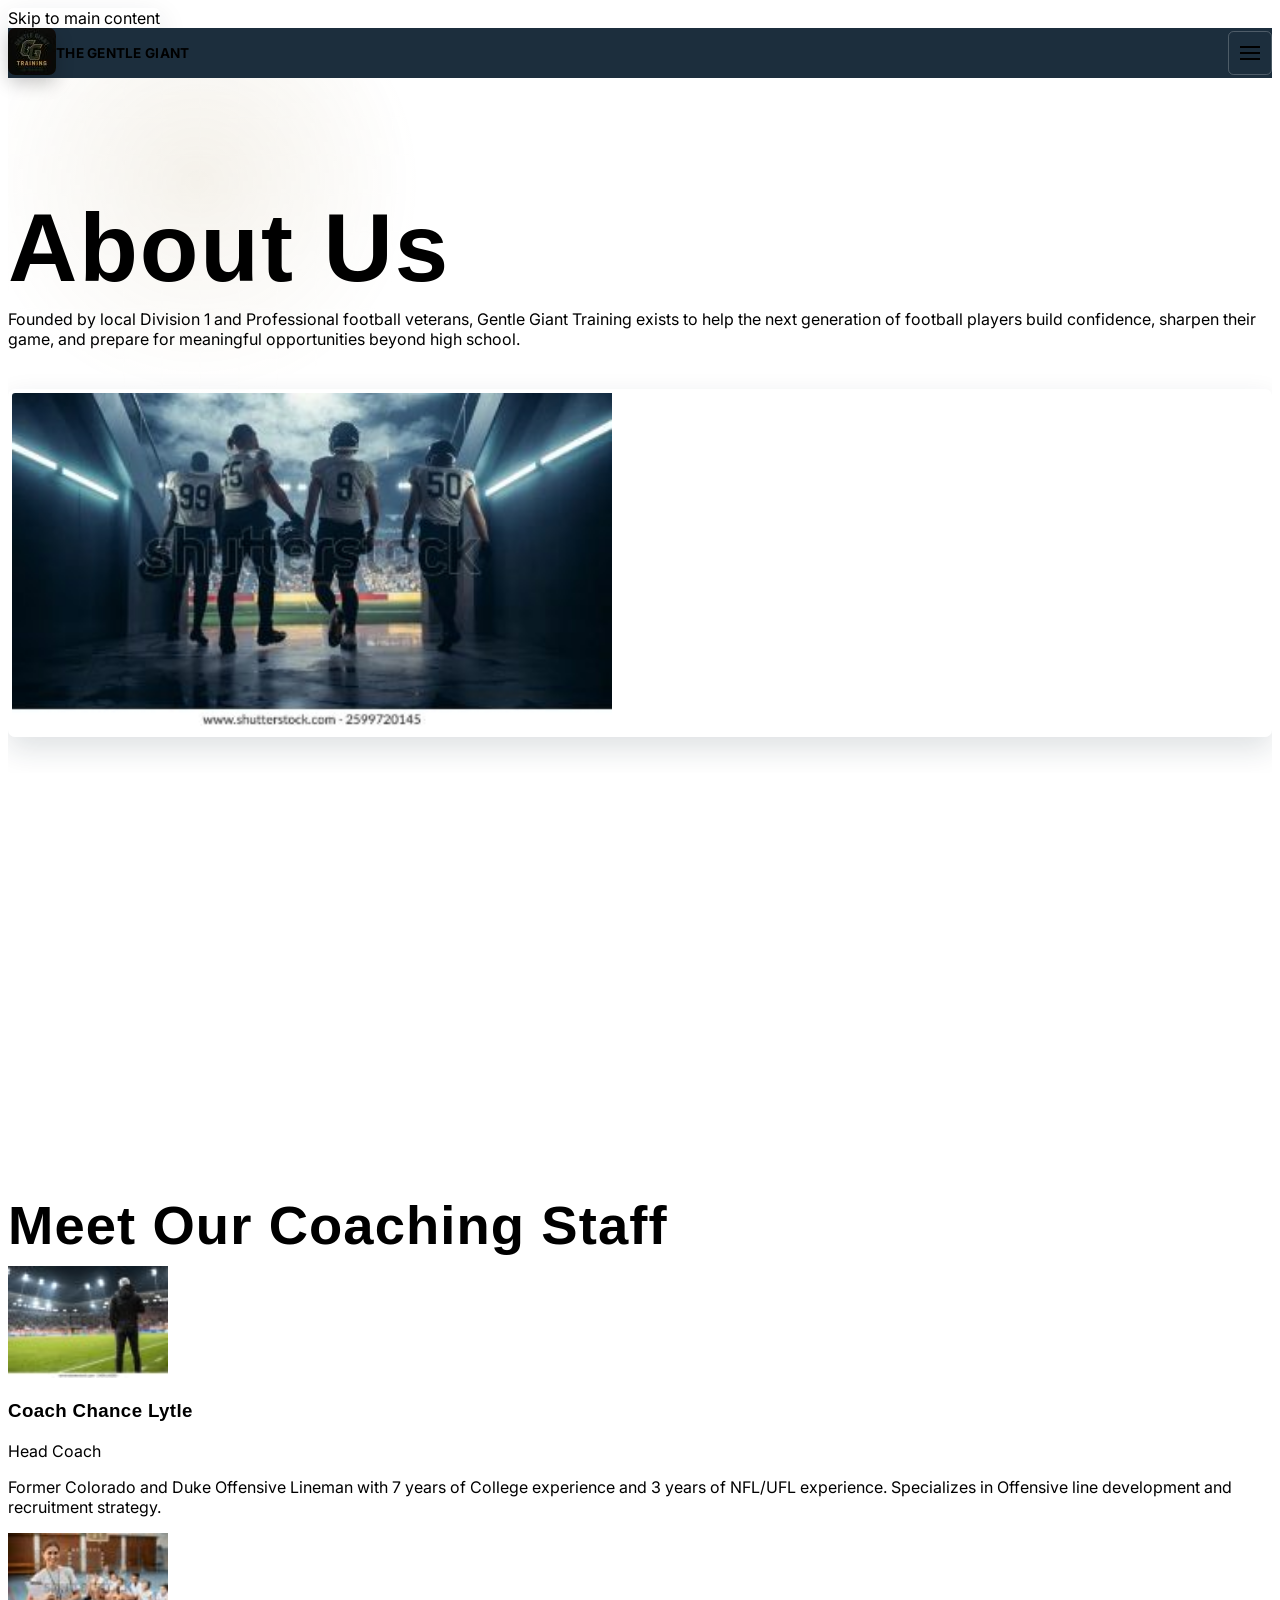
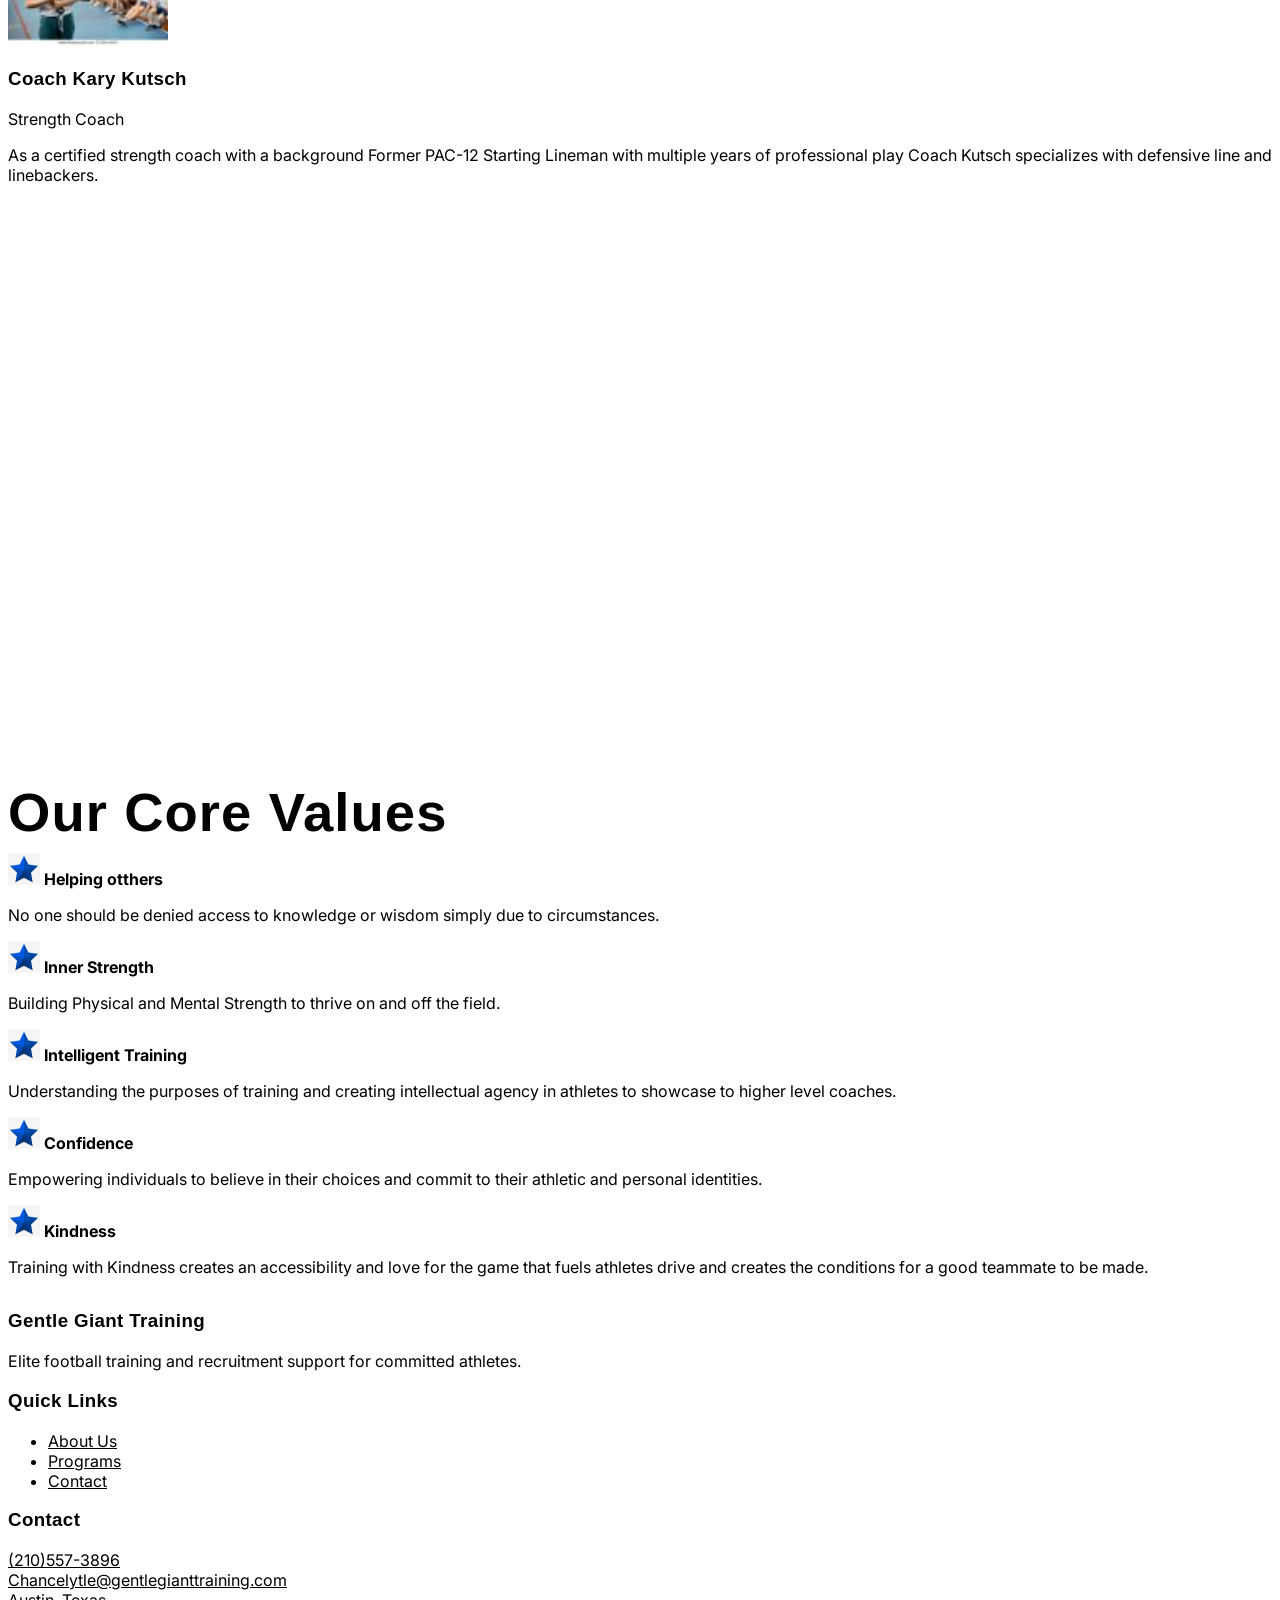
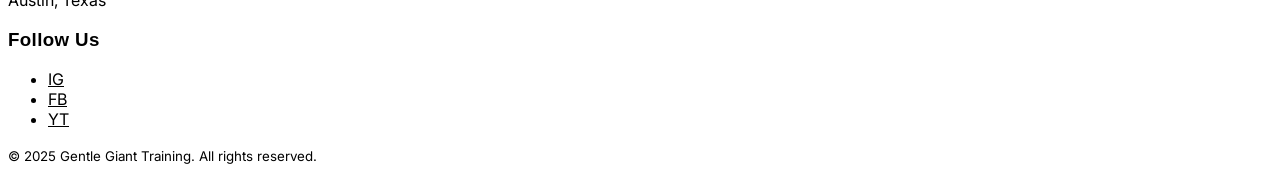
==== commit 662ee615: "undos the big mistake I made" ====
--- a/about.html
+++ b/about.html
@@ -7,8 +7,7 @@
   <meta name="description" content="Learn about Gentle Giant Training, our coaching mission, staff, athlete development philosophy, and core values.">
   <link rel="preconnect" href="https://fonts.googleapis.com">
   <link rel="preconnect" href="https://fonts.gstatic.com" crossorigin>
-  <link href="https://fonts.googleapis.com/css2?family=Bebas+Neue&family=Manrope:wght@400;500;600;700;800&display=swap" rel="stylesheet">
-  <meta name="theme-color" content="#102238">
+  <link href="https://fonts.googleapis.com/css2?family=Inter:wght@400;500;600;700;800&display=swap" rel="stylesheet">
   <link rel="stylesheet" href="css/main.css">
 </head>
 <body>
@@ -23,7 +22,7 @@
           <source srcset="images/gentlegiantlogo-48.jpg 48w, images/gentlegiantlogo-96.jpg 96w" sizes="32px">
           <img src="images/gentlegiantlogo-48.jpg" width="48" height="47" alt="Gentle Giant Training logo">
         </picture>
-        <span>Gentle Giant Training</span>
+        <span>The Gentle Giant</span>
       </a>
       <button class="menu-toggle" type="button" aria-expanded="false" aria-controls="site-nav" aria-label="Open site navigation">
         <span class="menu-toggle-line" aria-hidden="true"></span>
@@ -45,7 +44,7 @@
       <div class="container hero-grid">
         <div class="reveal">
           <h1>About Us</h1>
-          <p class="lead">Founded by Division I and professional football veterans, Gentle Giant Training exists to help the next generation of athletes build confidence, sharpen technique, and prepare for meaningful opportunities beyond high school.</p>
+          <p class="lead">Founded by local Division 1 and Professional football veterans, Gentle Giant Training exists to help the next generation of football players build confidence, sharpen their game, and prepare for meaningful opportunities beyond high school.</p>
         </div>
         <div class="hero-media reveal">
           <picture>
@@ -64,12 +63,12 @@
         <article class="card reveal">
           <span class="icon-badge" aria-hidden="true">M</span>
           <h2>Our Mission</h2>
-          <p>To help local athletes earn the same opportunities we were given by offering accessible training to the community that raised us. We teach the ins and outs of college and professional football while building player IQ, technical skill, and a rock-solid foundation of strength, awareness, intelligence, and grit.</p>
+          <p>To help local athletes earn the same opportunities we were afforded by providing accessible training for the community that raised us. Teaching them the in’s and out’s of college and professional football. Developing their player IQ and style of play. Establishing a rock solid foundation founded on principles of strength, awareness, intelligence and grit.</p>
         </article>
         <article class="card reveal">
           <span class="icon-badge" aria-hidden="true">V</span>
           <h2>Our Vision</h2>
-          <p>To help as many athletes as possible earn college opportunities through a trusted development program that prepares them for modern recruiting. We are building Gentle Giants: athletes with skill, character, confidence, and strength on and off the field.</p>
+          <p>To get as many kids college scholarships as possible by creating a trusted accessible football development program that equips them with the tools to navigate the modern college football experience. Creating Gentle Giants, Athletes with high recruitability, skill, character and strength on the field as well as off.</p>
         </article>
       </div>
     </section>
@@ -84,20 +83,20 @@
           <article class="coach-card reveal">
             <picture>
               <source srcset="images/coach-1-96.jpg 96w, images/coach-1-160.jpg 160w" sizes="88px">
-              <img src="images/coach-1-160.jpg" width="160" height="112" alt="Coach Chance Lytle smiling in team gear" loading="lazy">
+              <img src="images/coach-1-160.jpg" width="160" height="112" alt="Head coach Michael Davis smiling in team gear" loading="lazy">
             </picture>
             <h3>Coach Chance Lytle</h3>
             <p>Head Coach</p>
-            <p>Former Colorado and Duke offensive lineman with seven years of college experience and three years in the NFL and UFL. Specializes in offensive line development and recruitment strategy.</p>
+            <p>Former Colorado and Duke Offensive Lineman with 7 years of College experience and 3 years of NFL/UFL experience. Specializes in Offensive line development and recruitment strategy.</p>
           </article>
           <article class="coach-card reveal">
             <picture>
               <source srcset="images/coach-2-96.jpg 96w, images/coach-2-160.jpg 160w" sizes="88px">
-              <img src="images/coach-2-160.jpg" width="160" height="112" alt="Coach Kary Kutsch standing on the training field" loading="lazy">
+              <img src="images/coach-2-160.jpg" width="160" height="112" alt="Coach Sarah Martinez standing on the training field" loading="lazy">
             </picture>
             <h3>Coach Kary Kutsch</h3>
             <p>Strength Coach</p>
-            <p>A certified strength coach and former Pac-12 starting lineman with multiple years of professional experience. Coach Kutsch specializes in defensive line and linebacker development.</p>
+            <p>As a certified strength coach with a background Former PAC-12 Starting Lineman with multiple years of professional play Coach Kutsch specializes with defensive line and linebackers.</p>
           </article>
         </div>
       </div>
@@ -114,21 +113,21 @@
             <div class="timeline-year">2016</div>
             <div class="timeline-body">
               <h3>Inspiration</h3>
-              <p>Gentle Giant began its development with a mission to understand the systems that create success for athletes in the college environment.</p>
+              <p>Gentle Giant began it’s development with a mission to understand the systems that create success for athletes in the college environment.</p>
             </div>
           </article>
           <article class="timeline-item reveal">
             <div class="timeline-year">2021</div>
             <div class="timeline-body">
               <h3>NIL</h3>
-              <p>Gentle Giant's first NIL partnership with an athlete was established.</p>
+              <p>Gentle Giants first NIL partnership with an athlete was made.</p>
             </div>
           </article>
           <article class="timeline-item reveal">
             <div class="timeline-year">2024</div>
             <div class="timeline-body">
               <h3>Austin Football</h3>
-              <p>Partnered with the Austin Women's football team as its offensive line training provider.</p>
+              <p>partnered with the Austin Women’s football team as their Offensive Line Training provider.</p>
             </div>
           </article>
           <article class="timeline-item reveal">
@@ -154,7 +153,7 @@
               <source srcset="images/blue-star-32.png 32w, images/blue-star-64.png 64w" sizes="32px">
               <img class="value-icon" src="images/blue-star-32.png" width="32" height="32" alt="" aria-hidden="true" loading="lazy">
             </picture>
-            <strong>Helping Others</strong>
+            <strong>Helping otthers</strong>
             <p>No one should be denied access to knowledge or wisdom simply due to circumstances.</p>
           </div>
           <div class="value-item reveal">
@@ -163,7 +162,7 @@
               <img class="value-icon" src="images/blue-star-32.png" width="32" height="32" alt="" aria-hidden="true" loading="lazy">
             </picture>
             <strong>Inner Strength</strong>
-            <p>Building physical and mental strength to thrive on and off the field.</p>
+            <p>Building Physical and Mental Strength to thrive on and off the field.</p>
           </div>
           <div class="value-item reveal">
             <picture>
@@ -171,7 +170,7 @@
               <img class="value-icon" src="images/blue-star-32.png" width="32" height="32" alt="" aria-hidden="true" loading="lazy">
             </picture>
             <strong>Intelligent Training</strong>
-            <p>Helping athletes understand the purpose behind their training so they can perform with intelligence and communicate confidently with higher-level coaches.</p>
+            <p>Understanding the purposes of training and creating intellectual agency in athletes to showcase to higher level coaches. </p>
           </div>
           <div class="value-item reveal">
             <picture>
@@ -187,7 +186,7 @@
               <img class="value-icon" src="images/blue-star-32.png" width="32" height="32" alt="" aria-hidden="true" loading="lazy">
             </picture>
             <strong>Kindness</strong>
-            <p>Training with kindness makes the game more accessible, fuels each athlete's drive, and helps shape stronger teammates.</p>
+            <p>Training with Kindness creates an accessibility and love for the game that fuels athletes drive and creates the conditions for a good teammate to be made.</p>
           </div>
         </div>
       </div>
@@ -215,16 +214,16 @@
         <p><a href="tel:2105573896">(210)557-3896</a><br><a href="mailto:Chancelytle@gentlegianttraining.com">Chancelytle@gentlegianttraining.com</a><br>Austin, Texas</p>
       </section>
       <section>
-        <h3>Connect</h3>
-        <ul class="social-list" aria-label="Contact actions">
-          <li><a href="mailto:Chancelytle@gentlegianttraining.com" aria-label="Email Gentle Giant Training">Email</a></li>
-          <li><a href="tel:2105573896" aria-label="Call Gentle Giant Training">Call</a></li>
-          <li><a href="contact.html" aria-label="Open the contact page">Visit</a></li>
+        <h3>Follow Us</h3>
+        <ul class="social-list" aria-label="Social media links">
+          <li><a href="#" aria-label="Instagram">IG</a></li>
+          <li><a href="#" aria-label="Facebook">FB</a></li>
+          <li><a href="#" aria-label="YouTube">YT</a></li>
         </ul>
       </section>
     </div>
     <div class="container copyright">
-      <small>&copy; 2026 Gentle Giant Training. All rights reserved.</small>
+      <small>&copy; 2025 Gentle Giant Training. All rights reserved.</small>
     </div>
   </footer>
 
--- a/css/main.css
+++ b/css/main.css
@@ -1,31 +1,44 @@
 :root {
-  --navy-950: #08111c;
-  --navy-900: #102238;
-  --navy-800: #183552;
-  --navy-700: #23486e;
-  --sand-100: #f6f0e4;
-  --sand-200: #ebdec0;
-  --gold-400: #d5b36a;
-  --gold-500: #c79a3d;
-  --gold-600: #a97c28;
-  --rust-500: #b95632;
+<<<<<<< ours
+  --primary: #182a3a;
+  --secondary: #425b6f;
+  --accent: #d6bb80;
+  --accent-dark: #a08348;
   --white: #ffffff;
   --ink: #15263a;
   --muted: #5b6878;
-  --surface: #fffdfa;
+  --surface: #f8f8f6;
   --surface-strong: #f4efe4;
-  --border: rgba(16, 34, 56, 0.12);
-  --shadow-soft: 0 20px 50px rgba(8, 17, 28, 0.12);
-  --shadow-card: 0 16px 36px rgba(8, 17, 28, 0.1);
+  --border: rgba(24, 42, 58, 0.16);
+  --shadow-soft: 0 20px 50px rgba(24, 42, 58, 0.14);
+  --shadow-card: 0 16px 36px rgba(24, 42, 58, 0.1);
   --radius-sm: 0.85rem;
   --radius-md: 1.4rem;
   --radius-lg: 2rem;
   --container: min(74rem, calc(100% - 2rem));
+=======
+  /* I put the main site colours here so they are easier to reuse. */
+  --primary: #182A3A;
+  --secondary: #425B6F;
+  --accent: #D6BB80;
+  --accent-dark: #A08348;
+  --white: #FFFFFF;
+  --muted: #7A7E74;
+  --surface: #F8F8F6;
+  --border: rgba(24, 42, 58, 0.16);
+  --shadow: 0 12px 30px rgba(24, 42, 58, 0.14);
+  --radius: 0.35rem;
+  --container: min(92rem, calc(100% - 2rem));
+>>>>>>> theirs
 }
 
 *,
 *::before,
 *::after {
+<<<<<<< ours
+=======
+  /* This makes padding and borders easier to work with. */
+>>>>>>> theirs
   box-sizing: border-box;
 }
 
@@ -34,21 +47,35 @@
 }
 
 body {
+<<<<<<< ours
   margin: 0;
   font-family: "Manrope", sans-serif;
-  background:
-    radial-gradient(circle at top, rgba(213, 179, 106, 0.22), transparent 32%),
-    linear-gradient(180deg, #fcfaf4 0%, #f3ede2 100%);
+  background: var(--primary);
   color: var(--ink);
+=======
+  /* This sets up the main font and base page colours. */
+  margin: 0;
+  font-family: "Inter", sans-serif;
+  background: var(--primary);
+  color: var(--primary);
+>>>>>>> theirs
   line-height: 1.6;
 }
 
 img {
+<<<<<<< ours
+=======
+  /* This keeps images from overflowing their containers. */
+>>>>>>> theirs
   display: block;
   max-width: 100%;
 }
 
 picture {
+<<<<<<< ours
+=======
+  /* This lets picture tags act like the image inside them in most places. */
+>>>>>>> theirs
   display: contents;
 }
 
@@ -64,15 +91,23 @@
 }
 
 a:hover {
-  color: var(--gold-600);
+  color: var(--accent-dark);
 }
 
 :focus-visible {
-  outline: 3px solid var(--rust-500);
+<<<<<<< ours
+=======
+  /* This makes keyboard focus easier to see. */
+>>>>>>> theirs
+  outline: 3px solid var(--accent-dark);
   outline-offset: 3px;
 }
 
 .visually-hidden {
+<<<<<<< ours
+=======
+  /* This hides text visually but still lets screen readers read it. */
+>>>>>>> theirs
   position: absolute;
   width: 1px;
   height: 1px;
@@ -85,16 +120,29 @@
 }
 
 .skip-link {
+<<<<<<< ours
+=======
+  /* The skip link is hidden until it gets keyboard focus. */
+>>>>>>> theirs
   position: absolute;
   left: 1rem;
   top: -4rem;
   z-index: 1000;
+<<<<<<< ours
   padding: 0.8rem 1rem;
   background: var(--white);
-  color: var(--navy-900);
+  color: var(--primary);
   border-radius: 999px;
   text-decoration: none;
   box-shadow: var(--shadow-soft);
+=======
+  padding: 0.75rem 1rem;
+  background: var(--white);
+  color: var(--primary);
+  border-radius: var(--radius);
+  text-decoration: none;
+  box-shadow: var(--shadow);
+>>>>>>> theirs
 }
 
 .skip-link:focus {
@@ -102,16 +150,28 @@
 }
 
 .site-header {
+<<<<<<< ours
   position: sticky;
   top: 0;
   z-index: 20;
-  background: rgba(8, 17, 28, 0.82);
+  background: rgba(24, 42, 58, 0.92);
   backdrop-filter: blur(16px);
+=======
+  /* This keeps the menu at the top while scrolling. */
+  position: sticky;
+  top: 0;
+  z-index: 20;
+  background: rgba(24, 42, 58, 0.98);
+>>>>>>> theirs
   border-bottom: 1px solid rgba(255, 255, 255, 0.08);
 }
 
 .header-inner,
 .container {
+<<<<<<< ours
+=======
+  /* This gives the content a max width and keeps it centered. */
+>>>>>>> theirs
   width: var(--container);
   margin: 0 auto;
 }
@@ -121,22 +181,35 @@
   align-items: center;
   justify-content: space-between;
   gap: 1rem;
+<<<<<<< ours
   min-height: 5rem;
+=======
+  min-height: 4rem;
+>>>>>>> theirs
 }
 
 .brand {
   display: inline-flex;
   align-items: center;
+<<<<<<< ours
   gap: 0.8rem;
   text-decoration: none;
   font-size: 0.95rem;
   font-weight: 800;
   letter-spacing: 0.08em;
   text-transform: uppercase;
+=======
+  gap: 0.6rem;
+  text-decoration: none;
+  font-size: 0.85rem;
+  font-weight: 700;
+  letter-spacing: 0.02em;
+>>>>>>> theirs
   color: var(--white);
 }
 
 .brand img {
+<<<<<<< ours
   width: 2.1rem;
   border-radius: 0.45rem;
   box-shadow: 0 8px 18px rgba(0, 0, 0, 0.22);
@@ -152,6 +225,23 @@
   border: 1px solid rgba(255, 255, 255, 0.18);
   border-radius: 999px;
   background: rgba(255, 255, 255, 0.05);
+=======
+  width: 1.65rem;
+  border-radius: 0.2rem;
+}
+
+.menu-toggle {
+  /* This is the mobile menu button. */
+  display: inline-flex;
+  align-items: center;
+  justify-content: center;
+  width: 2.75rem;
+  height: 2.75rem;
+  padding: 0;
+  border: 1px solid rgba(255, 255, 255, 0.22);
+  border-radius: var(--radius);
+  background: transparent;
+>>>>>>> theirs
   color: var(--white);
 }
 
@@ -161,7 +251,10 @@
   height: 2px;
   background: currentColor;
   position: relative;
+<<<<<<< ours
   transition: background-color 180ms ease;
+=======
+>>>>>>> theirs
 }
 
 .menu-toggle-line::before,
@@ -172,6 +265,7 @@
   width: 1.25rem;
   height: 2px;
   background: currentColor;
+<<<<<<< ours
   transition: transform 180ms ease, top 180ms ease;
 }
 
@@ -198,14 +292,34 @@
 }
 
 .site-nav {
+=======
+}
+
+.menu-toggle-line::before {
+  top: -0.35rem;
+}
+
+.menu-toggle-line::after {
+  top: 0.35rem;
+}
+
+.site-nav {
+  /* On small screens the menu starts hidden and opens with JavaScript. */
+>>>>>>> theirs
   position: absolute;
   top: calc(100% + 1px);
   left: 0;
   right: 0;
+<<<<<<< ours
   display: none;
   padding: 0.6rem 1rem 1rem;
-  background: rgba(8, 17, 28, 0.96);
+  background: rgba(24, 42, 58, 0.98);
   border-bottom: 1px solid rgba(255, 255, 255, 0.08);
+=======
+  background: var(--primary);
+  border-bottom: 1px solid rgba(255, 255, 255, 0.08);
+  display: none;
+>>>>>>> theirs
 }
 
 .site-nav[data-open="true"] {
@@ -213,15 +327,22 @@
 }
 
 .site-nav ul {
+<<<<<<< ours
   display: grid;
   gap: 0.4rem;
   list-style: none;
   margin: 0;
   padding: 0;
+=======
+  list-style: none;
+  margin: 0;
+  padding: 0.5rem 1rem 1rem;
+>>>>>>> theirs
 }
 
 .site-nav a {
   display: block;
+<<<<<<< ours
   padding: 0.85rem 1rem;
   border-radius: 999px;
   color: rgba(255, 255, 255, 0.88);
@@ -236,17 +357,27 @@
 }
 
 .site-nav a[aria-current="page"] {
-  color: var(--navy-950);
-  background: linear-gradient(135deg, var(--gold-400), var(--sand-200));
+  color: var(--primary);
+  background: var(--accent);
   font-weight: 800;
+=======
+  padding: 0.75rem 0;
+  font-size: 0.92rem;
+  text-decoration: none;
+  color: rgba(255, 255, 255, 0.86);
+}
+
+.site-nav a[aria-current="page"] {
+  font-weight: 700;
+  color: var(--accent);
+>>>>>>> theirs
 }
 
 .hero,
 .hero-banner,
 .band-accent {
-  background:
-    linear-gradient(135deg, rgba(213, 179, 106, 0.96), rgba(246, 240, 228, 0.98)),
-    var(--sand-100);
+<<<<<<< ours
+  background: var(--accent);
 }
 
 .hero {
@@ -260,7 +391,7 @@
   position: absolute;
   inset: 0;
   background:
-    radial-gradient(circle at 15% 15%, rgba(185, 86, 50, 0.2), transparent 18%),
+    radial-gradient(circle at 15% 15%, rgba(160, 131, 72, 0.18), transparent 18%),
     linear-gradient(90deg, rgba(255, 255, 255, 0.12) 1px, transparent 1px),
     linear-gradient(rgba(255, 255, 255, 0.12) 1px, transparent 1px);
   background-size: auto, 2.4rem 2.4rem, 2.4rem 2.4rem;
@@ -276,9 +407,15 @@
 }
 
 .band-dark {
-  background:
-    linear-gradient(180deg, rgba(16, 34, 56, 0.98), rgba(8, 17, 28, 0.98)),
-    var(--navy-900);
+=======
+  /* Gold sections use the accent colour from the palette. */
+  background: var(--accent);
+}
+
+.band-dark {
+  /* Dark sections use the blue-gray colour. */
+>>>>>>> theirs
+  background: var(--secondary);
   color: var(--white);
 }
 
@@ -296,35 +433,58 @@
 }
 
 .footer {
-  background:
-    radial-gradient(circle at top, rgba(213, 179, 106, 0.12), transparent 22%),
-    var(--navy-950);
+  background: var(--primary);
+<<<<<<< ours
   color: rgba(255, 255, 255, 0.86);
 }
 
 .hero-grid {
   display: grid;
   gap: 2rem;
+=======
+  color: rgba(255, 255, 255, 0.85);
+}
+
+.hero {
+  /* This is the main top section spacing. */
+  padding: 2.75rem 0 2.25rem;
+}
+
+.hero-grid {
+  /* This stacks on mobile and becomes two columns on desktop. */
+  display: grid;
+  gap: 1.5rem;
+>>>>>>> theirs
   align-items: center;
 }
 
 .eyebrow {
   display: inline-block;
+<<<<<<< ours
   margin-bottom: 0.8rem;
   padding: 0.35rem 0.7rem;
   border-radius: 999px;
-  background: rgba(16, 34, 56, 0.08);
+  background: rgba(24, 42, 58, 0.08);
   font-size: 0.74rem;
   font-weight: 800;
   text-transform: uppercase;
   letter-spacing: 0.18em;
-  color: var(--navy-800);
+  color: var(--secondary);
+=======
+  margin-bottom: 0.6rem;
+  font-size: 0.78rem;
+  font-weight: 700;
+  text-transform: uppercase;
+  letter-spacing: 0.12em;
+  color: var(--accent-dark);
+>>>>>>> theirs
 }
 
 h1,
 h2,
 h3,
 h4,
+<<<<<<< ours
 p,
 blockquote {
   margin-top: 0;
@@ -347,10 +507,27 @@
   margin-bottom: 0.9rem;
   font-size: clamp(2.2rem, 5vw, 3.4rem);
   line-height: 0.95;
+=======
+p {
+  margin-top: 0;
+}
+
+h1 {
+  margin-bottom: 0.85rem;
+  font-size: clamp(2rem, 5vw, 3.4rem);
+  line-height: 1.02;
+}
+
+h2 {
+  margin-bottom: 0.85rem;
+  font-size: clamp(1.45rem, 3vw, 2.2rem);
+  line-height: 1.15;
+>>>>>>> theirs
 }
 
 h3 {
   margin-bottom: 0.55rem;
+<<<<<<< ours
   font-size: clamp(1.4rem, 2.8vw, 1.8rem);
   line-height: 1;
 }
@@ -371,6 +548,27 @@
 
 .section-tight {
   padding: 2.4rem 0;
+=======
+  font-size: 1rem;
+  line-height: 1.25;
+}
+
+.lead {
+  max-width: 36rem;
+  color: rgba(24, 42, 58, 0.82);
+}
+
+.band-dark .lead {
+  color: rgba(255, 255, 255, 0.86);
+}
+
+.section {
+  padding: 2.5rem 0;
+}
+
+.section-tight {
+  padding: 1.8rem 0;
+>>>>>>> theirs
 }
 
 .section-title,
@@ -380,6 +578,7 @@
 }
 
 .section-intro {
+<<<<<<< ours
   max-width: 45rem;
   margin: 0 auto 2rem;
   color: rgba(255, 255, 255, 0.76);
@@ -387,18 +586,27 @@
 
 .centered-lead {
   margin-inline: auto;
+=======
+  max-width: 44rem;
+  margin: 0 auto 1.4rem;
+  color: rgba(255, 255, 255, 0.82);
+>>>>>>> theirs
 }
 
 .band-accent .section-intro,
 .band-accent .section-title {
-  color: var(--navy-900);
+  color: var(--primary);
 }
 
 .band-accent p,
 .band-accent li,
 .band-accent label,
 .band-accent summary {
+<<<<<<< ours
   color: rgba(21, 38, 58, 0.84);
+=======
+  color: rgba(24, 42, 58, 0.86);
+>>>>>>> theirs
 }
 
 .button,
@@ -410,6 +618,7 @@
 }
 
 .button {
+<<<<<<< ours
   display: inline-flex;
   align-items: center;
   justify-content: center;
@@ -417,26 +626,61 @@
   padding: 0.92rem 1.4rem;
   border: 1px solid transparent;
   border-radius: 999px;
-  background: linear-gradient(135deg, var(--rust-500), #d0714d);
+  background: var(--secondary);
   color: var(--white);
   text-decoration: none;
   font-weight: 800;
   letter-spacing: 0.02em;
-  box-shadow: 0 14px 28px rgba(185, 86, 50, 0.24);
+  box-shadow: 0 14px 28px rgba(24, 42, 58, 0.22);
   transition: transform 180ms ease, box-shadow 180ms ease, filter 180ms ease;
+=======
+  /* This is the main button style used across the site. */
+  display: inline-flex;
+  align-items: center;
+  justify-content: center;
+  min-width: 8rem;
+  padding: 0.8rem 1.25rem;
+  border: 1px solid transparent;
+  border-radius: 0.3rem;
+  background: var(--secondary);
+  color: var(--white);
+  text-decoration: none;
+  font-weight: 600;
+  transition: transform 180ms ease, background-color 180ms ease, border-color 180ms ease;
+>>>>>>> theirs
 }
 
 .button:hover,
 .button:focus-visible {
+<<<<<<< ours
   color: var(--white);
   transform: translateY(-2px);
-  box-shadow: 0 18px 34px rgba(185, 86, 50, 0.3);
-  filter: saturate(1.05);
+  background: var(--primary);
+  box-shadow: 0 18px 34px rgba(24, 42, 58, 0.28);
+  filter: none;
+=======
+  background: var(--primary);
+  color: var(--white);
+  transform: translateY(-1px);
+>>>>>>> theirs
 }
 
 .button-secondary {
-  background: linear-gradient(135deg, var(--navy-800), var(--navy-900));
-  box-shadow: 0 14px 28px rgba(16, 34, 56, 0.28);
+  background: var(--accent);
+  color: var(--primary);
+  border-color: rgba(24, 42, 58, 0.18);
+<<<<<<< ours
+  box-shadow: 0 14px 28px rgba(160, 131, 72, 0.24);
+=======
+>>>>>>> theirs
+}
+
+.button-secondary:hover,
+.button-secondary:focus-visible {
+  background: var(--accent-dark);
+  color: var(--white);
+<<<<<<< ours
+  box-shadow: 0 18px 34px rgba(160, 131, 72, 0.28);
 }
 
 .card-grid,
@@ -472,6 +716,24 @@
 .contact-card {
   height: 100%;
   transition: transform 180ms ease, box-shadow 180ms ease, border-color 180ms ease;
+=======
+}
+
+.card-grid {
+  /* This grid is reused for card layouts. */
+  display: grid;
+  gap: 1rem;
+}
+
+.card {
+  /* Cards stay white so they stand out on both gold and dark sections. */
+  background: var(--white);
+  border: 1px solid var(--border);
+  border-radius: var(--radius);
+  padding: 1.1rem;
+  box-shadow: 0 6px 16px rgba(24, 42, 58, 0.08);
+  color: var(--primary);
+>>>>>>> theirs
 }
 
 .band-dark .card,
@@ -485,6 +747,7 @@
 .band-dark .card label,
 .band-dark .card strong,
 .band-dark .card span {
+<<<<<<< ours
   color: var(--ink);
 }
 
@@ -495,8 +758,8 @@
   place-items: center;
   margin-bottom: 0.8rem;
   border-radius: 50%;
-  background: linear-gradient(135deg, rgba(213, 179, 106, 0.24), rgba(185, 86, 50, 0.18));
-  color: var(--navy-900);
+  background: rgba(214, 187, 128, 0.24);
+  color: var(--accent-dark);
   font-size: 0.95rem;
   font-weight: 800;
 }
@@ -511,25 +774,68 @@
   border-radius: var(--radius-md);
   background: rgba(255, 255, 255, 0.56);
   box-shadow: var(--shadow-card);
+=======
+  color: var(--primary);
+}
+
+.feature-card,
+.program-card,
+.testimonial-card,
+.schedule-card,
+.pricing-card,
+.contact-card {
+  height: 100%;
+}
+
+.icon-badge {
+  width: 2.2rem;
+  height: 2.2rem;
+  display: inline-grid;
+  place-items: center;
+  border-radius: 50%;
+  background: rgba(214, 187, 128, 0.24);
+  color: var(--accent-dark);
+  font-size: 0.85rem;
+  font-weight: 700;
+}
+
+.stats {
+  display: grid;
+  gap: 1rem;
+>>>>>>> theirs
   text-align: center;
 }
 
 .stat strong {
   display: block;
+<<<<<<< ours
   margin-bottom: 0.25rem;
   font-family: "Bebas Neue", sans-serif;
   font-size: clamp(2.5rem, 6vw, 3.7rem);
   line-height: 1;
-  color: var(--navy-900);
+  color: var(--primary);
 }
 
 .stat span {
   color: rgba(21, 38, 58, 0.72);
   font-size: 0.96rem;
+=======
+  font-size: clamp(1.5rem, 3vw, 2rem);
+}
+
+.stat span {
+  color: rgba(24, 42, 58, 0.72);
+  font-size: 0.92rem;
+}
+
+.band-dark .stat span {
+  color: rgba(255, 255, 255, 0.78);
+>>>>>>> theirs
 }
 
 .hero-media img,
 .image-panel img {
+<<<<<<< ours
   width: 100%;
   height: 100%;
   object-fit: cover;
@@ -540,7 +846,7 @@
   min-height: 19rem;
   padding: 0.55rem;
   border-radius: var(--radius-lg);
-  background: linear-gradient(135deg, rgba(255, 255, 255, 0.58), rgba(255, 255, 255, 0.22));
+  background: rgba(255, 255, 255, 0.4);
   box-shadow: var(--shadow-soft);
 }
 
@@ -552,11 +858,42 @@
 }
 
 .programs-grid,
+=======
+  /* This makes the images crop nicely inside their boxes. */
+  width: 100%;
+  height: 100%;
+  object-fit: cover;
+  border-radius: var(--radius);
+}
+
+.hero-media {
+  min-height: 16rem;
+  border: 4px solid rgba(255, 255, 255, 0.45);
+  border-radius: calc(var(--radius) + 0.1rem);
+  overflow: hidden;
+  box-shadow: var(--shadow);
+}
+
+.program-visual {
+  /* This controls the wide field image on the Programs page. */
+  max-width: 70rem;
+  min-height: clamp(13rem, 32vw, 25rem);
+  margin: 0 auto 2rem;
+  box-shadow: var(--shadow);
+}
+
+.programs-grid {
+  max-width: 70rem;
+  margin: 0 auto;
+}
+
+>>>>>>> theirs
 .schedule-grid {
   max-width: 70rem;
   margin: 0 auto;
 }
 
+<<<<<<< ours
 .program-card .checklist,
 .pricing-card .checklist,
 .contact-card .hours-list {
@@ -564,6 +901,16 @@
 }
 
 .coach-grid {
+=======
+.schedule-card {
+  min-height: 100%;
+}
+
+.coach-grid {
+  /* This grid holds the coach cards. */
+  display: grid;
+  gap: 1.2rem;
+>>>>>>> theirs
   text-align: center;
 }
 
@@ -576,6 +923,7 @@
 }
 
 .coach-card img {
+<<<<<<< ours
   width: 7rem;
   height: 7rem;
   margin: 0 auto 1rem;
@@ -597,12 +945,38 @@
   gap: 1rem;
   max-width: 60rem;
   margin: 0 auto;
+=======
+  width: 5.5rem;
+  height: 5.5rem;
+  margin: 0 auto 0.8rem;
+  border-radius: 50%;
+  object-fit: cover;
+  border: 3px solid rgba(24, 42, 58, 0.15);
+}
+
+.coach-card p {
+  max-width: 18rem;
+  margin-left: auto;
+  margin-right: auto;
+  color: rgba(24, 42, 58, 0.82);
+}
+
+.timeline {
+  /* This is the stacked timeline on the About page. */
+  display: grid;
+  gap: 0.8rem;
+>>>>>>> theirs
 }
 
 .timeline-item {
   display: grid;
+<<<<<<< ours
   grid-template-columns: 4.2rem 1fr;
   gap: 1rem;
+=======
+  grid-template-columns: 3.25rem 1fr;
+  gap: 0.85rem;
+>>>>>>> theirs
   align-items: start;
 }
 
@@ -610,9 +984,10 @@
   display: inline-flex;
   align-items: center;
   justify-content: center;
+<<<<<<< ours
   min-height: 4rem;
   border-radius: 1.1rem;
-  background: linear-gradient(135deg, var(--gold-500), var(--rust-500));
+  background: var(--primary);
   color: var(--white);
   font-family: "Bebas Neue", sans-serif;
   font-size: 1.45rem;
@@ -629,41 +1004,92 @@
 }
 
 .values-grid {
+=======
+  min-height: 3rem;
+  background: var(--primary);
+  color: var(--white);
+  border-radius: var(--radius);
+  font-weight: 700;
+}
+
+.timeline-body {
+  background: var(--white);
+  color: var(--primary);
+  border: 1px solid var(--border);
+  border-radius: var(--radius);
+  padding: 0.9rem 1rem;
+}
+
+.values-grid {
+  /* This grid holds the values and the blue star icons. */
+  display: grid;
+  gap: 1rem;
+>>>>>>> theirs
   text-align: center;
 }
 
 .value-item {
   position: relative;
+<<<<<<< ours
   padding: 1.2rem 1rem;
   border-radius: var(--radius-md);
   background: rgba(255, 255, 255, 0.48);
   border: 1px solid rgba(16, 34, 56, 0.08);
   box-shadow: var(--shadow-card);
+=======
+  padding: 1rem;
+>>>>>>> theirs
 }
 
 .value-icon {
   display: block;
+<<<<<<< ours
   width: 2.1rem;
   height: 2.1rem;
   margin: 0 auto 0.8rem;
+=======
+  width: 2rem;
+  height: 2rem;
+  margin: 0 auto 0.65rem;
+>>>>>>> theirs
   object-fit: contain;
 }
 
 .image-panel {
+<<<<<<< ours
   overflow: hidden;
   border-radius: var(--radius-lg);
+=======
+  min-height: 13rem;
+  overflow: hidden;
+  border-radius: var(--radius);
+>>>>>>> theirs
   border: 1px solid rgba(255, 255, 255, 0.24);
 }
 
 .checklist,
 .footer-links {
   margin: 0;
+<<<<<<< ours
   padding-left: 1.15rem;
+=======
+  padding-left: 1.1rem;
+>>>>>>> theirs
 }
 
 .checklist li + li,
 .footer-links li + li {
+<<<<<<< ours
   margin-top: 0.45rem;
+=======
+  margin-top: 0.4rem;
+}
+
+.pricing-grid {
+  /* This grid holds the pricing cards. */
+  display: grid;
+  gap: 1rem;
+>>>>>>> theirs
 }
 
 .pricing-card {
@@ -673,20 +1099,30 @@
 }
 
 .pricing-card.featured {
+<<<<<<< ours
   background: linear-gradient(180deg, rgba(255, 248, 232, 0.98), rgba(250, 238, 210, 0.98));
-  border-color: rgba(199, 154, 61, 0.38);
-  box-shadow: 0 20px 42px rgba(169, 124, 40, 0.18);
+  border-color: rgba(160, 131, 72, 0.45);
+  box-shadow: 0 20px 42px rgba(160, 131, 72, 0.18);
+=======
+  border-color: rgba(160, 131, 72, 0.6);
+  box-shadow: 0 10px 22px rgba(160, 131, 72, 0.18);
+>>>>>>> theirs
 }
 
 .price {
   display: flex;
   align-items: baseline;
+<<<<<<< ours
   flex-wrap: wrap;
   gap: 0.4rem;
+=======
+  gap: 0.3rem;
+>>>>>>> theirs
   margin-bottom: 1rem;
 }
 
 .price strong {
+<<<<<<< ours
   font-family: "Bebas Neue", sans-serif;
   font-size: 3rem;
   line-height: 1;
@@ -694,6 +1130,19 @@
 
 .price span {
   color: rgba(21, 38, 58, 0.66);
+=======
+  font-size: 2rem;
+}
+
+.price span {
+  color: rgba(24, 42, 58, 0.64);
+}
+
+.form-grid {
+  /* This keeps the form fields spaced out evenly. */
+  display: grid;
+  gap: 0.9rem;
+>>>>>>> theirs
 }
 
 .field-row {
@@ -705,12 +1154,17 @@
   display: block;
   margin-bottom: 0.35rem;
   font-size: 0.92rem;
+<<<<<<< ours
   font-weight: 700;
+=======
+  font-weight: 600;
+>>>>>>> theirs
 }
 
 input,
 textarea {
   width: 100%;
+<<<<<<< ours
   padding: 0.88rem 0.95rem;
   border: 1px solid rgba(16, 34, 56, 0.18);
   border-radius: 1rem;
@@ -721,9 +1175,16 @@
 
 input:focus,
 textarea:focus {
-  border-color: rgba(185, 86, 50, 0.62);
-  box-shadow: 0 0 0 4px rgba(185, 86, 50, 0.14);
+  border-color: rgba(160, 131, 72, 0.62);
+  box-shadow: 0 0 0 4px rgba(160, 131, 72, 0.14);
   outline: none;
+=======
+  padding: 0.8rem 0.9rem;
+  border: 1px solid rgba(24, 42, 58, 0.24);
+  border-radius: 0.3rem;
+  background: var(--white);
+  color: var(--primary);
+>>>>>>> theirs
 }
 
 textarea {
@@ -739,6 +1200,7 @@
 
 .checkbox-row input {
   width: auto;
+<<<<<<< ours
   margin-top: 0.25rem;
 }
 
@@ -760,6 +1222,9 @@
 
 .form-status[data-state="error"] {
   color: #9b2c2c;
+=======
+  margin-top: 0.2rem;
+>>>>>>> theirs
 }
 
 .checkbox-row label,
@@ -770,6 +1235,7 @@
 .pricing-card li,
 .testimonial-card span,
 .timeline-body p {
+<<<<<<< ours
   color: rgba(21, 38, 58, 0.82);
 }
 
@@ -784,10 +1250,14 @@
 
 .contact-card + .contact-card {
   margin-top: 1rem;
+=======
+  color: rgba(24, 42, 58, 0.82);
+>>>>>>> theirs
 }
 
 .map-frame {
   width: 100%;
+<<<<<<< ours
   min-height: 18rem;
   border: 0;
   border-radius: var(--radius-lg);
@@ -801,15 +1271,41 @@
   border-radius: var(--radius-md);
   overflow: hidden;
   box-shadow: var(--shadow-card);
+=======
+  min-height: 14rem;
+  border: 0;
+  border-radius: var(--radius);
+  background: var(--surface);
+}
+
+.faq-list {
+  /* The FAQ items stack with a small gap. */
+  display: grid;
+  gap: 0.6rem;
+}
+
+.faq-item {
+  background: var(--white);
+  border: 1px solid rgba(24, 42, 58, 0.14);
+  border-radius: var(--radius);
+  overflow: hidden;
+>>>>>>> theirs
 }
 
 .faq-item summary {
   list-style: none;
   cursor: pointer;
+<<<<<<< ours
   padding: 1rem 1.1rem;
   font-weight: 800;
   background: rgba(255, 255, 255, 0.96);
   color: var(--ink);
+=======
+  padding: 0.9rem 1rem;
+  font-weight: 600;
+  background: var(--white);
+  color: var(--primary);
+>>>>>>> theirs
 }
 
 .faq-item summary::-webkit-details-marker {
@@ -817,18 +1313,28 @@
 }
 
 .faq-item p {
+<<<<<<< ours
   padding: 0 1.1rem 1rem;
   margin-bottom: 0;
   color: rgba(21, 38, 58, 0.82);
+=======
+  padding: 0 1rem 1rem;
+  margin-bottom: 0;
+  color: rgba(24, 42, 58, 0.82);
+>>>>>>> theirs
 }
 
 .testimonial-card {
   display: grid;
+<<<<<<< ours
   gap: 1rem;
 }
 
 .testimonial-card blockquote p {
   font-size: 1.06rem;
+=======
+  gap: 0.9rem;
+>>>>>>> theirs
 }
 
 .testimonial-meta {
@@ -838,23 +1344,37 @@
 }
 
 .testimonial-meta img {
+<<<<<<< ours
   width: 3.3rem;
   height: 3.3rem;
+=======
+  width: 3rem;
+  height: 3rem;
+>>>>>>> theirs
   border-radius: 50%;
   object-fit: cover;
 }
 
 .hours-list {
   display: grid;
+<<<<<<< ours
   gap: 0.55rem;
+=======
+  gap: 0.45rem;
+>>>>>>> theirs
 }
 
 .hours-item {
   display: flex;
   justify-content: space-between;
   gap: 1rem;
+<<<<<<< ours
   border-bottom: 1px solid rgba(16, 34, 56, 0.08);
   padding-bottom: 0.55rem;
+=======
+  border-bottom: 1px solid rgba(24, 42, 58, 0.08);
+  padding-bottom: 0.45rem;
+>>>>>>> theirs
 }
 
 .hours-item:last-child {
@@ -862,11 +1382,24 @@
   padding-bottom: 0;
 }
 
+<<<<<<< ours
+=======
+.footer-grid {
+  /* This lays out the footer columns. */
+  display: grid;
+  gap: 1.5rem;
+}
+
+>>>>>>> theirs
 .footer small,
 .footer p,
 .footer li {
   color: rgba(255, 255, 255, 0.72);
+<<<<<<< ours
   font-size: 0.95rem;
+=======
+  font-size: 0.92rem;
+>>>>>>> theirs
 }
 
 .footer a {
@@ -875,14 +1408,19 @@
 
 .social-list {
   display: flex;
+<<<<<<< ours
   flex-wrap: wrap;
   gap: 0.7rem;
+=======
+  gap: 0.6rem;
+>>>>>>> theirs
   padding: 0;
   margin: 0;
   list-style: none;
 }
 
 .social-list a {
+<<<<<<< ours
   min-width: 3.2rem;
   padding: 0.7rem 0.9rem;
   display: inline-flex;
@@ -901,15 +1439,34 @@
 
 .copyright {
   margin-top: 1.6rem;
+=======
+  width: 1.9rem;
+  height: 1.9rem;
+  display: inline-grid;
+  place-items: center;
+  border-radius: 50%;
+  background: rgba(255, 255, 255, 0.08);
+}
+
+.copyright {
+  margin-top: 1.4rem;
+>>>>>>> theirs
   padding-top: 1rem;
   border-top: 1px solid rgba(255, 255, 255, 0.1);
   text-align: center;
 }
 
 .reveal {
+<<<<<<< ours
   opacity: 0;
   transform: translateY(20px);
   transition: opacity 420ms ease, transform 420ms ease;
+=======
+  /* This is the starting state before the scroll animation shows the item. */
+  opacity: 0;
+  transform: translateY(20px);
+  transition: opacity 400ms ease, transform 400ms ease;
+>>>>>>> theirs
 }
 
 .reveal.is-visible {
@@ -918,6 +1475,10 @@
 }
 
 @media (prefers-reduced-motion: reduce) {
+<<<<<<< ours
+=======
+  /* This turns off animations for people who prefer less motion. */
+>>>>>>> theirs
   html {
     scroll-behavior: auto;
   }
@@ -936,6 +1497,10 @@
 }
 
 @media (min-width: 480px) {
+<<<<<<< ours
+=======
+  /* Tablet-sized screens start getting two-column sections. */
+>>>>>>> theirs
   .card-grid.two-up,
   .stats,
   .values-grid,
@@ -951,6 +1516,10 @@
 }
 
 @media (min-width: 769px) {
+<<<<<<< ours
+=======
+  /* Desktop screens get the full navigation and wider grids. */
+>>>>>>> theirs
   .menu-toggle {
     display: none;
   }
@@ -958,7 +1527,10 @@
   .site-nav {
     position: static;
     display: block;
+<<<<<<< ours
     padding: 0;
+=======
+>>>>>>> theirs
     background: transparent;
     border-bottom: 0;
   }
@@ -966,11 +1538,21 @@
   .site-nav ul {
     display: flex;
     align-items: center;
+<<<<<<< ours
     gap: 0.6rem;
   }
 
   .site-nav a {
     padding: 0.75rem 1rem;
+=======
+    gap: 1.25rem;
+    padding: 0;
+  }
+
+  .site-nav a {
+    padding: 0;
+    font-size: 0.88rem;
+>>>>>>> theirs
   }
 
   .hero-grid,
@@ -981,7 +1563,11 @@
   }
 
   .hero-grid {
+<<<<<<< ours
     grid-template-columns: minmax(0, 1.02fr) minmax(20rem, 0.98fr);
+=======
+    grid-template-columns: minmax(0, 1.05fr) minmax(18rem, 0.95fr);
+>>>>>>> theirs
   }
 
   .card-grid.four-up,
@@ -991,14 +1577,23 @@
   }
 
   .coach-grid {
+<<<<<<< ours
     grid-template-columns: repeat(2, minmax(0, 1fr));
     max-width: 50rem;
     margin: 0 auto;
+=======
+    grid-template-columns: repeat(3, minmax(0, 1fr));
+>>>>>>> theirs
   }
 
   .contact-layout {
     display: grid;
+<<<<<<< ours
     grid-template-columns: minmax(0, 1.45fr) minmax(17rem, 0.72fr);
+=======
+    grid-template-columns: minmax(0, 1.45fr) minmax(15rem, 0.72fr);
+    gap: 1rem;
+>>>>>>> theirs
     align-items: start;
   }
 
@@ -1008,13 +1603,21 @@
 }
 
 @media (max-width: 479px) {
+<<<<<<< ours
+=======
+  /* These rules make tiny screens a bit more comfortable. */
+>>>>>>> theirs
   .header-inner,
   .container {
     width: min(100% - 1rem, 40rem);
   }
 
   .hero {
+<<<<<<< ours
     padding-top: 3rem;
+=======
+    padding-top: 2rem;
+>>>>>>> theirs
   }
 
   .timeline-item {
@@ -1022,6 +1625,7 @@
   }
 
   .timeline-year {
+<<<<<<< ours
     min-height: 3rem;
     justify-content: flex-start;
     padding: 0 1rem;
@@ -1031,4 +1635,10 @@
     flex-direction: column;
     gap: 0.15rem;
   }
-}
+=======
+    min-height: 2.5rem;
+    justify-content: flex-start;
+    padding: 0 1rem;
+  }
+>>>>>>> theirs
+}
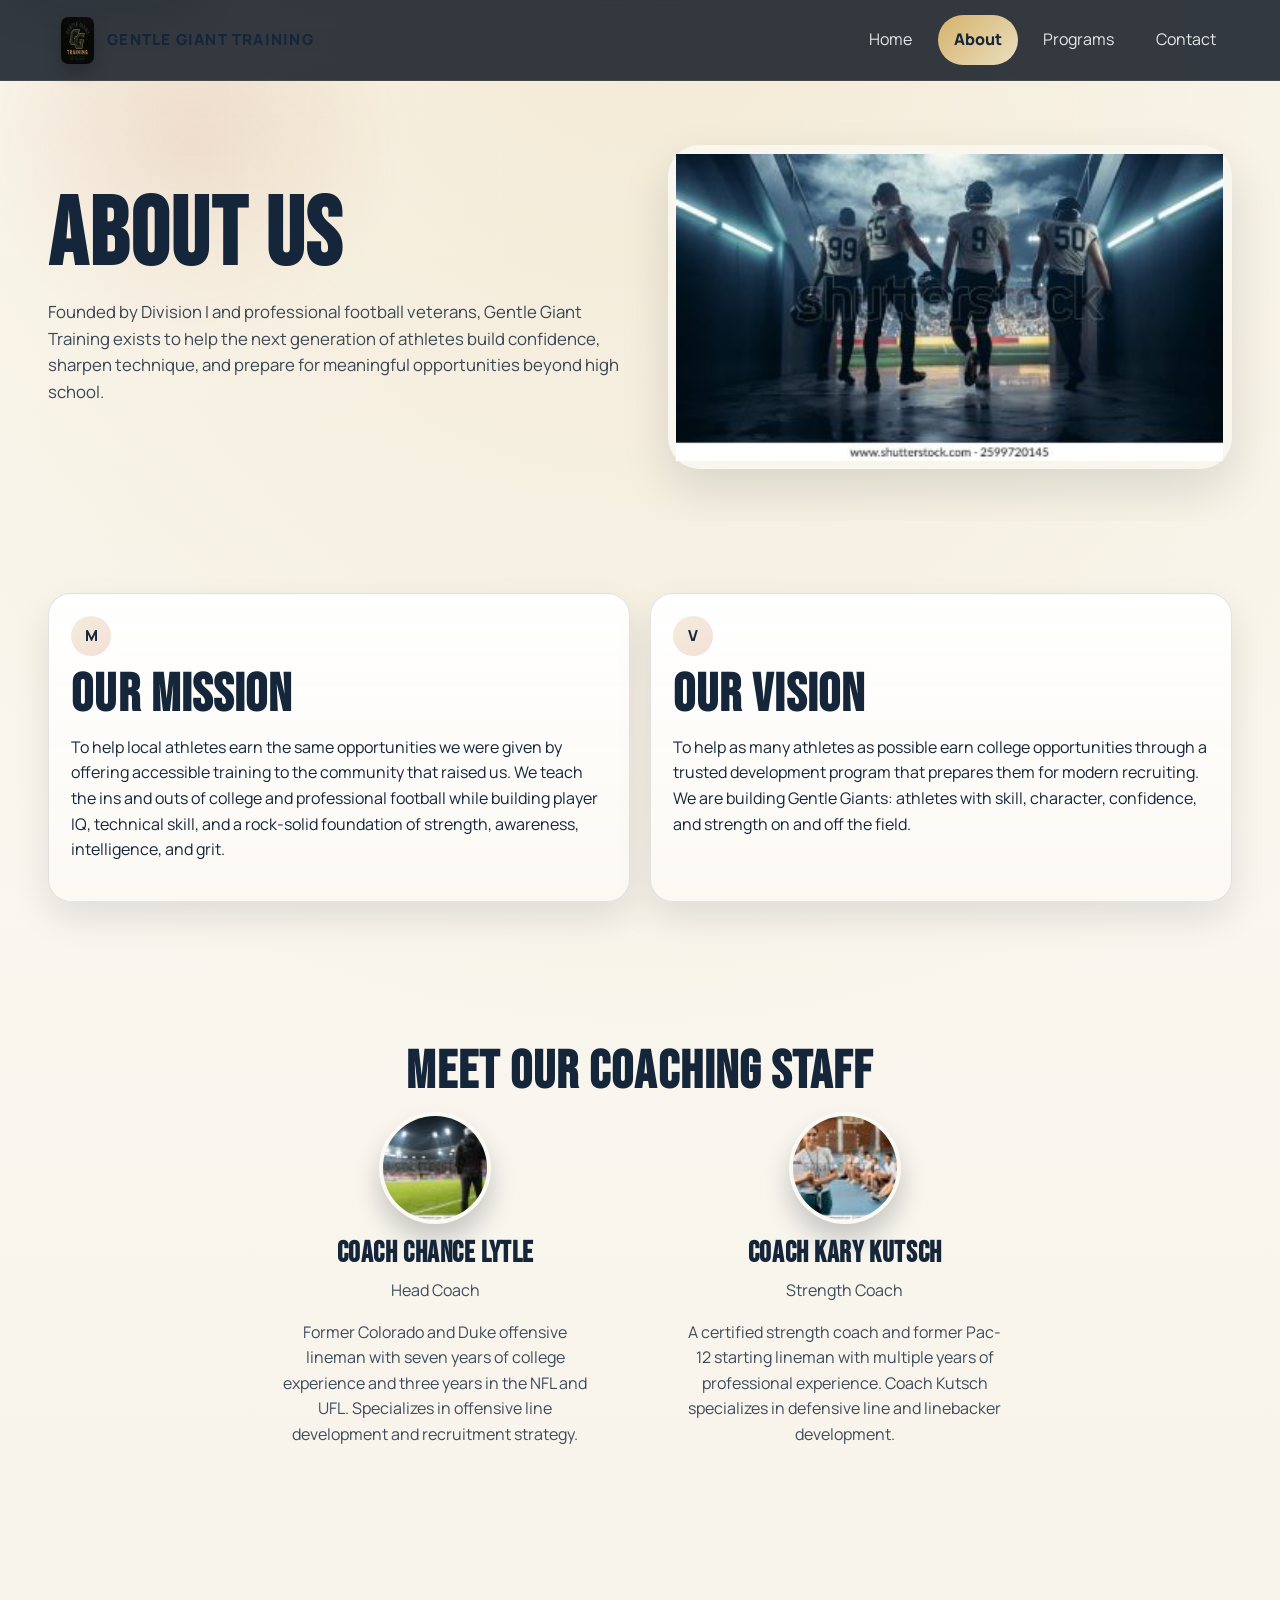
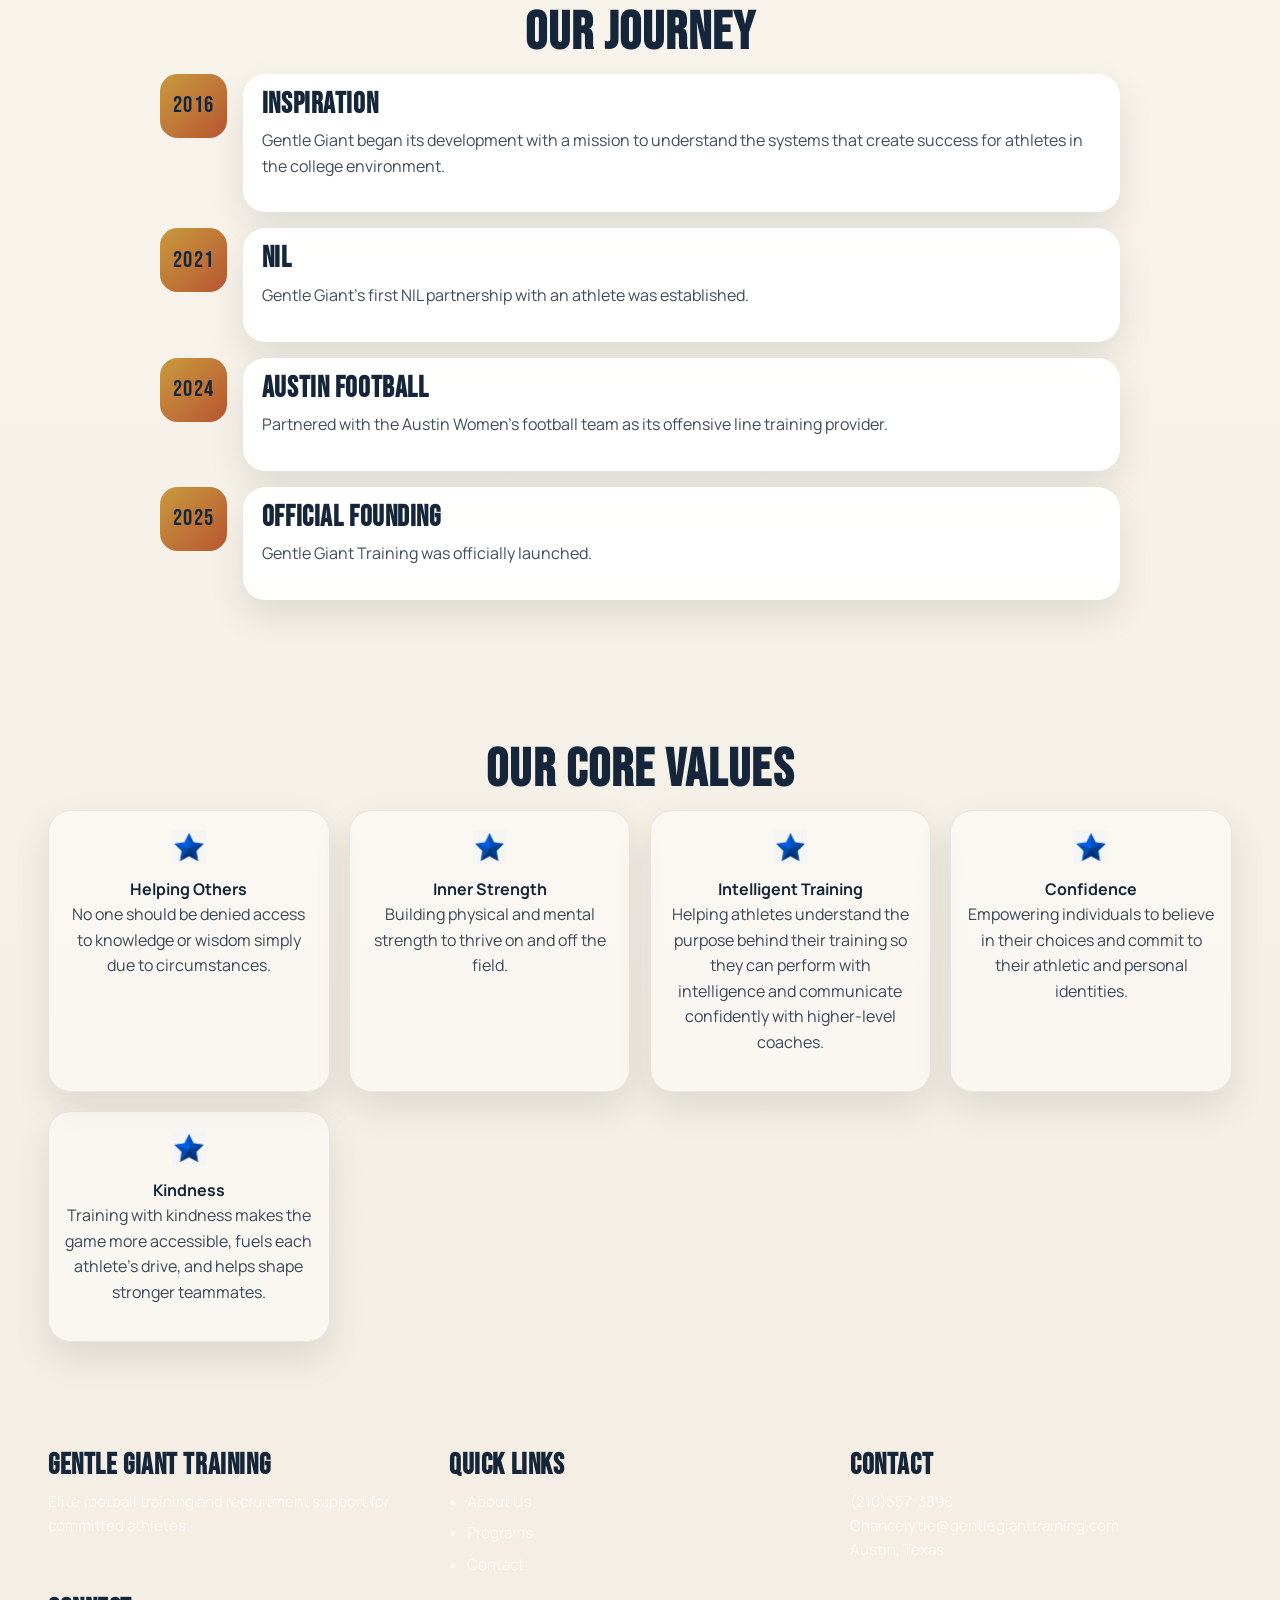
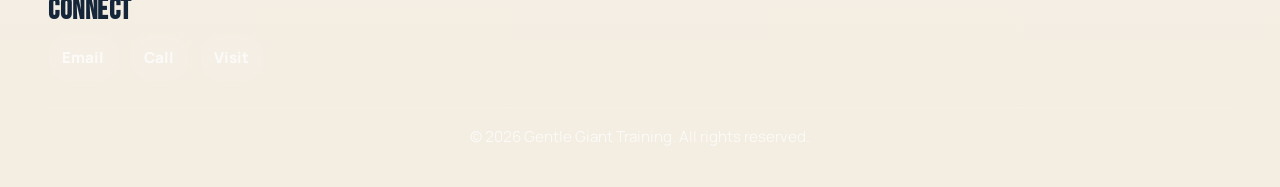
==== commit 2d3be00d: "undos" ====
--- a/about.html
+++ b/about.html
@@ -7,7 +7,8 @@
   <meta name="description" content="Learn about Gentle Giant Training, our coaching mission, staff, athlete development philosophy, and core values.">
   <link rel="preconnect" href="https://fonts.googleapis.com">
   <link rel="preconnect" href="https://fonts.gstatic.com" crossorigin>
-  <link href="https://fonts.googleapis.com/css2?family=Inter:wght@400;500;600;700;800&display=swap" rel="stylesheet">
+  <link href="https://fonts.googleapis.com/css2?family=Bebas+Neue&family=Manrope:wght@400;500;600;700;800&display=swap" rel="stylesheet">
+  <meta name="theme-color" content="#102238">
   <link rel="stylesheet" href="css/main.css">
 </head>
 <body>
@@ -22,7 +23,7 @@
           <source srcset="images/gentlegiantlogo-48.jpg 48w, images/gentlegiantlogo-96.jpg 96w" sizes="32px">
           <img src="images/gentlegiantlogo-48.jpg" width="48" height="47" alt="Gentle Giant Training logo">
         </picture>
-        <span>The Gentle Giant</span>
+        <span>Gentle Giant Training</span>
       </a>
       <button class="menu-toggle" type="button" aria-expanded="false" aria-controls="site-nav" aria-label="Open site navigation">
         <span class="menu-toggle-line" aria-hidden="true"></span>
@@ -44,7 +45,7 @@
       <div class="container hero-grid">
         <div class="reveal">
           <h1>About Us</h1>
-          <p class="lead">Founded by local Division 1 and Professional football veterans, Gentle Giant Training exists to help the next generation of football players build confidence, sharpen their game, and prepare for meaningful opportunities beyond high school.</p>
+          <p class="lead">Founded by Division I and professional football veterans, Gentle Giant Training exists to help the next generation of athletes build confidence, sharpen technique, and prepare for meaningful opportunities beyond high school.</p>
         </div>
         <div class="hero-media reveal">
           <picture>
@@ -63,12 +64,12 @@
         <article class="card reveal">
           <span class="icon-badge" aria-hidden="true">M</span>
           <h2>Our Mission</h2>
-          <p>To help local athletes earn the same opportunities we were afforded by providing accessible training for the community that raised us. Teaching them the in’s and out’s of college and professional football. Developing their player IQ and style of play. Establishing a rock solid foundation founded on principles of strength, awareness, intelligence and grit.</p>
+          <p>To help local athletes earn the same opportunities we were given by offering accessible training to the community that raised us. We teach the ins and outs of college and professional football while building player IQ, technical skill, and a rock-solid foundation of strength, awareness, intelligence, and grit.</p>
         </article>
         <article class="card reveal">
           <span class="icon-badge" aria-hidden="true">V</span>
           <h2>Our Vision</h2>
-          <p>To get as many kids college scholarships as possible by creating a trusted accessible football development program that equips them with the tools to navigate the modern college football experience. Creating Gentle Giants, Athletes with high recruitability, skill, character and strength on the field as well as off.</p>
+          <p>To help as many athletes as possible earn college opportunities through a trusted development program that prepares them for modern recruiting. We are building Gentle Giants: athletes with skill, character, confidence, and strength on and off the field.</p>
         </article>
       </div>
     </section>
@@ -83,20 +84,20 @@
           <article class="coach-card reveal">
             <picture>
               <source srcset="images/coach-1-96.jpg 96w, images/coach-1-160.jpg 160w" sizes="88px">
-              <img src="images/coach-1-160.jpg" width="160" height="112" alt="Head coach Michael Davis smiling in team gear" loading="lazy">
+              <img src="images/coach-1-160.jpg" width="160" height="112" alt="Coach Chance Lytle smiling in team gear" loading="lazy">
             </picture>
             <h3>Coach Chance Lytle</h3>
             <p>Head Coach</p>
-            <p>Former Colorado and Duke Offensive Lineman with 7 years of College experience and 3 years of NFL/UFL experience. Specializes in Offensive line development and recruitment strategy.</p>
+            <p>Former Colorado and Duke offensive lineman with seven years of college experience and three years in the NFL and UFL. Specializes in offensive line development and recruitment strategy.</p>
           </article>
           <article class="coach-card reveal">
             <picture>
               <source srcset="images/coach-2-96.jpg 96w, images/coach-2-160.jpg 160w" sizes="88px">
-              <img src="images/coach-2-160.jpg" width="160" height="112" alt="Coach Sarah Martinez standing on the training field" loading="lazy">
+              <img src="images/coach-2-160.jpg" width="160" height="112" alt="Coach Kary Kutsch standing on the training field" loading="lazy">
             </picture>
             <h3>Coach Kary Kutsch</h3>
             <p>Strength Coach</p>
-            <p>As a certified strength coach with a background Former PAC-12 Starting Lineman with multiple years of professional play Coach Kutsch specializes with defensive line and linebackers.</p>
+            <p>A certified strength coach and former Pac-12 starting lineman with multiple years of professional experience. Coach Kutsch specializes in defensive line and linebacker development.</p>
           </article>
         </div>
       </div>
@@ -113,21 +114,21 @@
             <div class="timeline-year">2016</div>
             <div class="timeline-body">
               <h3>Inspiration</h3>
-              <p>Gentle Giant began it’s development with a mission to understand the systems that create success for athletes in the college environment.</p>
+              <p>Gentle Giant began its development with a mission to understand the systems that create success for athletes in the college environment.</p>
             </div>
           </article>
           <article class="timeline-item reveal">
             <div class="timeline-year">2021</div>
             <div class="timeline-body">
               <h3>NIL</h3>
-              <p>Gentle Giants first NIL partnership with an athlete was made.</p>
+              <p>Gentle Giant's first NIL partnership with an athlete was established.</p>
             </div>
           </article>
           <article class="timeline-item reveal">
             <div class="timeline-year">2024</div>
             <div class="timeline-body">
               <h3>Austin Football</h3>
-              <p>partnered with the Austin Women’s football team as their Offensive Line Training provider.</p>
+              <p>Partnered with the Austin Women's football team as its offensive line training provider.</p>
             </div>
           </article>
           <article class="timeline-item reveal">
@@ -153,7 +154,7 @@
               <source srcset="images/blue-star-32.png 32w, images/blue-star-64.png 64w" sizes="32px">
               <img class="value-icon" src="images/blue-star-32.png" width="32" height="32" alt="" aria-hidden="true" loading="lazy">
             </picture>
-            <strong>Helping otthers</strong>
+            <strong>Helping Others</strong>
             <p>No one should be denied access to knowledge or wisdom simply due to circumstances.</p>
           </div>
           <div class="value-item reveal">
@@ -162,7 +163,7 @@
               <img class="value-icon" src="images/blue-star-32.png" width="32" height="32" alt="" aria-hidden="true" loading="lazy">
             </picture>
             <strong>Inner Strength</strong>
-            <p>Building Physical and Mental Strength to thrive on and off the field.</p>
+            <p>Building physical and mental strength to thrive on and off the field.</p>
           </div>
           <div class="value-item reveal">
             <picture>
@@ -170,7 +171,7 @@
               <img class="value-icon" src="images/blue-star-32.png" width="32" height="32" alt="" aria-hidden="true" loading="lazy">
             </picture>
             <strong>Intelligent Training</strong>
-            <p>Understanding the purposes of training and creating intellectual agency in athletes to showcase to higher level coaches. </p>
+            <p>Helping athletes understand the purpose behind their training so they can perform with intelligence and communicate confidently with higher-level coaches.</p>
           </div>
           <div class="value-item reveal">
             <picture>
@@ -186,7 +187,7 @@
               <img class="value-icon" src="images/blue-star-32.png" width="32" height="32" alt="" aria-hidden="true" loading="lazy">
             </picture>
             <strong>Kindness</strong>
-            <p>Training with Kindness creates an accessibility and love for the game that fuels athletes drive and creates the conditions for a good teammate to be made.</p>
+            <p>Training with kindness makes the game more accessible, fuels each athlete's drive, and helps shape stronger teammates.</p>
           </div>
         </div>
       </div>
@@ -214,16 +215,16 @@
         <p><a href="tel:2105573896">(210)557-3896</a><br><a href="mailto:Chancelytle@gentlegianttraining.com">Chancelytle@gentlegianttraining.com</a><br>Austin, Texas</p>
       </section>
       <section>
-        <h3>Follow Us</h3>
-        <ul class="social-list" aria-label="Social media links">
-          <li><a href="#" aria-label="Instagram">IG</a></li>
-          <li><a href="#" aria-label="Facebook">FB</a></li>
-          <li><a href="#" aria-label="YouTube">YT</a></li>
+        <h3>Connect</h3>
+        <ul class="social-list" aria-label="Contact actions">
+          <li><a href="mailto:Chancelytle@gentlegianttraining.com" aria-label="Email Gentle Giant Training">Email</a></li>
+          <li><a href="tel:2105573896" aria-label="Call Gentle Giant Training">Call</a></li>
+          <li><a href="contact.html" aria-label="Open the contact page">Visit</a></li>
         </ul>
       </section>
     </div>
     <div class="container copyright">
-      <small>&copy; 2025 Gentle Giant Training. All rights reserved.</small>
+      <small>&copy; 2026 Gentle Giant Training. All rights reserved.</small>
     </div>
   </footer>
 
--- a/css/main.css
+++ b/css/main.css
@@ -1,44 +1,42 @@
 :root {
+<<<<<<< HEAD
+<<<<<<< HEAD
 <<<<<<< ours
+=======
+>>>>>>> parent of 662ee61 (undos the big mistake I made)
   --primary: #182a3a;
   --secondary: #425b6f;
   --accent: #d6bb80;
   --accent-dark: #a08348;
+=======
+  --navy-950: #08111c;
+  --navy-900: #102238;
+  --navy-800: #183552;
+  --navy-700: #23486e;
+  --sand-100: #f6f0e4;
+  --sand-200: #ebdec0;
+  --gold-400: #d5b36a;
+  --gold-500: #c79a3d;
+  --gold-600: #a97c28;
+  --rust-500: #b95632;
+>>>>>>> parent of 4a68dcb (fixes the colours)
   --white: #ffffff;
   --ink: #15263a;
   --muted: #5b6878;
-  --surface: #f8f8f6;
+  --surface: #fffdfa;
   --surface-strong: #f4efe4;
-  --border: rgba(24, 42, 58, 0.16);
-  --shadow-soft: 0 20px 50px rgba(24, 42, 58, 0.14);
-  --shadow-card: 0 16px 36px rgba(24, 42, 58, 0.1);
+  --border: rgba(16, 34, 56, 0.12);
+  --shadow-soft: 0 20px 50px rgba(8, 17, 28, 0.12);
+  --shadow-card: 0 16px 36px rgba(8, 17, 28, 0.1);
   --radius-sm: 0.85rem;
   --radius-md: 1.4rem;
   --radius-lg: 2rem;
   --container: min(74rem, calc(100% - 2rem));
-=======
-  /* I put the main site colours here so they are easier to reuse. */
-  --primary: #182A3A;
-  --secondary: #425B6F;
-  --accent: #D6BB80;
-  --accent-dark: #A08348;
-  --white: #FFFFFF;
-  --muted: #7A7E74;
-  --surface: #F8F8F6;
-  --border: rgba(24, 42, 58, 0.16);
-  --shadow: 0 12px 30px rgba(24, 42, 58, 0.14);
-  --radius: 0.35rem;
-  --container: min(92rem, calc(100% - 2rem));
->>>>>>> theirs
 }
 
 *,
 *::before,
 *::after {
-<<<<<<< ours
-=======
-  /* This makes padding and borders easier to work with. */
->>>>>>> theirs
   box-sizing: border-box;
 }
 
@@ -47,35 +45,21 @@
 }
 
 body {
-<<<<<<< ours
   margin: 0;
   font-family: "Manrope", sans-serif;
-  background: var(--primary);
+  background:
+    radial-gradient(circle at top, rgba(213, 179, 106, 0.22), transparent 32%),
+    linear-gradient(180deg, #fcfaf4 0%, #f3ede2 100%);
   color: var(--ink);
-=======
-  /* This sets up the main font and base page colours. */
-  margin: 0;
-  font-family: "Inter", sans-serif;
-  background: var(--primary);
-  color: var(--primary);
->>>>>>> theirs
   line-height: 1.6;
 }
 
 img {
-<<<<<<< ours
-=======
-  /* This keeps images from overflowing their containers. */
->>>>>>> theirs
   display: block;
   max-width: 100%;
 }
 
 picture {
-<<<<<<< ours
-=======
-  /* This lets picture tags act like the image inside them in most places. */
->>>>>>> theirs
   display: contents;
 }
 
@@ -91,23 +75,26 @@
 }
 
 a:hover {
-  color: var(--accent-dark);
+  color: var(--gold-600);
 }
 
 :focus-visible {
+<<<<<<< HEAD
+<<<<<<< HEAD
 <<<<<<< ours
 =======
   /* This makes keyboard focus easier to see. */
 >>>>>>> theirs
+=======
+>>>>>>> parent of 662ee61 (undos the big mistake I made)
   outline: 3px solid var(--accent-dark);
+=======
+  outline: 3px solid var(--rust-500);
+>>>>>>> parent of 4a68dcb (fixes the colours)
   outline-offset: 3px;
 }
 
 .visually-hidden {
-<<<<<<< ours
-=======
-  /* This hides text visually but still lets screen readers read it. */
->>>>>>> theirs
   position: absolute;
   width: 1px;
   height: 1px;
@@ -120,29 +107,16 @@
 }
 
 .skip-link {
-<<<<<<< ours
-=======
-  /* The skip link is hidden until it gets keyboard focus. */
->>>>>>> theirs
   position: absolute;
   left: 1rem;
   top: -4rem;
   z-index: 1000;
-<<<<<<< ours
   padding: 0.8rem 1rem;
   background: var(--white);
-  color: var(--primary);
+  color: var(--navy-900);
   border-radius: 999px;
   text-decoration: none;
   box-shadow: var(--shadow-soft);
-=======
-  padding: 0.75rem 1rem;
-  background: var(--white);
-  color: var(--primary);
-  border-radius: var(--radius);
-  text-decoration: none;
-  box-shadow: var(--shadow);
->>>>>>> theirs
 }
 
 .skip-link:focus {
@@ -150,28 +124,16 @@
 }
 
 .site-header {
-<<<<<<< ours
   position: sticky;
   top: 0;
   z-index: 20;
-  background: rgba(24, 42, 58, 0.92);
+  background: rgba(8, 17, 28, 0.82);
   backdrop-filter: blur(16px);
-=======
-  /* This keeps the menu at the top while scrolling. */
-  position: sticky;
-  top: 0;
-  z-index: 20;
-  background: rgba(24, 42, 58, 0.98);
->>>>>>> theirs
   border-bottom: 1px solid rgba(255, 255, 255, 0.08);
 }
 
 .header-inner,
 .container {
-<<<<<<< ours
-=======
-  /* This gives the content a max width and keeps it centered. */
->>>>>>> theirs
   width: var(--container);
   margin: 0 auto;
 }
@@ -181,35 +143,22 @@
   align-items: center;
   justify-content: space-between;
   gap: 1rem;
-<<<<<<< ours
   min-height: 5rem;
-=======
-  min-height: 4rem;
->>>>>>> theirs
 }
 
 .brand {
   display: inline-flex;
   align-items: center;
-<<<<<<< ours
   gap: 0.8rem;
   text-decoration: none;
   font-size: 0.95rem;
   font-weight: 800;
   letter-spacing: 0.08em;
   text-transform: uppercase;
-=======
-  gap: 0.6rem;
-  text-decoration: none;
-  font-size: 0.85rem;
-  font-weight: 700;
-  letter-spacing: 0.02em;
->>>>>>> theirs
   color: var(--white);
 }
 
 .brand img {
-<<<<<<< ours
   width: 2.1rem;
   border-radius: 0.45rem;
   box-shadow: 0 8px 18px rgba(0, 0, 0, 0.22);
@@ -225,23 +174,6 @@
   border: 1px solid rgba(255, 255, 255, 0.18);
   border-radius: 999px;
   background: rgba(255, 255, 255, 0.05);
-=======
-  width: 1.65rem;
-  border-radius: 0.2rem;
-}
-
-.menu-toggle {
-  /* This is the mobile menu button. */
-  display: inline-flex;
-  align-items: center;
-  justify-content: center;
-  width: 2.75rem;
-  height: 2.75rem;
-  padding: 0;
-  border: 1px solid rgba(255, 255, 255, 0.22);
-  border-radius: var(--radius);
-  background: transparent;
->>>>>>> theirs
   color: var(--white);
 }
 
@@ -251,10 +183,7 @@
   height: 2px;
   background: currentColor;
   position: relative;
-<<<<<<< ours
   transition: background-color 180ms ease;
-=======
->>>>>>> theirs
 }
 
 .menu-toggle-line::before,
@@ -265,7 +194,6 @@
   width: 1.25rem;
   height: 2px;
   background: currentColor;
-<<<<<<< ours
   transition: transform 180ms ease, top 180ms ease;
 }
 
@@ -292,34 +220,14 @@
 }
 
 .site-nav {
-=======
-}
-
-.menu-toggle-line::before {
-  top: -0.35rem;
-}
-
-.menu-toggle-line::after {
-  top: 0.35rem;
-}
-
-.site-nav {
-  /* On small screens the menu starts hidden and opens with JavaScript. */
->>>>>>> theirs
   position: absolute;
   top: calc(100% + 1px);
   left: 0;
   right: 0;
-<<<<<<< ours
   display: none;
   padding: 0.6rem 1rem 1rem;
-  background: rgba(24, 42, 58, 0.98);
+  background: rgba(8, 17, 28, 0.96);
   border-bottom: 1px solid rgba(255, 255, 255, 0.08);
-=======
-  background: var(--primary);
-  border-bottom: 1px solid rgba(255, 255, 255, 0.08);
-  display: none;
->>>>>>> theirs
 }
 
 .site-nav[data-open="true"] {
@@ -327,22 +235,15 @@
 }
 
 .site-nav ul {
-<<<<<<< ours
   display: grid;
   gap: 0.4rem;
   list-style: none;
   margin: 0;
   padding: 0;
-=======
-  list-style: none;
-  margin: 0;
-  padding: 0.5rem 1rem 1rem;
->>>>>>> theirs
 }
 
 .site-nav a {
   display: block;
-<<<<<<< ours
   padding: 0.85rem 1rem;
   border-radius: 999px;
   color: rgba(255, 255, 255, 0.88);
@@ -357,27 +258,25 @@
 }
 
 .site-nav a[aria-current="page"] {
-  color: var(--primary);
-  background: var(--accent);
+  color: var(--navy-950);
+  background: linear-gradient(135deg, var(--gold-400), var(--sand-200));
   font-weight: 800;
-=======
-  padding: 0.75rem 0;
-  font-size: 0.92rem;
-  text-decoration: none;
-  color: rgba(255, 255, 255, 0.86);
-}
-
-.site-nav a[aria-current="page"] {
-  font-weight: 700;
-  color: var(--accent);
->>>>>>> theirs
 }
 
 .hero,
 .hero-banner,
 .band-accent {
+<<<<<<< HEAD
+<<<<<<< HEAD
 <<<<<<< ours
+=======
+>>>>>>> parent of 662ee61 (undos the big mistake I made)
   background: var(--accent);
+=======
+  background:
+    linear-gradient(135deg, rgba(213, 179, 106, 0.96), rgba(246, 240, 228, 0.98)),
+    var(--sand-100);
+>>>>>>> parent of 4a68dcb (fixes the colours)
 }
 
 .hero {
@@ -391,7 +290,7 @@
   position: absolute;
   inset: 0;
   background:
-    radial-gradient(circle at 15% 15%, rgba(160, 131, 72, 0.18), transparent 18%),
+    radial-gradient(circle at 15% 15%, rgba(185, 86, 50, 0.2), transparent 18%),
     linear-gradient(90deg, rgba(255, 255, 255, 0.12) 1px, transparent 1px),
     linear-gradient(rgba(255, 255, 255, 0.12) 1px, transparent 1px);
   background-size: auto, 2.4rem 2.4rem, 2.4rem 2.4rem;
@@ -407,6 +306,8 @@
 }
 
 .band-dark {
+<<<<<<< HEAD
+<<<<<<< HEAD
 =======
   /* Gold sections use the accent colour from the palette. */
   background: var(--accent);
@@ -415,7 +316,14 @@
 .band-dark {
   /* Dark sections use the blue-gray colour. */
 >>>>>>> theirs
+=======
+>>>>>>> parent of 662ee61 (undos the big mistake I made)
   background: var(--secondary);
+=======
+  background:
+    linear-gradient(180deg, rgba(16, 34, 56, 0.98), rgba(8, 17, 28, 0.98)),
+    var(--navy-900);
+>>>>>>> parent of 4a68dcb (fixes the colours)
   color: var(--white);
 }
 
@@ -433,43 +341,39 @@
 }
 
 .footer {
+<<<<<<< HEAD
   background: var(--primary);
+<<<<<<< HEAD
 <<<<<<< ours
+=======
+  background:
+    radial-gradient(circle at top, rgba(213, 179, 106, 0.12), transparent 22%),
+    var(--navy-950);
+>>>>>>> parent of 4a68dcb (fixes the colours)
+=======
+>>>>>>> parent of 662ee61 (undos the big mistake I made)
   color: rgba(255, 255, 255, 0.86);
 }
 
 .hero-grid {
   display: grid;
   gap: 2rem;
-=======
-  color: rgba(255, 255, 255, 0.85);
-}
-
-.hero {
-  /* This is the main top section spacing. */
-  padding: 2.75rem 0 2.25rem;
-}
-
-.hero-grid {
-  /* This stacks on mobile and becomes two columns on desktop. */
-  display: grid;
-  gap: 1.5rem;
->>>>>>> theirs
   align-items: center;
 }
 
 .eyebrow {
   display: inline-block;
-<<<<<<< ours
   margin-bottom: 0.8rem;
   padding: 0.35rem 0.7rem;
   border-radius: 999px;
-  background: rgba(24, 42, 58, 0.08);
+  background: rgba(16, 34, 56, 0.08);
   font-size: 0.74rem;
   font-weight: 800;
   text-transform: uppercase;
   letter-spacing: 0.18em;
+<<<<<<< HEAD
   color: var(--secondary);
+<<<<<<< HEAD
 =======
   margin-bottom: 0.6rem;
   font-size: 0.78rem;
@@ -478,13 +382,17 @@
   letter-spacing: 0.12em;
   color: var(--accent-dark);
 >>>>>>> theirs
+=======
+  color: var(--navy-800);
+>>>>>>> parent of 4a68dcb (fixes the colours)
+=======
+>>>>>>> parent of 662ee61 (undos the big mistake I made)
 }
 
 h1,
 h2,
 h3,
 h4,
-<<<<<<< ours
 p,
 blockquote {
   margin-top: 0;
@@ -507,27 +415,10 @@
   margin-bottom: 0.9rem;
   font-size: clamp(2.2rem, 5vw, 3.4rem);
   line-height: 0.95;
-=======
-p {
-  margin-top: 0;
-}
-
-h1 {
-  margin-bottom: 0.85rem;
-  font-size: clamp(2rem, 5vw, 3.4rem);
-  line-height: 1.02;
-}
-
-h2 {
-  margin-bottom: 0.85rem;
-  font-size: clamp(1.45rem, 3vw, 2.2rem);
-  line-height: 1.15;
->>>>>>> theirs
 }
 
 h3 {
   margin-bottom: 0.55rem;
-<<<<<<< ours
   font-size: clamp(1.4rem, 2.8vw, 1.8rem);
   line-height: 1;
 }
@@ -548,27 +439,6 @@
 
 .section-tight {
   padding: 2.4rem 0;
-=======
-  font-size: 1rem;
-  line-height: 1.25;
-}
-
-.lead {
-  max-width: 36rem;
-  color: rgba(24, 42, 58, 0.82);
-}
-
-.band-dark .lead {
-  color: rgba(255, 255, 255, 0.86);
-}
-
-.section {
-  padding: 2.5rem 0;
-}
-
-.section-tight {
-  padding: 1.8rem 0;
->>>>>>> theirs
 }
 
 .section-title,
@@ -578,7 +448,6 @@
 }
 
 .section-intro {
-<<<<<<< ours
   max-width: 45rem;
   margin: 0 auto 2rem;
   color: rgba(255, 255, 255, 0.76);
@@ -586,27 +455,18 @@
 
 .centered-lead {
   margin-inline: auto;
-=======
-  max-width: 44rem;
-  margin: 0 auto 1.4rem;
-  color: rgba(255, 255, 255, 0.82);
->>>>>>> theirs
 }
 
 .band-accent .section-intro,
 .band-accent .section-title {
-  color: var(--primary);
+  color: var(--navy-900);
 }
 
 .band-accent p,
 .band-accent li,
 .band-accent label,
 .band-accent summary {
-<<<<<<< ours
   color: rgba(21, 38, 58, 0.84);
-=======
-  color: rgba(24, 42, 58, 0.86);
->>>>>>> theirs
 }
 
 .button,
@@ -618,7 +478,6 @@
 }
 
 .button {
-<<<<<<< ours
   display: inline-flex;
   align-items: center;
   justify-content: center;
@@ -626,61 +485,46 @@
   padding: 0.92rem 1.4rem;
   border: 1px solid transparent;
   border-radius: 999px;
-  background: var(--secondary);
+  background: linear-gradient(135deg, var(--rust-500), #d0714d);
   color: var(--white);
   text-decoration: none;
   font-weight: 800;
   letter-spacing: 0.02em;
-  box-shadow: 0 14px 28px rgba(24, 42, 58, 0.22);
+  box-shadow: 0 14px 28px rgba(185, 86, 50, 0.24);
   transition: transform 180ms ease, box-shadow 180ms ease, filter 180ms ease;
-=======
-  /* This is the main button style used across the site. */
-  display: inline-flex;
-  align-items: center;
-  justify-content: center;
-  min-width: 8rem;
-  padding: 0.8rem 1.25rem;
-  border: 1px solid transparent;
-  border-radius: 0.3rem;
-  background: var(--secondary);
-  color: var(--white);
-  text-decoration: none;
-  font-weight: 600;
-  transition: transform 180ms ease, background-color 180ms ease, border-color 180ms ease;
->>>>>>> theirs
 }
 
 .button:hover,
 .button:focus-visible {
-<<<<<<< ours
   color: var(--white);
   transform: translateY(-2px);
+<<<<<<< HEAD
   background: var(--primary);
   box-shadow: 0 18px 34px rgba(24, 42, 58, 0.28);
   filter: none;
-=======
-  background: var(--primary);
-  color: var(--white);
-  transform: translateY(-1px);
->>>>>>> theirs
 }
 
 .button-secondary {
   background: var(--accent);
   color: var(--primary);
   border-color: rgba(24, 42, 58, 0.18);
-<<<<<<< ours
   box-shadow: 0 14px 28px rgba(160, 131, 72, 0.24);
-=======
->>>>>>> theirs
 }
 
 .button-secondary:hover,
 .button-secondary:focus-visible {
   background: var(--accent-dark);
   color: var(--white);
-<<<<<<< ours
   box-shadow: 0 18px 34px rgba(160, 131, 72, 0.28);
+=======
+  box-shadow: 0 18px 34px rgba(185, 86, 50, 0.3);
+  filter: saturate(1.05);
+}
+
+.button-secondary {
+  background: linear-gradient(135deg, var(--navy-800), var(--navy-900));
+  box-shadow: 0 14px 28px rgba(16, 34, 56, 0.28);
+>>>>>>> parent of 4a68dcb (fixes the colours)
 }
 
 .card-grid,
@@ -716,24 +560,6 @@
 .contact-card {
   height: 100%;
   transition: transform 180ms ease, box-shadow 180ms ease, border-color 180ms ease;
-=======
-}
-
-.card-grid {
-  /* This grid is reused for card layouts. */
-  display: grid;
-  gap: 1rem;
-}
-
-.card {
-  /* Cards stay white so they stand out on both gold and dark sections. */
-  background: var(--white);
-  border: 1px solid var(--border);
-  border-radius: var(--radius);
-  padding: 1.1rem;
-  box-shadow: 0 6px 16px rgba(24, 42, 58, 0.08);
-  color: var(--primary);
->>>>>>> theirs
 }
 
 .band-dark .card,
@@ -747,7 +573,6 @@
 .band-dark .card label,
 .band-dark .card strong,
 .band-dark .card span {
-<<<<<<< ours
   color: var(--ink);
 }
 
@@ -758,8 +583,8 @@
   place-items: center;
   margin-bottom: 0.8rem;
   border-radius: 50%;
-  background: rgba(214, 187, 128, 0.24);
-  color: var(--accent-dark);
+  background: linear-gradient(135deg, rgba(213, 179, 106, 0.24), rgba(185, 86, 50, 0.18));
+  color: var(--navy-900);
   font-size: 0.95rem;
   font-weight: 800;
 }
@@ -774,68 +599,25 @@
   border-radius: var(--radius-md);
   background: rgba(255, 255, 255, 0.56);
   box-shadow: var(--shadow-card);
-=======
-  color: var(--primary);
-}
-
-.feature-card,
-.program-card,
-.testimonial-card,
-.schedule-card,
-.pricing-card,
-.contact-card {
-  height: 100%;
-}
-
-.icon-badge {
-  width: 2.2rem;
-  height: 2.2rem;
-  display: inline-grid;
-  place-items: center;
-  border-radius: 50%;
-  background: rgba(214, 187, 128, 0.24);
-  color: var(--accent-dark);
-  font-size: 0.85rem;
-  font-weight: 700;
-}
-
-.stats {
-  display: grid;
-  gap: 1rem;
->>>>>>> theirs
   text-align: center;
 }
 
 .stat strong {
   display: block;
-<<<<<<< ours
   margin-bottom: 0.25rem;
   font-family: "Bebas Neue", sans-serif;
   font-size: clamp(2.5rem, 6vw, 3.7rem);
   line-height: 1;
-  color: var(--primary);
+  color: var(--navy-900);
 }
 
 .stat span {
   color: rgba(21, 38, 58, 0.72);
   font-size: 0.96rem;
-=======
-  font-size: clamp(1.5rem, 3vw, 2rem);
-}
-
-.stat span {
-  color: rgba(24, 42, 58, 0.72);
-  font-size: 0.92rem;
-}
-
-.band-dark .stat span {
-  color: rgba(255, 255, 255, 0.78);
->>>>>>> theirs
 }
 
 .hero-media img,
 .image-panel img {
-<<<<<<< ours
   width: 100%;
   height: 100%;
   object-fit: cover;
@@ -846,7 +628,7 @@
   min-height: 19rem;
   padding: 0.55rem;
   border-radius: var(--radius-lg);
-  background: rgba(255, 255, 255, 0.4);
+  background: linear-gradient(135deg, rgba(255, 255, 255, 0.58), rgba(255, 255, 255, 0.22));
   box-shadow: var(--shadow-soft);
 }
 
@@ -858,42 +640,11 @@
 }
 
 .programs-grid,
-=======
-  /* This makes the images crop nicely inside their boxes. */
-  width: 100%;
-  height: 100%;
-  object-fit: cover;
-  border-radius: var(--radius);
-}
-
-.hero-media {
-  min-height: 16rem;
-  border: 4px solid rgba(255, 255, 255, 0.45);
-  border-radius: calc(var(--radius) + 0.1rem);
-  overflow: hidden;
-  box-shadow: var(--shadow);
-}
-
-.program-visual {
-  /* This controls the wide field image on the Programs page. */
-  max-width: 70rem;
-  min-height: clamp(13rem, 32vw, 25rem);
-  margin: 0 auto 2rem;
-  box-shadow: var(--shadow);
-}
-
-.programs-grid {
-  max-width: 70rem;
-  margin: 0 auto;
-}
-
->>>>>>> theirs
 .schedule-grid {
   max-width: 70rem;
   margin: 0 auto;
 }
 
-<<<<<<< ours
 .program-card .checklist,
 .pricing-card .checklist,
 .contact-card .hours-list {
@@ -901,16 +652,6 @@
 }
 
 .coach-grid {
-=======
-.schedule-card {
-  min-height: 100%;
-}
-
-.coach-grid {
-  /* This grid holds the coach cards. */
-  display: grid;
-  gap: 1.2rem;
->>>>>>> theirs
   text-align: center;
 }
 
@@ -923,7 +664,6 @@
 }
 
 .coach-card img {
-<<<<<<< ours
   width: 7rem;
   height: 7rem;
   margin: 0 auto 1rem;
@@ -945,38 +685,12 @@
   gap: 1rem;
   max-width: 60rem;
   margin: 0 auto;
-=======
-  width: 5.5rem;
-  height: 5.5rem;
-  margin: 0 auto 0.8rem;
-  border-radius: 50%;
-  object-fit: cover;
-  border: 3px solid rgba(24, 42, 58, 0.15);
-}
-
-.coach-card p {
-  max-width: 18rem;
-  margin-left: auto;
-  margin-right: auto;
-  color: rgba(24, 42, 58, 0.82);
-}
-
-.timeline {
-  /* This is the stacked timeline on the About page. */
-  display: grid;
-  gap: 0.8rem;
->>>>>>> theirs
 }
 
 .timeline-item {
   display: grid;
-<<<<<<< ours
   grid-template-columns: 4.2rem 1fr;
   gap: 1rem;
-=======
-  grid-template-columns: 3.25rem 1fr;
-  gap: 0.85rem;
->>>>>>> theirs
   align-items: start;
 }
 
@@ -984,10 +698,9 @@
   display: inline-flex;
   align-items: center;
   justify-content: center;
-<<<<<<< ours
   min-height: 4rem;
   border-radius: 1.1rem;
-  background: var(--primary);
+  background: linear-gradient(135deg, var(--gold-500), var(--rust-500));
   color: var(--white);
   font-family: "Bebas Neue", sans-serif;
   font-size: 1.45rem;
@@ -1004,92 +717,41 @@
 }
 
 .values-grid {
-=======
-  min-height: 3rem;
-  background: var(--primary);
-  color: var(--white);
-  border-radius: var(--radius);
-  font-weight: 700;
-}
-
-.timeline-body {
-  background: var(--white);
-  color: var(--primary);
-  border: 1px solid var(--border);
-  border-radius: var(--radius);
-  padding: 0.9rem 1rem;
-}
-
-.values-grid {
-  /* This grid holds the values and the blue star icons. */
-  display: grid;
-  gap: 1rem;
->>>>>>> theirs
   text-align: center;
 }
 
 .value-item {
   position: relative;
-<<<<<<< ours
   padding: 1.2rem 1rem;
   border-radius: var(--radius-md);
   background: rgba(255, 255, 255, 0.48);
   border: 1px solid rgba(16, 34, 56, 0.08);
   box-shadow: var(--shadow-card);
-=======
-  padding: 1rem;
->>>>>>> theirs
 }
 
 .value-icon {
   display: block;
-<<<<<<< ours
   width: 2.1rem;
   height: 2.1rem;
   margin: 0 auto 0.8rem;
-=======
-  width: 2rem;
-  height: 2rem;
-  margin: 0 auto 0.65rem;
->>>>>>> theirs
   object-fit: contain;
 }
 
 .image-panel {
-<<<<<<< ours
   overflow: hidden;
   border-radius: var(--radius-lg);
-=======
-  min-height: 13rem;
-  overflow: hidden;
-  border-radius: var(--radius);
->>>>>>> theirs
   border: 1px solid rgba(255, 255, 255, 0.24);
 }
 
 .checklist,
 .footer-links {
   margin: 0;
-<<<<<<< ours
   padding-left: 1.15rem;
-=======
-  padding-left: 1.1rem;
->>>>>>> theirs
 }
 
 .checklist li + li,
 .footer-links li + li {
-<<<<<<< ours
   margin-top: 0.45rem;
-=======
-  margin-top: 0.4rem;
-}
-
-.pricing-grid {
-  /* This grid holds the pricing cards. */
-  display: grid;
-  gap: 1rem;
->>>>>>> theirs
 }
 
 .pricing-card {
@@ -1099,30 +761,32 @@
 }
 
 .pricing-card.featured {
-<<<<<<< ours
   background: linear-gradient(180deg, rgba(255, 248, 232, 0.98), rgba(250, 238, 210, 0.98));
+<<<<<<< HEAD
   border-color: rgba(160, 131, 72, 0.45);
   box-shadow: 0 20px 42px rgba(160, 131, 72, 0.18);
+<<<<<<< HEAD
 =======
   border-color: rgba(160, 131, 72, 0.6);
   box-shadow: 0 10px 22px rgba(160, 131, 72, 0.18);
 >>>>>>> theirs
+=======
+  border-color: rgba(199, 154, 61, 0.38);
+  box-shadow: 0 20px 42px rgba(169, 124, 40, 0.18);
+>>>>>>> parent of 4a68dcb (fixes the colours)
+=======
+>>>>>>> parent of 662ee61 (undos the big mistake I made)
 }
 
 .price {
   display: flex;
   align-items: baseline;
-<<<<<<< ours
   flex-wrap: wrap;
   gap: 0.4rem;
-=======
-  gap: 0.3rem;
->>>>>>> theirs
   margin-bottom: 1rem;
 }
 
 .price strong {
-<<<<<<< ours
   font-family: "Bebas Neue", sans-serif;
   font-size: 3rem;
   line-height: 1;
@@ -1130,19 +794,6 @@
 
 .price span {
   color: rgba(21, 38, 58, 0.66);
-=======
-  font-size: 2rem;
-}
-
-.price span {
-  color: rgba(24, 42, 58, 0.64);
-}
-
-.form-grid {
-  /* This keeps the form fields spaced out evenly. */
-  display: grid;
-  gap: 0.9rem;
->>>>>>> theirs
 }
 
 .field-row {
@@ -1154,17 +805,12 @@
   display: block;
   margin-bottom: 0.35rem;
   font-size: 0.92rem;
-<<<<<<< ours
   font-weight: 700;
-=======
-  font-weight: 600;
->>>>>>> theirs
 }
 
 input,
 textarea {
   width: 100%;
-<<<<<<< ours
   padding: 0.88rem 0.95rem;
   border: 1px solid rgba(16, 34, 56, 0.18);
   border-radius: 1rem;
@@ -1175,16 +821,9 @@
 
 input:focus,
 textarea:focus {
-  border-color: rgba(160, 131, 72, 0.62);
-  box-shadow: 0 0 0 4px rgba(160, 131, 72, 0.14);
+  border-color: rgba(185, 86, 50, 0.62);
+  box-shadow: 0 0 0 4px rgba(185, 86, 50, 0.14);
   outline: none;
-=======
-  padding: 0.8rem 0.9rem;
-  border: 1px solid rgba(24, 42, 58, 0.24);
-  border-radius: 0.3rem;
-  background: var(--white);
-  color: var(--primary);
->>>>>>> theirs
 }
 
 textarea {
@@ -1200,7 +839,6 @@
 
 .checkbox-row input {
   width: auto;
-<<<<<<< ours
   margin-top: 0.25rem;
 }
 
@@ -1222,9 +860,6 @@
 
 .form-status[data-state="error"] {
   color: #9b2c2c;
-=======
-  margin-top: 0.2rem;
->>>>>>> theirs
 }
 
 .checkbox-row label,
@@ -1235,7 +870,6 @@
 .pricing-card li,
 .testimonial-card span,
 .timeline-body p {
-<<<<<<< ours
   color: rgba(21, 38, 58, 0.82);
 }
 
@@ -1250,14 +884,10 @@
 
 .contact-card + .contact-card {
   margin-top: 1rem;
-=======
-  color: rgba(24, 42, 58, 0.82);
->>>>>>> theirs
 }
 
 .map-frame {
   width: 100%;
-<<<<<<< ours
   min-height: 18rem;
   border: 0;
   border-radius: var(--radius-lg);
@@ -1271,41 +901,15 @@
   border-radius: var(--radius-md);
   overflow: hidden;
   box-shadow: var(--shadow-card);
-=======
-  min-height: 14rem;
-  border: 0;
-  border-radius: var(--radius);
-  background: var(--surface);
-}
-
-.faq-list {
-  /* The FAQ items stack with a small gap. */
-  display: grid;
-  gap: 0.6rem;
-}
-
-.faq-item {
-  background: var(--white);
-  border: 1px solid rgba(24, 42, 58, 0.14);
-  border-radius: var(--radius);
-  overflow: hidden;
->>>>>>> theirs
 }
 
 .faq-item summary {
   list-style: none;
   cursor: pointer;
-<<<<<<< ours
   padding: 1rem 1.1rem;
   font-weight: 800;
   background: rgba(255, 255, 255, 0.96);
   color: var(--ink);
-=======
-  padding: 0.9rem 1rem;
-  font-weight: 600;
-  background: var(--white);
-  color: var(--primary);
->>>>>>> theirs
 }
 
 .faq-item summary::-webkit-details-marker {
@@ -1313,28 +917,18 @@
 }
 
 .faq-item p {
-<<<<<<< ours
   padding: 0 1.1rem 1rem;
   margin-bottom: 0;
   color: rgba(21, 38, 58, 0.82);
-=======
-  padding: 0 1rem 1rem;
-  margin-bottom: 0;
-  color: rgba(24, 42, 58, 0.82);
->>>>>>> theirs
 }
 
 .testimonial-card {
   display: grid;
-<<<<<<< ours
   gap: 1rem;
 }
 
 .testimonial-card blockquote p {
   font-size: 1.06rem;
-=======
-  gap: 0.9rem;
->>>>>>> theirs
 }
 
 .testimonial-meta {
@@ -1344,37 +938,23 @@
 }
 
 .testimonial-meta img {
-<<<<<<< ours
   width: 3.3rem;
   height: 3.3rem;
-=======
-  width: 3rem;
-  height: 3rem;
->>>>>>> theirs
   border-radius: 50%;
   object-fit: cover;
 }
 
 .hours-list {
   display: grid;
-<<<<<<< ours
   gap: 0.55rem;
-=======
-  gap: 0.45rem;
->>>>>>> theirs
 }
 
 .hours-item {
   display: flex;
   justify-content: space-between;
   gap: 1rem;
-<<<<<<< ours
   border-bottom: 1px solid rgba(16, 34, 56, 0.08);
   padding-bottom: 0.55rem;
-=======
-  border-bottom: 1px solid rgba(24, 42, 58, 0.08);
-  padding-bottom: 0.45rem;
->>>>>>> theirs
 }
 
 .hours-item:last-child {
@@ -1382,24 +962,11 @@
   padding-bottom: 0;
 }
 
-<<<<<<< ours
-=======
-.footer-grid {
-  /* This lays out the footer columns. */
-  display: grid;
-  gap: 1.5rem;
-}
-
->>>>>>> theirs
 .footer small,
 .footer p,
 .footer li {
   color: rgba(255, 255, 255, 0.72);
-<<<<<<< ours
   font-size: 0.95rem;
-=======
-  font-size: 0.92rem;
->>>>>>> theirs
 }
 
 .footer a {
@@ -1408,19 +975,14 @@
 
 .social-list {
   display: flex;
-<<<<<<< ours
   flex-wrap: wrap;
   gap: 0.7rem;
-=======
-  gap: 0.6rem;
->>>>>>> theirs
   padding: 0;
   margin: 0;
   list-style: none;
 }
 
 .social-list a {
-<<<<<<< ours
   min-width: 3.2rem;
   padding: 0.7rem 0.9rem;
   display: inline-flex;
@@ -1439,34 +1001,15 @@
 
 .copyright {
   margin-top: 1.6rem;
-=======
-  width: 1.9rem;
-  height: 1.9rem;
-  display: inline-grid;
-  place-items: center;
-  border-radius: 50%;
-  background: rgba(255, 255, 255, 0.08);
-}
-
-.copyright {
-  margin-top: 1.4rem;
->>>>>>> theirs
   padding-top: 1rem;
   border-top: 1px solid rgba(255, 255, 255, 0.1);
   text-align: center;
 }
 
 .reveal {
-<<<<<<< ours
   opacity: 0;
   transform: translateY(20px);
   transition: opacity 420ms ease, transform 420ms ease;
-=======
-  /* This is the starting state before the scroll animation shows the item. */
-  opacity: 0;
-  transform: translateY(20px);
-  transition: opacity 400ms ease, transform 400ms ease;
->>>>>>> theirs
 }
 
 .reveal.is-visible {
@@ -1475,10 +1018,6 @@
 }
 
 @media (prefers-reduced-motion: reduce) {
-<<<<<<< ours
-=======
-  /* This turns off animations for people who prefer less motion. */
->>>>>>> theirs
   html {
     scroll-behavior: auto;
   }
@@ -1497,10 +1036,6 @@
 }
 
 @media (min-width: 480px) {
-<<<<<<< ours
-=======
-  /* Tablet-sized screens start getting two-column sections. */
->>>>>>> theirs
   .card-grid.two-up,
   .stats,
   .values-grid,
@@ -1516,10 +1051,6 @@
 }
 
 @media (min-width: 769px) {
-<<<<<<< ours
-=======
-  /* Desktop screens get the full navigation and wider grids. */
->>>>>>> theirs
   .menu-toggle {
     display: none;
   }
@@ -1527,10 +1058,7 @@
   .site-nav {
     position: static;
     display: block;
-<<<<<<< ours
     padding: 0;
-=======
->>>>>>> theirs
     background: transparent;
     border-bottom: 0;
   }
@@ -1538,21 +1066,11 @@
   .site-nav ul {
     display: flex;
     align-items: center;
-<<<<<<< ours
     gap: 0.6rem;
   }
 
   .site-nav a {
     padding: 0.75rem 1rem;
-=======
-    gap: 1.25rem;
-    padding: 0;
-  }
-
-  .site-nav a {
-    padding: 0;
-    font-size: 0.88rem;
->>>>>>> theirs
   }
 
   .hero-grid,
@@ -1563,11 +1081,7 @@
   }
 
   .hero-grid {
-<<<<<<< ours
     grid-template-columns: minmax(0, 1.02fr) minmax(20rem, 0.98fr);
-=======
-    grid-template-columns: minmax(0, 1.05fr) minmax(18rem, 0.95fr);
->>>>>>> theirs
   }
 
   .card-grid.four-up,
@@ -1577,23 +1091,14 @@
   }
 
   .coach-grid {
-<<<<<<< ours
     grid-template-columns: repeat(2, minmax(0, 1fr));
     max-width: 50rem;
     margin: 0 auto;
-=======
-    grid-template-columns: repeat(3, minmax(0, 1fr));
->>>>>>> theirs
   }
 
   .contact-layout {
     display: grid;
-<<<<<<< ours
     grid-template-columns: minmax(0, 1.45fr) minmax(17rem, 0.72fr);
-=======
-    grid-template-columns: minmax(0, 1.45fr) minmax(15rem, 0.72fr);
-    gap: 1rem;
->>>>>>> theirs
     align-items: start;
   }
 
@@ -1603,21 +1108,13 @@
 }
 
 @media (max-width: 479px) {
-<<<<<<< ours
-=======
-  /* These rules make tiny screens a bit more comfortable. */
->>>>>>> theirs
   .header-inner,
   .container {
     width: min(100% - 1rem, 40rem);
   }
 
   .hero {
-<<<<<<< ours
     padding-top: 3rem;
-=======
-    padding-top: 2rem;
->>>>>>> theirs
   }
 
   .timeline-item {
@@ -1625,7 +1122,6 @@
   }
 
   .timeline-year {
-<<<<<<< ours
     min-height: 3rem;
     justify-content: flex-start;
     padding: 0 1rem;
@@ -1635,10 +1131,4 @@
     flex-direction: column;
     gap: 0.15rem;
   }
-=======
-    min-height: 2.5rem;
-    justify-content: flex-start;
-    padding: 0 1rem;
-  }
->>>>>>> theirs
-}
+}
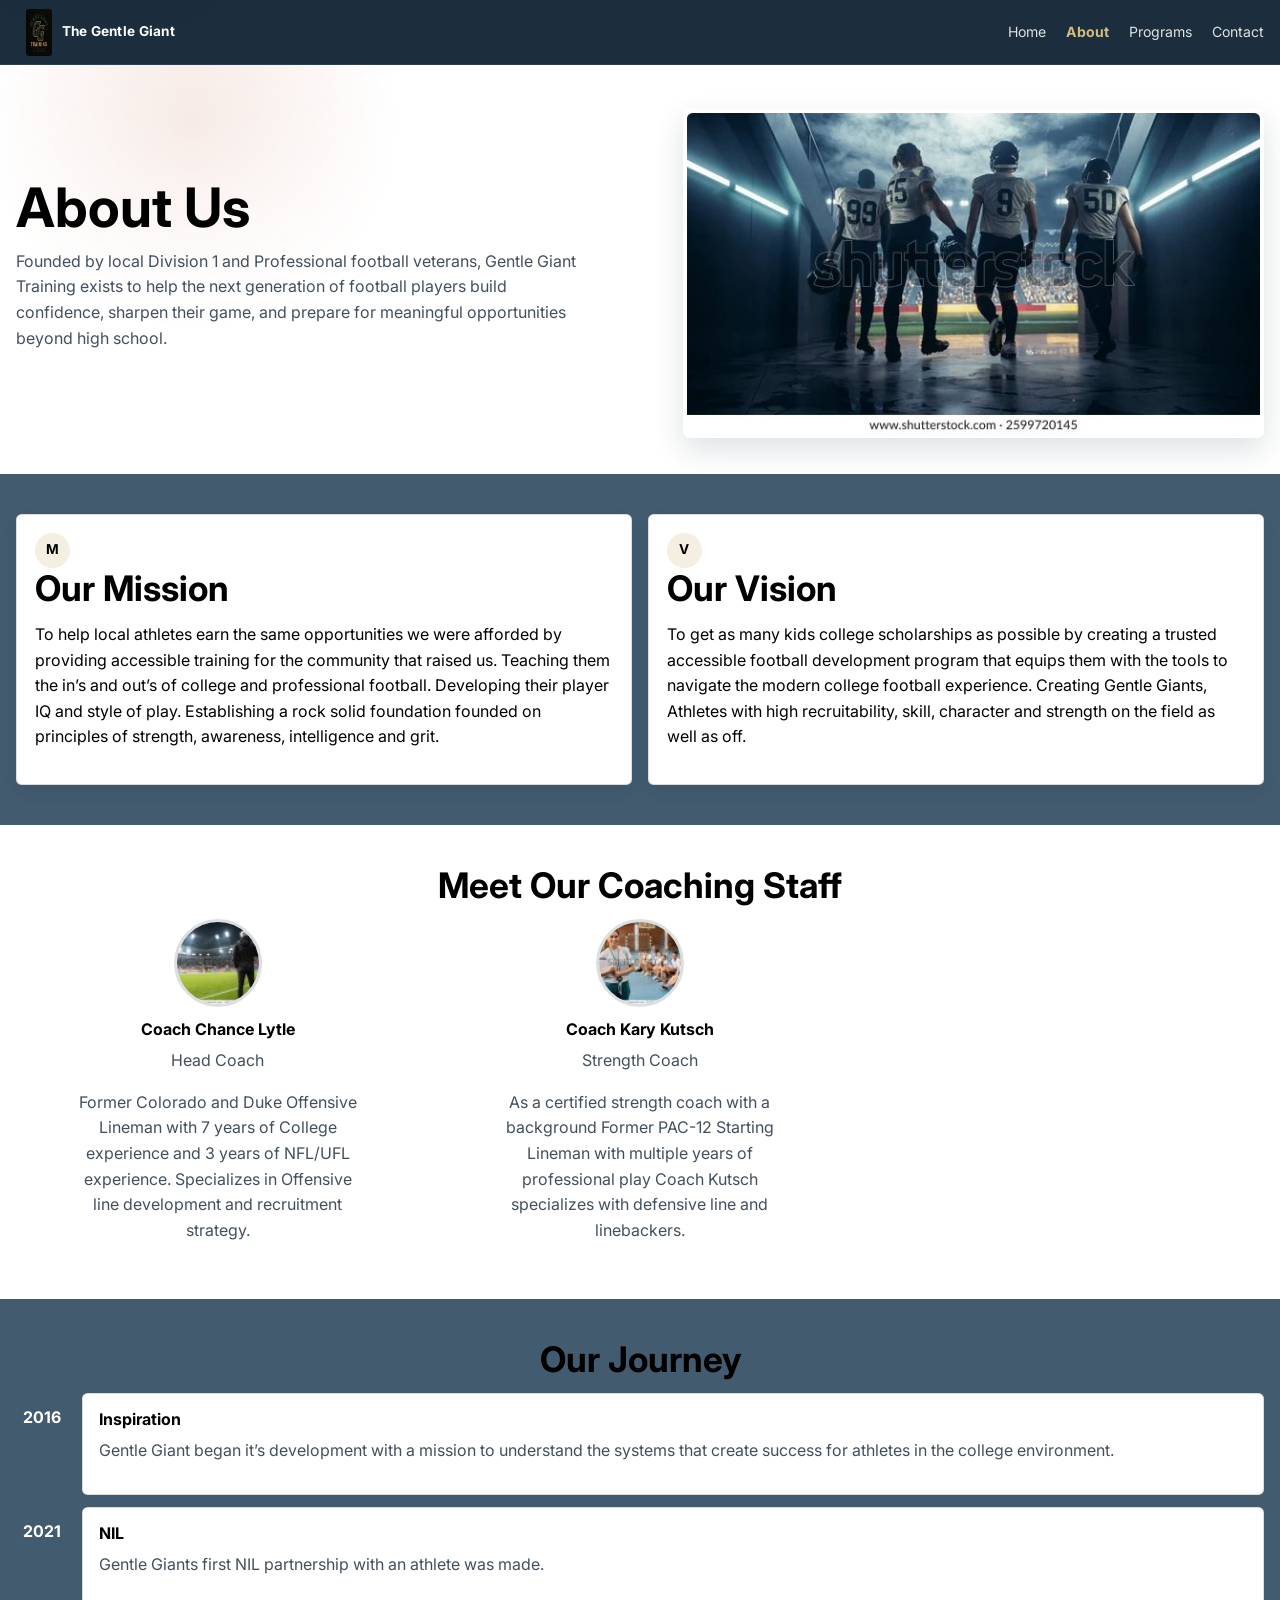
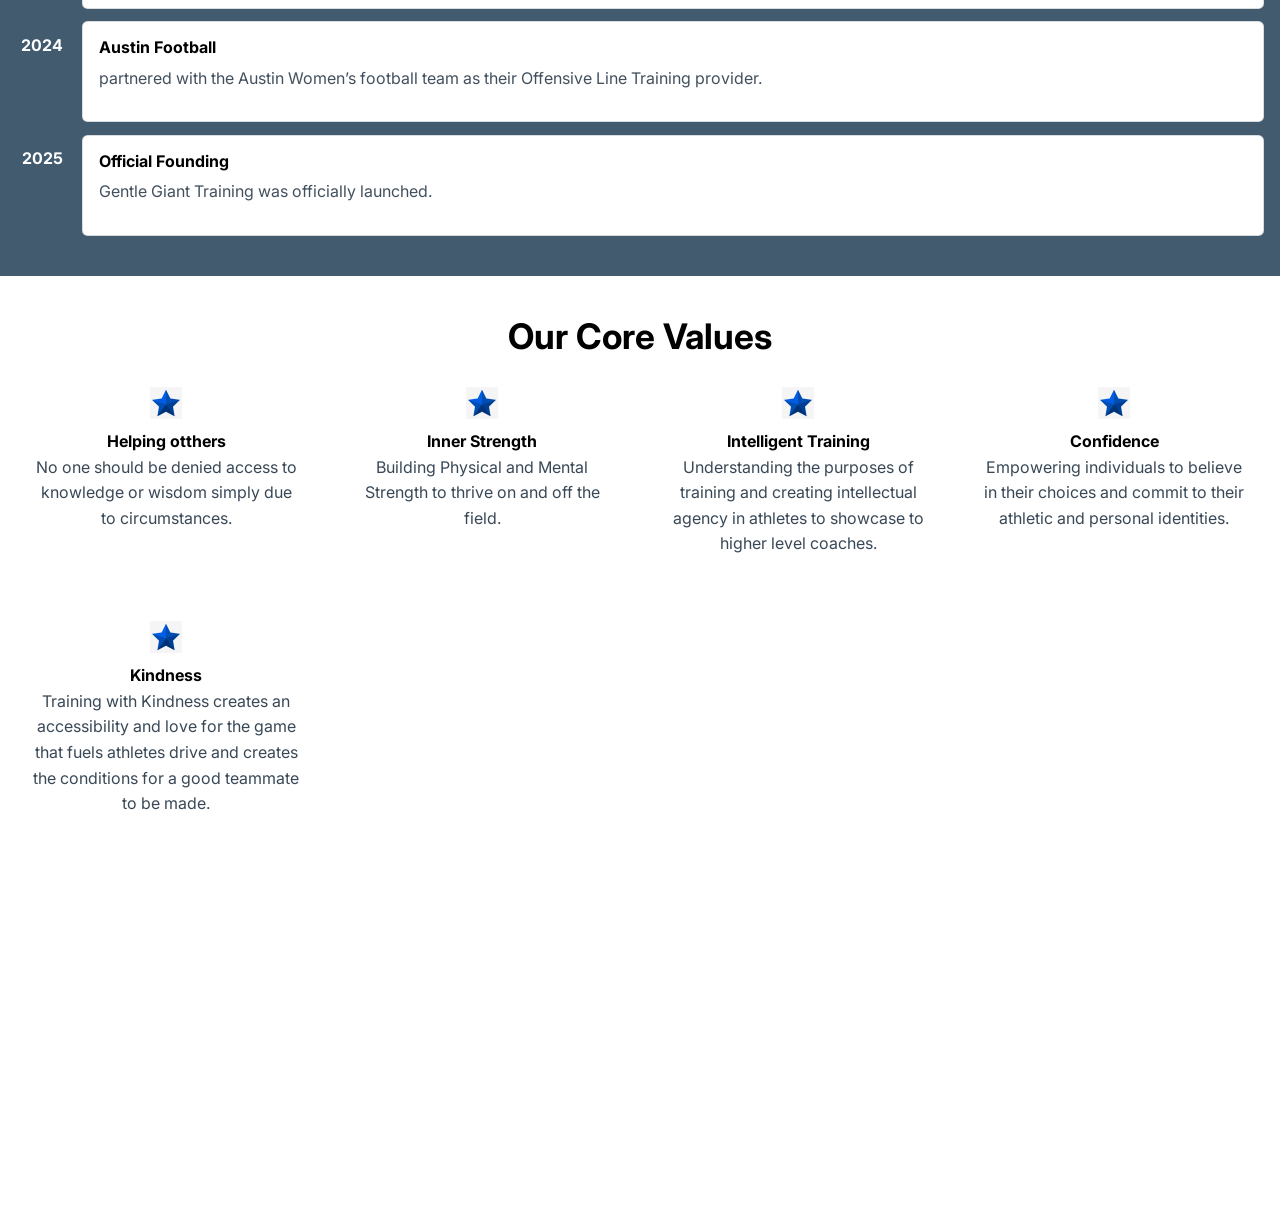
==== commit b64539f6: "undos attempt 2" ====
--- a/about.html
+++ b/about.html
@@ -7,8 +7,7 @@
   <meta name="description" content="Learn about Gentle Giant Training, our coaching mission, staff, athlete development philosophy, and core values.">
   <link rel="preconnect" href="https://fonts.googleapis.com">
   <link rel="preconnect" href="https://fonts.gstatic.com" crossorigin>
-  <link href="https://fonts.googleapis.com/css2?family=Bebas+Neue&family=Manrope:wght@400;500;600;700;800&display=swap" rel="stylesheet">
-  <meta name="theme-color" content="#102238">
+  <link href="https://fonts.googleapis.com/css2?family=Inter:wght@400;500;600;700;800&display=swap" rel="stylesheet">
   <link rel="stylesheet" href="css/main.css">
 </head>
 <body>
@@ -23,7 +22,7 @@
           <source srcset="images/gentlegiantlogo-48.jpg 48w, images/gentlegiantlogo-96.jpg 96w" sizes="32px">
           <img src="images/gentlegiantlogo-48.jpg" width="48" height="47" alt="Gentle Giant Training logo">
         </picture>
-        <span>Gentle Giant Training</span>
+        <span>The Gentle Giant</span>
       </a>
       <button class="menu-toggle" type="button" aria-expanded="false" aria-controls="site-nav" aria-label="Open site navigation">
         <span class="menu-toggle-line" aria-hidden="true"></span>
@@ -45,7 +44,7 @@
       <div class="container hero-grid">
         <div class="reveal">
           <h1>About Us</h1>
-          <p class="lead">Founded by Division I and professional football veterans, Gentle Giant Training exists to help the next generation of athletes build confidence, sharpen technique, and prepare for meaningful opportunities beyond high school.</p>
+          <p class="lead">Founded by local Division 1 and Professional football veterans, Gentle Giant Training exists to help the next generation of football players build confidence, sharpen their game, and prepare for meaningful opportunities beyond high school.</p>
         </div>
         <div class="hero-media reveal">
           <picture>
@@ -64,12 +63,12 @@
         <article class="card reveal">
           <span class="icon-badge" aria-hidden="true">M</span>
           <h2>Our Mission</h2>
-          <p>To help local athletes earn the same opportunities we were given by offering accessible training to the community that raised us. We teach the ins and outs of college and professional football while building player IQ, technical skill, and a rock-solid foundation of strength, awareness, intelligence, and grit.</p>
+          <p>To help local athletes earn the same opportunities we were afforded by providing accessible training for the community that raised us. Teaching them the in’s and out’s of college and professional football. Developing their player IQ and style of play. Establishing a rock solid foundation founded on principles of strength, awareness, intelligence and grit.</p>
         </article>
         <article class="card reveal">
           <span class="icon-badge" aria-hidden="true">V</span>
           <h2>Our Vision</h2>
-          <p>To help as many athletes as possible earn college opportunities through a trusted development program that prepares them for modern recruiting. We are building Gentle Giants: athletes with skill, character, confidence, and strength on and off the field.</p>
+          <p>To get as many kids college scholarships as possible by creating a trusted accessible football development program that equips them with the tools to navigate the modern college football experience. Creating Gentle Giants, Athletes with high recruitability, skill, character and strength on the field as well as off.</p>
         </article>
       </div>
     </section>
@@ -84,20 +83,20 @@
           <article class="coach-card reveal">
             <picture>
               <source srcset="images/coach-1-96.jpg 96w, images/coach-1-160.jpg 160w" sizes="88px">
-              <img src="images/coach-1-160.jpg" width="160" height="112" alt="Coach Chance Lytle smiling in team gear" loading="lazy">
+              <img src="images/coach-1-160.jpg" width="160" height="112" alt="Head coach Michael Davis smiling in team gear" loading="lazy">
             </picture>
             <h3>Coach Chance Lytle</h3>
             <p>Head Coach</p>
-            <p>Former Colorado and Duke offensive lineman with seven years of college experience and three years in the NFL and UFL. Specializes in offensive line development and recruitment strategy.</p>
+            <p>Former Colorado and Duke Offensive Lineman with 7 years of College experience and 3 years of NFL/UFL experience. Specializes in Offensive line development and recruitment strategy.</p>
           </article>
           <article class="coach-card reveal">
             <picture>
               <source srcset="images/coach-2-96.jpg 96w, images/coach-2-160.jpg 160w" sizes="88px">
-              <img src="images/coach-2-160.jpg" width="160" height="112" alt="Coach Kary Kutsch standing on the training field" loading="lazy">
+              <img src="images/coach-2-160.jpg" width="160" height="112" alt="Coach Sarah Martinez standing on the training field" loading="lazy">
             </picture>
             <h3>Coach Kary Kutsch</h3>
             <p>Strength Coach</p>
-            <p>A certified strength coach and former Pac-12 starting lineman with multiple years of professional experience. Coach Kutsch specializes in defensive line and linebacker development.</p>
+            <p>As a certified strength coach with a background Former PAC-12 Starting Lineman with multiple years of professional play Coach Kutsch specializes with defensive line and linebackers.</p>
           </article>
         </div>
       </div>
@@ -114,21 +113,21 @@
             <div class="timeline-year">2016</div>
             <div class="timeline-body">
               <h3>Inspiration</h3>
-              <p>Gentle Giant began its development with a mission to understand the systems that create success for athletes in the college environment.</p>
+              <p>Gentle Giant began it’s development with a mission to understand the systems that create success for athletes in the college environment.</p>
             </div>
           </article>
           <article class="timeline-item reveal">
             <div class="timeline-year">2021</div>
             <div class="timeline-body">
               <h3>NIL</h3>
-              <p>Gentle Giant's first NIL partnership with an athlete was established.</p>
+              <p>Gentle Giants first NIL partnership with an athlete was made.</p>
             </div>
           </article>
           <article class="timeline-item reveal">
             <div class="timeline-year">2024</div>
             <div class="timeline-body">
               <h3>Austin Football</h3>
-              <p>Partnered with the Austin Women's football team as its offensive line training provider.</p>
+              <p>partnered with the Austin Women’s football team as their Offensive Line Training provider.</p>
             </div>
           </article>
           <article class="timeline-item reveal">
@@ -154,7 +153,7 @@
               <source srcset="images/blue-star-32.png 32w, images/blue-star-64.png 64w" sizes="32px">
               <img class="value-icon" src="images/blue-star-32.png" width="32" height="32" alt="" aria-hidden="true" loading="lazy">
             </picture>
-            <strong>Helping Others</strong>
+            <strong>Helping otthers</strong>
             <p>No one should be denied access to knowledge or wisdom simply due to circumstances.</p>
           </div>
           <div class="value-item reveal">
@@ -163,7 +162,7 @@
               <img class="value-icon" src="images/blue-star-32.png" width="32" height="32" alt="" aria-hidden="true" loading="lazy">
             </picture>
             <strong>Inner Strength</strong>
-            <p>Building physical and mental strength to thrive on and off the field.</p>
+            <p>Building Physical and Mental Strength to thrive on and off the field.</p>
           </div>
           <div class="value-item reveal">
             <picture>
@@ -171,7 +170,7 @@
               <img class="value-icon" src="images/blue-star-32.png" width="32" height="32" alt="" aria-hidden="true" loading="lazy">
             </picture>
             <strong>Intelligent Training</strong>
-            <p>Helping athletes understand the purpose behind their training so they can perform with intelligence and communicate confidently with higher-level coaches.</p>
+            <p>Understanding the purposes of training and creating intellectual agency in athletes to showcase to higher level coaches. </p>
           </div>
           <div class="value-item reveal">
             <picture>
@@ -187,7 +186,7 @@
               <img class="value-icon" src="images/blue-star-32.png" width="32" height="32" alt="" aria-hidden="true" loading="lazy">
             </picture>
             <strong>Kindness</strong>
-            <p>Training with kindness makes the game more accessible, fuels each athlete's drive, and helps shape stronger teammates.</p>
+            <p>Training with Kindness creates an accessibility and love for the game that fuels athletes drive and creates the conditions for a good teammate to be made.</p>
           </div>
         </div>
       </div>
@@ -215,16 +214,16 @@
         <p><a href="tel:2105573896">(210)557-3896</a><br><a href="mailto:Chancelytle@gentlegianttraining.com">Chancelytle@gentlegianttraining.com</a><br>Austin, Texas</p>
       </section>
       <section>
-        <h3>Connect</h3>
-        <ul class="social-list" aria-label="Contact actions">
-          <li><a href="mailto:Chancelytle@gentlegianttraining.com" aria-label="Email Gentle Giant Training">Email</a></li>
-          <li><a href="tel:2105573896" aria-label="Call Gentle Giant Training">Call</a></li>
-          <li><a href="contact.html" aria-label="Open the contact page">Visit</a></li>
+        <h3>Follow Us</h3>
+        <ul class="social-list" aria-label="Social media links">
+          <li><a href="#" aria-label="Instagram">IG</a></li>
+          <li><a href="#" aria-label="Facebook">FB</a></li>
+          <li><a href="#" aria-label="YouTube">YT</a></li>
         </ul>
       </section>
     </div>
     <div class="container copyright">
-      <small>&copy; 2026 Gentle Giant Training. All rights reserved.</small>
+      <small>&copy; 2025 Gentle Giant Training. All rights reserved.</small>
     </div>
   </footer>
 
--- a/css/main.css
+++ b/css/main.css
@@ -1,4 +1,5 @@
 :root {
+<<<<<<< HEAD
 <<<<<<< HEAD
 <<<<<<< HEAD
 <<<<<<< ours
@@ -32,11 +33,26 @@
   --radius-md: 1.4rem;
   --radius-lg: 2rem;
   --container: min(74rem, calc(100% - 2rem));
+=======
+  /* I put the main site colours here so they are easier to reuse. */
+  --primary: #182A3A;
+  --secondary: #425B6F;
+  --accent: #D6BB80;
+  --accent-dark: #A08348;
+  --white: #FFFFFF;
+  --muted: #7A7E74;
+  --surface: #F8F8F6;
+  --border: rgba(24, 42, 58, 0.16);
+  --shadow: 0 12px 30px rgba(24, 42, 58, 0.14);
+  --radius: 0.35rem;
+  --container: min(92rem, calc(100% - 2rem));
+>>>>>>> parent of 02c06d4 (fixes visuals and errors)
 }
 
 *,
 *::before,
 *::after {
+  /* This makes padding and borders easier to work with. */
   box-sizing: border-box;
 }
 
@@ -45,21 +61,22 @@
 }
 
 body {
+  /* This sets up the main font and base page colours. */
   margin: 0;
-  font-family: "Manrope", sans-serif;
-  background:
-    radial-gradient(circle at top, rgba(213, 179, 106, 0.22), transparent 32%),
-    linear-gradient(180deg, #fcfaf4 0%, #f3ede2 100%);
-  color: var(--ink);
+  font-family: "Inter", sans-serif;
+  background: var(--primary);
+  color: var(--primary);
   line-height: 1.6;
 }
 
 img {
+  /* This keeps images from overflowing their containers. */
   display: block;
   max-width: 100%;
 }
 
 picture {
+  /* This lets picture tags act like the image inside them in most places. */
   display: contents;
 }
 
@@ -75,10 +92,11 @@
 }
 
 a:hover {
-  color: var(--gold-600);
+  color: var(--accent-dark);
 }
 
 :focus-visible {
+<<<<<<< HEAD
 <<<<<<< HEAD
 <<<<<<< HEAD
 <<<<<<< ours
@@ -91,10 +109,15 @@
 =======
   outline: 3px solid var(--rust-500);
 >>>>>>> parent of 4a68dcb (fixes the colours)
+=======
+  /* This makes keyboard focus easier to see. */
+  outline: 3px solid var(--accent-dark);
+>>>>>>> parent of 02c06d4 (fixes visuals and errors)
   outline-offset: 3px;
 }
 
 .visually-hidden {
+  /* This hides text visually but still lets screen readers read it. */
   position: absolute;
   width: 1px;
   height: 1px;
@@ -107,16 +130,17 @@
 }
 
 .skip-link {
+  /* The skip link is hidden until it gets keyboard focus. */
   position: absolute;
   left: 1rem;
   top: -4rem;
   z-index: 1000;
-  padding: 0.8rem 1rem;
+  padding: 0.75rem 1rem;
   background: var(--white);
-  color: var(--navy-900);
-  border-radius: 999px;
+  color: var(--primary);
+  border-radius: var(--radius);
   text-decoration: none;
-  box-shadow: var(--shadow-soft);
+  box-shadow: var(--shadow);
 }
 
 .skip-link:focus {
@@ -124,16 +148,17 @@
 }
 
 .site-header {
+  /* This keeps the menu at the top while scrolling. */
   position: sticky;
   top: 0;
   z-index: 20;
-  background: rgba(8, 17, 28, 0.82);
-  backdrop-filter: blur(16px);
+  background: rgba(24, 42, 58, 0.98);
   border-bottom: 1px solid rgba(255, 255, 255, 0.08);
 }
 
 .header-inner,
 .container {
+  /* This gives the content a max width and keeps it centered. */
   width: var(--container);
   margin: 0 auto;
 }
@@ -143,37 +168,36 @@
   align-items: center;
   justify-content: space-between;
   gap: 1rem;
-  min-height: 5rem;
+  min-height: 4rem;
 }
 
 .brand {
   display: inline-flex;
   align-items: center;
-  gap: 0.8rem;
+  gap: 0.6rem;
   text-decoration: none;
-  font-size: 0.95rem;
-  font-weight: 800;
-  letter-spacing: 0.08em;
-  text-transform: uppercase;
+  font-size: 0.85rem;
+  font-weight: 700;
+  letter-spacing: 0.02em;
   color: var(--white);
 }
 
 .brand img {
-  width: 2.1rem;
-  border-radius: 0.45rem;
-  box-shadow: 0 8px 18px rgba(0, 0, 0, 0.22);
+  width: 1.65rem;
+  border-radius: 0.2rem;
 }
 
 .menu-toggle {
+  /* This is the mobile menu button. */
   display: inline-flex;
   align-items: center;
   justify-content: center;
-  width: 3rem;
-  height: 3rem;
+  width: 2.75rem;
+  height: 2.75rem;
   padding: 0;
-  border: 1px solid rgba(255, 255, 255, 0.18);
-  border-radius: 999px;
-  background: rgba(255, 255, 255, 0.05);
+  border: 1px solid rgba(255, 255, 255, 0.22);
+  border-radius: var(--radius);
+  background: transparent;
   color: var(--white);
 }
 
@@ -183,7 +207,6 @@
   height: 2px;
   background: currentColor;
   position: relative;
-  transition: background-color 180ms ease;
 }
 
 .menu-toggle-line::before,
@@ -194,40 +217,25 @@
   width: 1.25rem;
   height: 2px;
   background: currentColor;
-  transition: transform 180ms ease, top 180ms ease;
 }
 
 .menu-toggle-line::before {
-  top: -0.4rem;
+  top: -0.35rem;
 }
 
 .menu-toggle-line::after {
-  top: 0.4rem;
-}
-
-.menu-toggle[aria-expanded="true"] .menu-toggle-line {
-  background: transparent;
-}
-
-.menu-toggle[aria-expanded="true"] .menu-toggle-line::before {
-  top: 0;
-  transform: rotate(45deg);
-}
-
-.menu-toggle[aria-expanded="true"] .menu-toggle-line::after {
-  top: 0;
-  transform: rotate(-45deg);
+  top: 0.35rem;
 }
 
 .site-nav {
+  /* On small screens the menu starts hidden and opens with JavaScript. */
   position: absolute;
   top: calc(100% + 1px);
   left: 0;
   right: 0;
+  background: var(--primary);
+  border-bottom: 1px solid rgba(255, 255, 255, 0.08);
   display: none;
-  padding: 0.6rem 1rem 1rem;
-  background: rgba(8, 17, 28, 0.96);
-  border-bottom: 1px solid rgba(255, 255, 255, 0.08);
 }
 
 .site-nav[data-open="true"] {
@@ -235,37 +243,28 @@
 }
 
 .site-nav ul {
-  display: grid;
-  gap: 0.4rem;
   list-style: none;
   margin: 0;
-  padding: 0;
+  padding: 0.5rem 1rem 1rem;
 }
 
 .site-nav a {
   display: block;
-  padding: 0.85rem 1rem;
-  border-radius: 999px;
-  color: rgba(255, 255, 255, 0.88);
+  padding: 0.75rem 0;
+  font-size: 0.92rem;
   text-decoration: none;
-  transition: background-color 180ms ease, color 180ms ease;
-}
-
-.site-nav a:hover,
-.site-nav a:focus-visible {
-  background: rgba(255, 255, 255, 0.08);
-  color: var(--white);
+  color: rgba(255, 255, 255, 0.86);
 }
 
 .site-nav a[aria-current="page"] {
-  color: var(--navy-950);
-  background: linear-gradient(135deg, var(--gold-400), var(--sand-200));
-  font-weight: 800;
+  font-weight: 700;
+  color: var(--accent);
 }
 
 .hero,
 .hero-banner,
 .band-accent {
+<<<<<<< HEAD
 <<<<<<< HEAD
 <<<<<<< HEAD
 <<<<<<< ours
@@ -324,6 +323,15 @@
     linear-gradient(180deg, rgba(16, 34, 56, 0.98), rgba(8, 17, 28, 0.98)),
     var(--navy-900);
 >>>>>>> parent of 4a68dcb (fixes the colours)
+=======
+  /* Gold sections use the accent colour from the palette. */
+  background: var(--accent);
+}
+
+.band-dark {
+  /* Dark sections use the blue-gray colour. */
+  background: var(--secondary);
+>>>>>>> parent of 02c06d4 (fixes visuals and errors)
   color: var(--white);
 }
 
@@ -342,6 +350,7 @@
 
 .footer {
 <<<<<<< HEAD
+<<<<<<< HEAD
   background: var(--primary);
 <<<<<<< HEAD
 <<<<<<< ours
@@ -353,23 +362,31 @@
 =======
 >>>>>>> parent of 662ee61 (undos the big mistake I made)
   color: rgba(255, 255, 255, 0.86);
+=======
+  background: var(--primary);
+  color: rgba(255, 255, 255, 0.85);
+}
+
+.hero {
+  /* This is the main top section spacing. */
+  padding: 2.75rem 0 2.25rem;
+>>>>>>> parent of 02c06d4 (fixes visuals and errors)
 }
 
 .hero-grid {
-  display: grid;
-  gap: 2rem;
+  /* This stacks on mobile and becomes two columns on desktop. */
+  display: grid;
+  gap: 1.5rem;
   align-items: center;
 }
 
 .eyebrow {
   display: inline-block;
-  margin-bottom: 0.8rem;
-  padding: 0.35rem 0.7rem;
-  border-radius: 999px;
-  background: rgba(16, 34, 56, 0.08);
-  font-size: 0.74rem;
-  font-weight: 800;
+  margin-bottom: 0.6rem;
+  font-size: 0.78rem;
+  font-weight: 700;
   text-transform: uppercase;
+<<<<<<< HEAD
   letter-spacing: 0.18em;
 <<<<<<< HEAD
   color: var(--secondary);
@@ -387,58 +404,53 @@
 >>>>>>> parent of 4a68dcb (fixes the colours)
 =======
 >>>>>>> parent of 662ee61 (undos the big mistake I made)
+=======
+  letter-spacing: 0.12em;
+  color: var(--accent-dark);
+>>>>>>> parent of 02c06d4 (fixes visuals and errors)
 }
 
 h1,
 h2,
 h3,
 h4,
-p,
-blockquote {
+p {
   margin-top: 0;
 }
 
-h1,
-h2,
-h3 {
-  font-family: "Bebas Neue", sans-serif;
-  letter-spacing: 0.02em;
-}
-
 h1 {
-  margin-bottom: 1rem;
-  font-size: clamp(3.3rem, 8vw, 6rem);
-  line-height: 0.95;
+  margin-bottom: 0.85rem;
+  font-size: clamp(2rem, 5vw, 3.4rem);
+  line-height: 1.02;
 }
 
 h2 {
-  margin-bottom: 0.9rem;
-  font-size: clamp(2.2rem, 5vw, 3.4rem);
-  line-height: 0.95;
+  margin-bottom: 0.85rem;
+  font-size: clamp(1.45rem, 3vw, 2.2rem);
+  line-height: 1.15;
 }
 
 h3 {
   margin-bottom: 0.55rem;
-  font-size: clamp(1.4rem, 2.8vw, 1.8rem);
-  line-height: 1;
+  font-size: 1rem;
+  line-height: 1.25;
 }
 
 .lead {
-  max-width: 38rem;
-  font-size: 1.05rem;
-  color: rgba(21, 38, 58, 0.84);
+  max-width: 36rem;
+  color: rgba(24, 42, 58, 0.82);
 }
 
 .band-dark .lead {
-  color: rgba(255, 255, 255, 0.82);
+  color: rgba(255, 255, 255, 0.86);
 }
 
 .section {
-  padding: 4.5rem 0;
+  padding: 2.5rem 0;
 }
 
 .section-tight {
-  padding: 2.4rem 0;
+  padding: 1.8rem 0;
 }
 
 .section-title,
@@ -448,25 +460,21 @@
 }
 
 .section-intro {
-  max-width: 45rem;
-  margin: 0 auto 2rem;
-  color: rgba(255, 255, 255, 0.76);
-}
-
-.centered-lead {
-  margin-inline: auto;
+  max-width: 44rem;
+  margin: 0 auto 1.4rem;
+  color: rgba(255, 255, 255, 0.82);
 }
 
 .band-accent .section-intro,
 .band-accent .section-title {
-  color: var(--navy-900);
+  color: var(--primary);
 }
 
 .band-accent p,
 .band-accent li,
 .band-accent label,
 .band-accent summary {
-  color: rgba(21, 38, 58, 0.84);
+  color: rgba(24, 42, 58, 0.86);
 }
 
 .button,
@@ -478,25 +486,26 @@
 }
 
 .button {
+  /* This is the main button style used across the site. */
   display: inline-flex;
   align-items: center;
   justify-content: center;
-  min-width: 9rem;
-  padding: 0.92rem 1.4rem;
+  min-width: 8rem;
+  padding: 0.8rem 1.25rem;
   border: 1px solid transparent;
-  border-radius: 999px;
-  background: linear-gradient(135deg, var(--rust-500), #d0714d);
+  border-radius: 0.3rem;
+  background: var(--secondary);
   color: var(--white);
   text-decoration: none;
-  font-weight: 800;
-  letter-spacing: 0.02em;
-  box-shadow: 0 14px 28px rgba(185, 86, 50, 0.24);
-  transition: transform 180ms ease, box-shadow 180ms ease, filter 180ms ease;
+  font-weight: 600;
+  transition: transform 180ms ease, background-color 180ms ease, border-color 180ms ease;
 }
 
 .button:hover,
 .button:focus-visible {
+  background: var(--primary);
   color: var(--white);
+<<<<<<< HEAD
   transform: translateY(-2px);
 <<<<<<< HEAD
   background: var(--primary);
@@ -525,41 +534,37 @@
   background: linear-gradient(135deg, var(--navy-800), var(--navy-900));
   box-shadow: 0 14px 28px rgba(16, 34, 56, 0.28);
 >>>>>>> parent of 4a68dcb (fixes the colours)
-}
-
-.card-grid,
-.stats,
-.coach-grid,
-.values-grid,
-.pricing-grid,
-.form-grid,
-.faq-list,
-.footer-grid {
-  display: grid;
-  gap: 1.2rem;
+=======
+  transform: translateY(-1px);
+}
+
+.button-secondary {
+  background: var(--accent);
+  color: var(--primary);
+  border-color: rgba(24, 42, 58, 0.18);
+>>>>>>> parent of 02c06d4 (fixes visuals and errors)
+}
+
+.button-secondary:hover,
+.button-secondary:focus-visible {
+  background: var(--accent-dark);
+  color: var(--white);
+}
+
+.card-grid {
+  /* This grid is reused for card layouts. */
+  display: grid;
+  gap: 1rem;
 }
 
 .card {
-  background: linear-gradient(180deg, rgba(255, 255, 255, 0.98), rgba(252, 249, 243, 0.96));
+  /* Cards stay white so they stand out on both gold and dark sections. */
+  background: var(--white);
   border: 1px solid var(--border);
-  border-radius: var(--radius-md);
-  padding: 1.4rem;
-  box-shadow: var(--shadow-card);
-  color: var(--ink);
-}
-
-.card:hover {
-  transform: translateY(-3px);
-}
-
-.feature-card,
-.program-card,
-.testimonial-card,
-.schedule-card,
-.pricing-card,
-.contact-card {
-  height: 100%;
-  transition: transform 180ms ease, box-shadow 180ms ease, border-color 180ms ease;
+  border-radius: var(--radius);
+  padding: 1.1rem;
+  box-shadow: 0 6px 16px rgba(24, 42, 58, 0.08);
+  color: var(--primary);
 }
 
 .band-dark .card,
@@ -573,85 +578,93 @@
 .band-dark .card label,
 .band-dark .card strong,
 .band-dark .card span {
-  color: var(--ink);
+  color: var(--primary);
+}
+
+.feature-card,
+.program-card,
+.testimonial-card,
+.schedule-card,
+.pricing-card,
+.contact-card {
+  height: 100%;
 }
 
 .icon-badge {
-  width: 2.5rem;
-  height: 2.5rem;
+  width: 2.2rem;
+  height: 2.2rem;
   display: inline-grid;
   place-items: center;
-  margin-bottom: 0.8rem;
   border-radius: 50%;
-  background: linear-gradient(135deg, rgba(213, 179, 106, 0.24), rgba(185, 86, 50, 0.18));
-  color: var(--navy-900);
-  font-size: 0.95rem;
-  font-weight: 800;
+  background: rgba(214, 187, 128, 0.24);
+  color: var(--accent-dark);
+  font-size: 0.85rem;
+  font-weight: 700;
 }
 
 .stats {
+  display: grid;
   gap: 1rem;
-}
-
-.stat {
-  padding: 1.5rem 1.2rem;
-  border: 1px solid rgba(16, 34, 56, 0.12);
-  border-radius: var(--radius-md);
-  background: rgba(255, 255, 255, 0.56);
-  box-shadow: var(--shadow-card);
   text-align: center;
 }
 
 .stat strong {
   display: block;
-  margin-bottom: 0.25rem;
-  font-family: "Bebas Neue", sans-serif;
-  font-size: clamp(2.5rem, 6vw, 3.7rem);
-  line-height: 1;
-  color: var(--navy-900);
+  font-size: clamp(1.5rem, 3vw, 2rem);
 }
 
 .stat span {
-  color: rgba(21, 38, 58, 0.72);
-  font-size: 0.96rem;
+  color: rgba(24, 42, 58, 0.72);
+  font-size: 0.92rem;
+}
+
+.band-dark .stat span {
+  color: rgba(255, 255, 255, 0.78);
 }
 
 .hero-media img,
 .image-panel img {
+  /* This makes the images crop nicely inside their boxes. */
   width: 100%;
   height: 100%;
   object-fit: cover;
-  border-radius: inherit;
+  border-radius: var(--radius);
 }
 
 .hero-media {
-  min-height: 19rem;
-  padding: 0.55rem;
-  border-radius: var(--radius-lg);
-  background: linear-gradient(135deg, rgba(255, 255, 255, 0.58), rgba(255, 255, 255, 0.22));
-  box-shadow: var(--shadow-soft);
+  min-height: 16rem;
+  border: 4px solid rgba(255, 255, 255, 0.45);
+  border-radius: calc(var(--radius) + 0.1rem);
+  overflow: hidden;
+  box-shadow: var(--shadow);
 }
 
 .program-visual {
+  /* This controls the wide field image on the Programs page. */
   max-width: 70rem;
-  min-height: clamp(14rem, 32vw, 25rem);
+  min-height: clamp(13rem, 32vw, 25rem);
   margin: 0 auto 2rem;
-  box-shadow: var(--shadow-soft);
-}
-
-.programs-grid,
+  box-shadow: var(--shadow);
+}
+
+.programs-grid {
+  max-width: 70rem;
+  margin: 0 auto;
+}
+
 .schedule-grid {
   max-width: 70rem;
   margin: 0 auto;
 }
 
-.program-card .checklist,
-.pricing-card .checklist,
-.contact-card .hours-list {
-  margin-top: 1rem;
+.schedule-card {
+  min-height: 100%;
 }
 
 .coach-grid {
+  /* This grid holds the coach cards. */
+  display: grid;
+  gap: 1.2rem;
   text-align: center;
 }
 
@@ -664,33 +677,31 @@
 }
 
 .coach-card img {
-  width: 7rem;
-  height: 7rem;
-  margin: 0 auto 1rem;
+  width: 5.5rem;
+  height: 5.5rem;
+  margin: 0 auto 0.8rem;
   border-radius: 50%;
   object-fit: cover;
-  border: 4px solid rgba(255, 255, 255, 0.32);
-  box-shadow: 0 16px 26px rgba(8, 17, 28, 0.2);
+  border: 3px solid rgba(24, 42, 58, 0.15);
 }
 
 .coach-card p {
-  max-width: 20rem;
+  max-width: 18rem;
   margin-left: auto;
   margin-right: auto;
-  color: rgba(21, 38, 58, 0.82);
+  color: rgba(24, 42, 58, 0.82);
 }
 
 .timeline {
-  display: grid;
-  gap: 1rem;
-  max-width: 60rem;
-  margin: 0 auto;
+  /* This is the stacked timeline on the About page. */
+  display: grid;
+  gap: 0.8rem;
 }
 
 .timeline-item {
   display: grid;
-  grid-template-columns: 4.2rem 1fr;
-  gap: 1rem;
+  grid-template-columns: 3.25rem 1fr;
+  gap: 0.85rem;
   align-items: start;
 }
 
@@ -698,60 +709,63 @@
   display: inline-flex;
   align-items: center;
   justify-content: center;
-  min-height: 4rem;
-  border-radius: 1.1rem;
-  background: linear-gradient(135deg, var(--gold-500), var(--rust-500));
+  min-height: 3rem;
+  background: var(--primary);
   color: var(--white);
-  font-family: "Bebas Neue", sans-serif;
-  font-size: 1.45rem;
-  letter-spacing: 0.05em;
+  border-radius: var(--radius);
+  font-weight: 700;
 }
 
 .timeline-body {
-  background: rgba(255, 255, 255, 0.96);
-  color: var(--ink);
-  border: 1px solid rgba(255, 255, 255, 0.08);
-  border-radius: var(--radius-md);
-  padding: 1rem 1.1rem;
-  box-shadow: var(--shadow-card);
+  background: var(--white);
+  color: var(--primary);
+  border: 1px solid var(--border);
+  border-radius: var(--radius);
+  padding: 0.9rem 1rem;
 }
 
 .values-grid {
+  /* This grid holds the values and the blue star icons. */
+  display: grid;
+  gap: 1rem;
   text-align: center;
 }
 
 .value-item {
   position: relative;
-  padding: 1.2rem 1rem;
-  border-radius: var(--radius-md);
-  background: rgba(255, 255, 255, 0.48);
-  border: 1px solid rgba(16, 34, 56, 0.08);
-  box-shadow: var(--shadow-card);
+  padding: 1rem;
 }
 
 .value-icon {
   display: block;
-  width: 2.1rem;
-  height: 2.1rem;
-  margin: 0 auto 0.8rem;
+  width: 2rem;
+  height: 2rem;
+  margin: 0 auto 0.65rem;
   object-fit: contain;
 }
 
 .image-panel {
+  min-height: 13rem;
   overflow: hidden;
-  border-radius: var(--radius-lg);
+  border-radius: var(--radius);
   border: 1px solid rgba(255, 255, 255, 0.24);
 }
 
 .checklist,
 .footer-links {
   margin: 0;
-  padding-left: 1.15rem;
+  padding-left: 1.1rem;
 }
 
 .checklist li + li,
 .footer-links li + li {
-  margin-top: 0.45rem;
+  margin-top: 0.4rem;
+}
+
+.pricing-grid {
+  /* This grid holds the pricing cards. */
+  display: grid;
+  gap: 1rem;
 }
 
 .pricing-card {
@@ -761,6 +775,7 @@
 }
 
 .pricing-card.featured {
+<<<<<<< HEAD
   background: linear-gradient(180deg, rgba(255, 248, 232, 0.98), rgba(250, 238, 210, 0.98));
 <<<<<<< HEAD
   border-color: rgba(160, 131, 72, 0.45);
@@ -776,24 +791,31 @@
 >>>>>>> parent of 4a68dcb (fixes the colours)
 =======
 >>>>>>> parent of 662ee61 (undos the big mistake I made)
+=======
+  border-color: rgba(160, 131, 72, 0.6);
+  box-shadow: 0 10px 22px rgba(160, 131, 72, 0.18);
+>>>>>>> parent of 02c06d4 (fixes visuals and errors)
 }
 
 .price {
   display: flex;
   align-items: baseline;
-  flex-wrap: wrap;
-  gap: 0.4rem;
+  gap: 0.3rem;
   margin-bottom: 1rem;
 }
 
 .price strong {
-  font-family: "Bebas Neue", sans-serif;
-  font-size: 3rem;
-  line-height: 1;
+  font-size: 2rem;
 }
 
 .price span {
-  color: rgba(21, 38, 58, 0.66);
+  color: rgba(24, 42, 58, 0.64);
+}
+
+.form-grid {
+  /* This keeps the form fields spaced out evenly. */
+  display: grid;
+  gap: 0.9rem;
 }
 
 .field-row {
@@ -805,25 +827,17 @@
   display: block;
   margin-bottom: 0.35rem;
   font-size: 0.92rem;
-  font-weight: 700;
+  font-weight: 600;
 }
 
 input,
 textarea {
   width: 100%;
-  padding: 0.88rem 0.95rem;
-  border: 1px solid rgba(16, 34, 56, 0.18);
-  border-radius: 1rem;
+  padding: 0.8rem 0.9rem;
+  border: 1px solid rgba(24, 42, 58, 0.24);
+  border-radius: 0.3rem;
   background: var(--white);
-  color: var(--ink);
-  transition: border-color 180ms ease, box-shadow 180ms ease;
-}
-
-input:focus,
-textarea:focus {
-  border-color: rgba(185, 86, 50, 0.62);
-  box-shadow: 0 0 0 4px rgba(185, 86, 50, 0.14);
-  outline: none;
+  color: var(--primary);
 }
 
 textarea {
@@ -839,27 +853,7 @@
 
 .checkbox-row input {
   width: auto;
-  margin-top: 0.25rem;
-}
-
-.form-note {
-  margin: 0;
-  font-size: 0.92rem;
-  color: var(--muted);
-}
-
-.form-status {
-  min-height: 1.5rem;
-  margin: 0;
-  font-weight: 700;
-}
-
-.form-status[data-state="success"] {
-  color: #217a43;
-}
-
-.form-status[data-state="error"] {
-  color: #9b2c2c;
+  margin-top: 0.2rem;
 }
 
 .checkbox-row label,
@@ -870,46 +864,37 @@
 .pricing-card li,
 .testimonial-card span,
 .timeline-body p {
-  color: rgba(21, 38, 58, 0.82);
-}
-
-.consent-label {
-  margin-bottom: 0;
-  font-weight: 500;
-}
-
-.contact-layout {
-  gap: 1rem;
-}
-
-.contact-card + .contact-card {
-  margin-top: 1rem;
+  color: rgba(24, 42, 58, 0.82);
 }
 
 .map-frame {
   width: 100%;
-  min-height: 18rem;
+  min-height: 14rem;
   border: 0;
-  border-radius: var(--radius-lg);
+  border-radius: var(--radius);
   background: var(--surface);
-  box-shadow: var(--shadow-soft);
+}
+
+.faq-list {
+  /* The FAQ items stack with a small gap. */
+  display: grid;
+  gap: 0.6rem;
 }
 
 .faq-item {
-  background: rgba(255, 255, 255, 0.96);
-  border: 1px solid rgba(16, 34, 56, 0.1);
-  border-radius: var(--radius-md);
+  background: var(--white);
+  border: 1px solid rgba(24, 42, 58, 0.14);
+  border-radius: var(--radius);
   overflow: hidden;
-  box-shadow: var(--shadow-card);
 }
 
 .faq-item summary {
   list-style: none;
   cursor: pointer;
-  padding: 1rem 1.1rem;
-  font-weight: 800;
-  background: rgba(255, 255, 255, 0.96);
-  color: var(--ink);
+  padding: 0.9rem 1rem;
+  font-weight: 600;
+  background: var(--white);
+  color: var(--primary);
 }
 
 .faq-item summary::-webkit-details-marker {
@@ -917,18 +902,14 @@
 }
 
 .faq-item p {
-  padding: 0 1.1rem 1rem;
+  padding: 0 1rem 1rem;
   margin-bottom: 0;
-  color: rgba(21, 38, 58, 0.82);
+  color: rgba(24, 42, 58, 0.82);
 }
 
 .testimonial-card {
   display: grid;
-  gap: 1rem;
-}
-
-.testimonial-card blockquote p {
-  font-size: 1.06rem;
+  gap: 0.9rem;
 }
 
 .testimonial-meta {
@@ -938,35 +919,41 @@
 }
 
 .testimonial-meta img {
-  width: 3.3rem;
-  height: 3.3rem;
+  width: 3rem;
+  height: 3rem;
   border-radius: 50%;
   object-fit: cover;
 }
 
 .hours-list {
   display: grid;
-  gap: 0.55rem;
+  gap: 0.45rem;
 }
 
 .hours-item {
   display: flex;
   justify-content: space-between;
   gap: 1rem;
-  border-bottom: 1px solid rgba(16, 34, 56, 0.08);
-  padding-bottom: 0.55rem;
+  border-bottom: 1px solid rgba(24, 42, 58, 0.08);
+  padding-bottom: 0.45rem;
 }
 
 .hours-item:last-child {
   border-bottom: 0;
   padding-bottom: 0;
+}
+
+.footer-grid {
+  /* This lays out the footer columns. */
+  display: grid;
+  gap: 1.5rem;
 }
 
 .footer small,
 .footer p,
 .footer li {
   color: rgba(255, 255, 255, 0.72);
-  font-size: 0.95rem;
+  font-size: 0.92rem;
 }
 
 .footer a {
@@ -975,41 +962,33 @@
 
 .social-list {
   display: flex;
-  flex-wrap: wrap;
-  gap: 0.7rem;
+  gap: 0.6rem;
   padding: 0;
   margin: 0;
   list-style: none;
 }
 
 .social-list a {
-  min-width: 3.2rem;
-  padding: 0.7rem 0.9rem;
-  display: inline-flex;
-  justify-content: center;
-  border-radius: 999px;
+  width: 1.9rem;
+  height: 1.9rem;
+  display: inline-grid;
+  place-items: center;
+  border-radius: 50%;
   background: rgba(255, 255, 255, 0.08);
-  color: var(--white);
-  font-weight: 800;
-}
-
-.social-list a:hover,
-.social-list a:focus-visible {
-  background: rgba(255, 255, 255, 0.16);
-  color: var(--white);
 }
 
 .copyright {
-  margin-top: 1.6rem;
+  margin-top: 1.4rem;
   padding-top: 1rem;
   border-top: 1px solid rgba(255, 255, 255, 0.1);
   text-align: center;
 }
 
 .reveal {
+  /* This is the starting state before the scroll animation shows the item. */
   opacity: 0;
   transform: translateY(20px);
-  transition: opacity 420ms ease, transform 420ms ease;
+  transition: opacity 400ms ease, transform 400ms ease;
 }
 
 .reveal.is-visible {
@@ -1018,6 +997,7 @@
 }
 
 @media (prefers-reduced-motion: reduce) {
+  /* This turns off animations for people who prefer less motion. */
   html {
     scroll-behavior: auto;
   }
@@ -1036,6 +1016,7 @@
 }
 
 @media (min-width: 480px) {
+  /* Tablet-sized screens start getting two-column sections. */
   .card-grid.two-up,
   .stats,
   .values-grid,
@@ -1051,6 +1032,7 @@
 }
 
 @media (min-width: 769px) {
+  /* Desktop screens get the full navigation and wider grids. */
   .menu-toggle {
     display: none;
   }
@@ -1058,7 +1040,6 @@
   .site-nav {
     position: static;
     display: block;
-    padding: 0;
     background: transparent;
     border-bottom: 0;
   }
@@ -1066,11 +1047,13 @@
   .site-nav ul {
     display: flex;
     align-items: center;
-    gap: 0.6rem;
+    gap: 1.25rem;
+    padding: 0;
   }
 
   .site-nav a {
-    padding: 0.75rem 1rem;
+    padding: 0;
+    font-size: 0.88rem;
   }
 
   .hero-grid,
@@ -1081,7 +1064,7 @@
   }
 
   .hero-grid {
-    grid-template-columns: minmax(0, 1.02fr) minmax(20rem, 0.98fr);
+    grid-template-columns: minmax(0, 1.05fr) minmax(18rem, 0.95fr);
   }
 
   .card-grid.four-up,
@@ -1091,14 +1074,13 @@
   }
 
   .coach-grid {
-    grid-template-columns: repeat(2, minmax(0, 1fr));
-    max-width: 50rem;
-    margin: 0 auto;
+    grid-template-columns: repeat(3, minmax(0, 1fr));
   }
 
   .contact-layout {
     display: grid;
-    grid-template-columns: minmax(0, 1.45fr) minmax(17rem, 0.72fr);
+    grid-template-columns: minmax(0, 1.45fr) minmax(15rem, 0.72fr);
+    gap: 1rem;
     align-items: start;
   }
 
@@ -1108,13 +1090,14 @@
 }
 
 @media (max-width: 479px) {
+  /* These rules make tiny screens a bit more comfortable. */
   .header-inner,
   .container {
     width: min(100% - 1rem, 40rem);
   }
 
   .hero {
-    padding-top: 3rem;
+    padding-top: 2rem;
   }
 
   .timeline-item {
@@ -1122,13 +1105,8 @@
   }
 
   .timeline-year {
-    min-height: 3rem;
+    min-height: 2.5rem;
     justify-content: flex-start;
     padding: 0 1rem;
   }
-
-  .hours-item {
-    flex-direction: column;
-    gap: 0.15rem;
-  }
-}
+}
